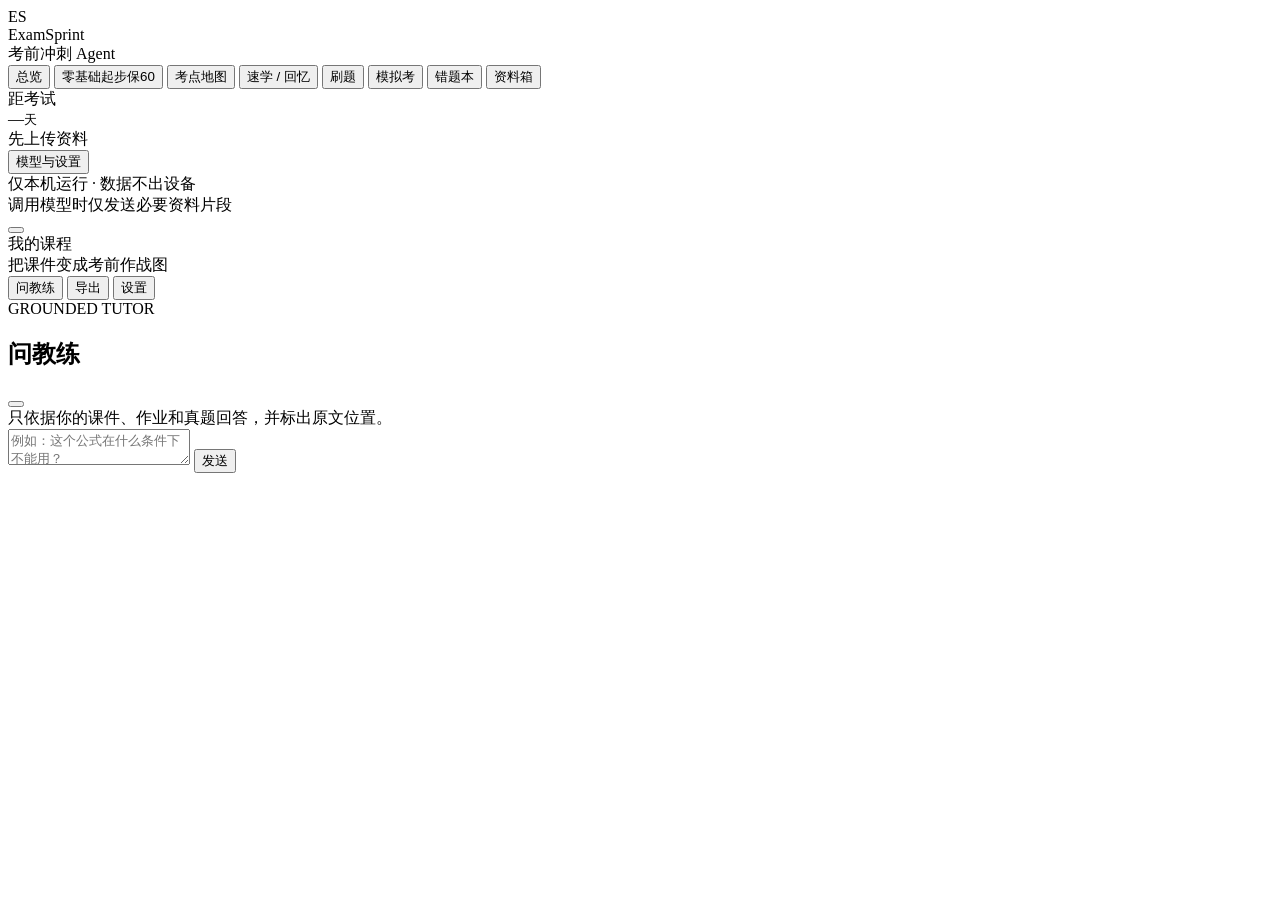
==== index.html @ 0d8a473c "Add index.html" ====
<!doctype html>
<html lang="zh-CN">
<head>
  <meta charset="utf-8">
  <meta name="viewport" content="width=device-width, initial-scale=1">
  <meta name="robots" content="noindex,nofollow">
  <meta name="color-scheme" content="light">
  <title>ExamSprint · 考前冲刺 Agent</title>
  <link rel="stylesheet" href="styles.css">
</head>
<body>
  <div class="app-shell" id="appShell">
    <aside class="sidebar">
      <div class="brand" data-nav="dashboard" role="button" tabindex="0">
        <div class="brand-mark">ES</div>
        <div>
          <div class="brand-name">ExamSprint</div>
          <div class="brand-sub">考前冲刺 Agent</div>
        </div>
      </div>

      <nav class="nav" id="mainNav">
        <button class="nav-item active" data-nav="dashboard">
          <span class="nav-icon" data-icon="home"></span><span>总览</span>
        </button>
        <button class="nav-item" data-nav="zero">
          <span class="nav-icon" data-icon="target"></span><span>零基础起步</span><span class="nav-badge">保60</span>
        </button>
        <button class="nav-item" data-nav="map">
          <span class="nav-icon" data-icon="map"></span><span>考点地图</span>
        </button>
        <button class="nav-item" data-nav="study">
          <span class="nav-icon" data-icon="book"></span><span>速学 / 回忆</span>
        </button>
        <button class="nav-item" data-nav="practice">
          <span class="nav-icon" data-icon="pencil"></span><span>刷题</span>
        </button>
        <button class="nav-item" data-nav="mock">
          <span class="nav-icon" data-icon="clock"></span><span>模拟考</span>
        </button>
        <button class="nav-item" data-nav="errors">
          <span class="nav-icon" data-icon="flag"></span><span>错题本</span>
        </button>
        <button class="nav-item" data-nav="docs">
          <span class="nav-icon" data-icon="folder"></span><span>资料箱</span>
        </button>
      </nav>

      <div class="sidebar-foot">
        <div class="countdown-card" id="countdownCard">
          <div class="countdown-label">距考试</div>
          <div class="countdown-value"><span id="countdownDays">—</span><small>天</small></div>
          <div class="countdown-note" id="countdownNote">先上传资料</div>
        </div>
        <button class="side-action" data-action="open-settings">
          <span data-icon="settings"></span><span>模型与设置</span>
        </button>
        <div class="privacy-note">仅本机运行 · 数据不出设备<br>调用模型时仅发送必要资料片段</div>
      </div>
    </aside>

    <main class="main">
      <header class="topbar">
        <div class="topbar-left">
          <button class="mobile-menu" data-action="toggle-nav" aria-label="菜单"><span data-icon="menu"></span></button>
          <div>
            <div class="course-line" id="courseLine">我的课程</div>
            <div class="topbar-sub" id="topbarSub">把课件变成考前作战图</div>
          </div>
        </div>
        <div class="topbar-actions">
          <button class="btn btn-ghost btn-sm" data-action="open-ask"><span data-icon="spark"></span><span class="hide-sm">问教练</span></button>
          <button class="btn btn-ghost btn-sm" data-action="open-export"><span data-icon="download"></span><span class="hide-sm">导出</span></button>
          <button class="btn btn-dark btn-sm" data-action="open-settings"><span data-icon="settings"></span><span class="hide-sm">设置</span></button>
        </div>
      </header>
      <div id="globalBanner"></div>
      <section id="viewRoot" class="view-root" aria-live="polite"></section>
    </main>
  </div>

  <div class="mobile-scrim" id="mobileScrim" data-action="close-nav"></div>
  <div class="modal-root" id="modalRoot"></div>
  <aside class="ask-drawer" id="askDrawer" aria-hidden="true">
    <div class="ask-head">
      <div>
        <div class="eyebrow">GROUNDED TUTOR</div>
        <h2>问教练</h2>
      </div>
      <button class="icon-btn" data-action="close-ask" aria-label="关闭"><span data-icon="x"></span></button>
    </div>
    <div class="ask-context">只依据你的课件、作业和真题回答，并标出原文位置。</div>
    <div class="ask-messages" id="askMessages"></div>
    <form class="ask-form" id="askForm">
      <textarea id="askInput" rows="2" placeholder="例如：这个公式在什么条件下不能用？"></textarea>
      <button class="btn btn-accent" type="submit" id="askSend">发送</button>
    </form>
  </aside>
  <div class="drawer-scrim" id="drawerScrim" data-action="close-ask"></div>
  <div class="toast-stack" id="toastStack"></div>
  <script src="data.js"></script>
  <script src="static_bridge.js"></script>
  <script src="app.js"></script>
</body>
</html>
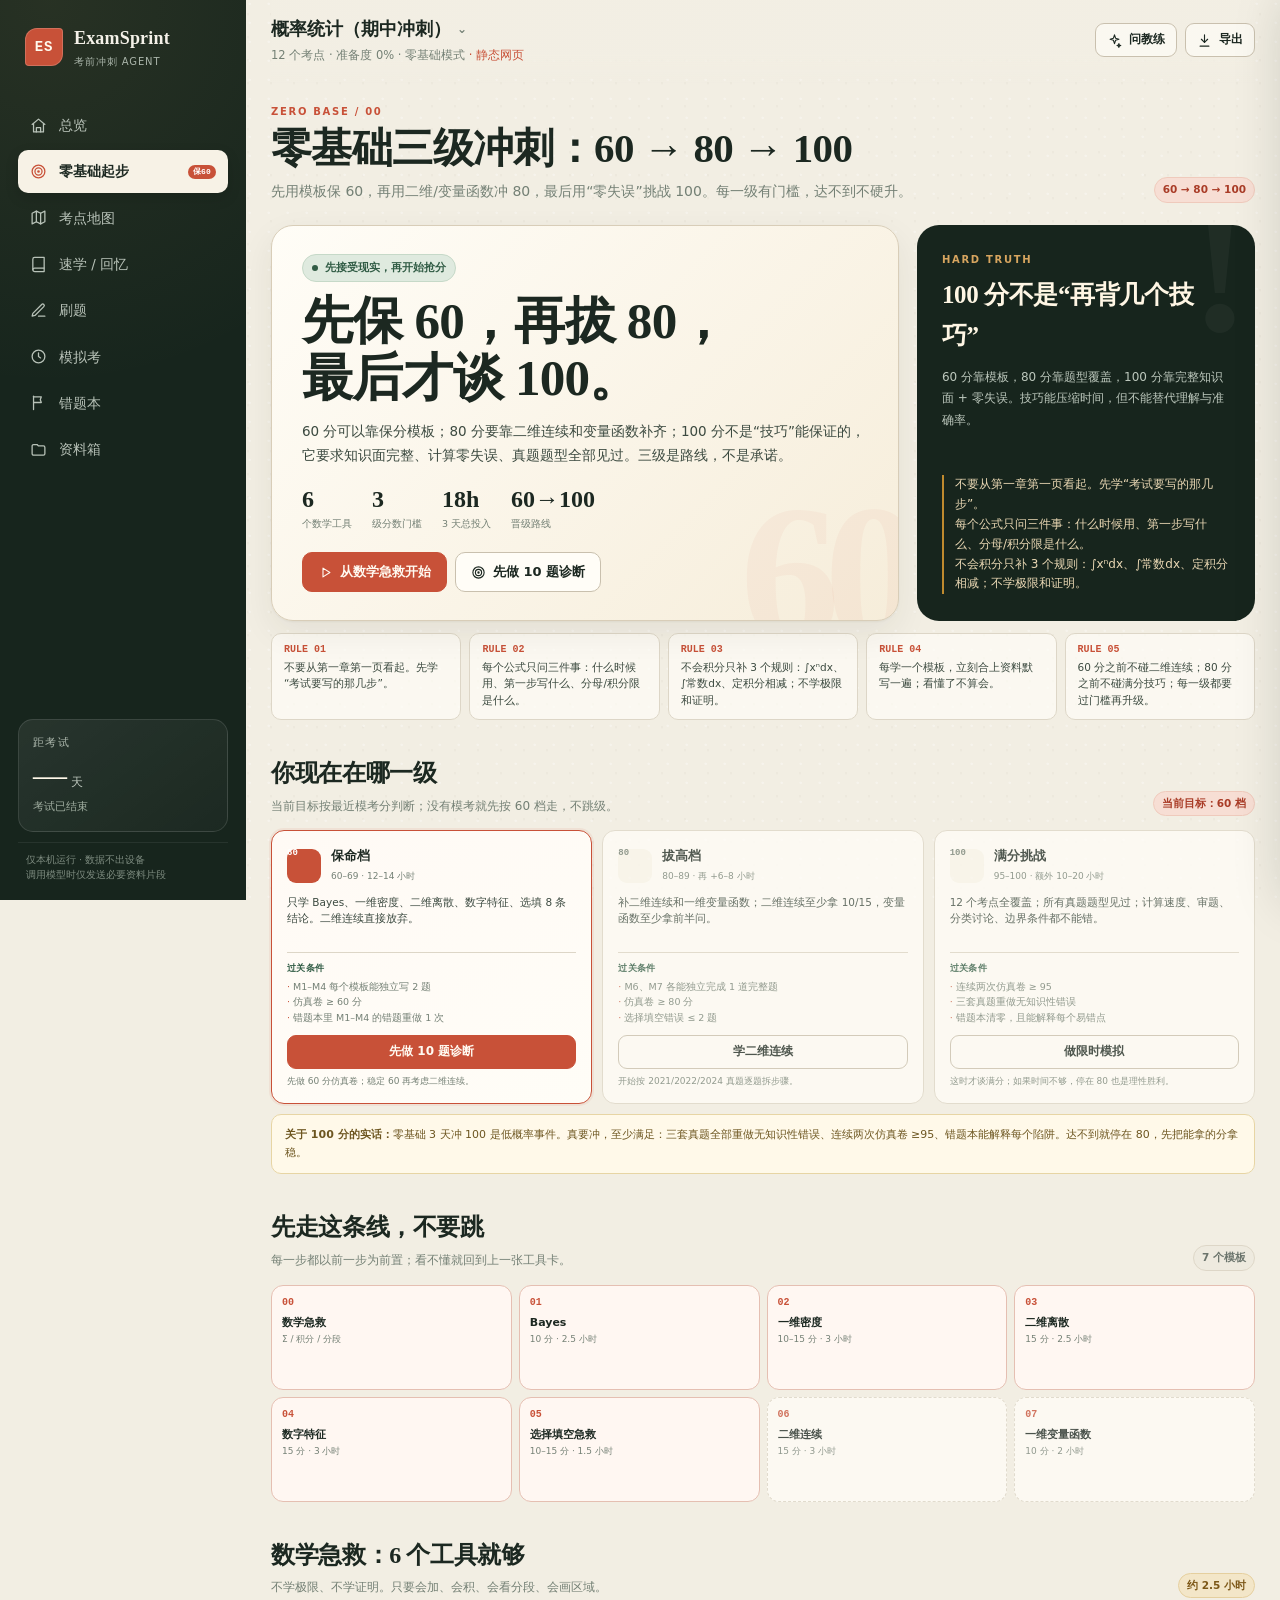
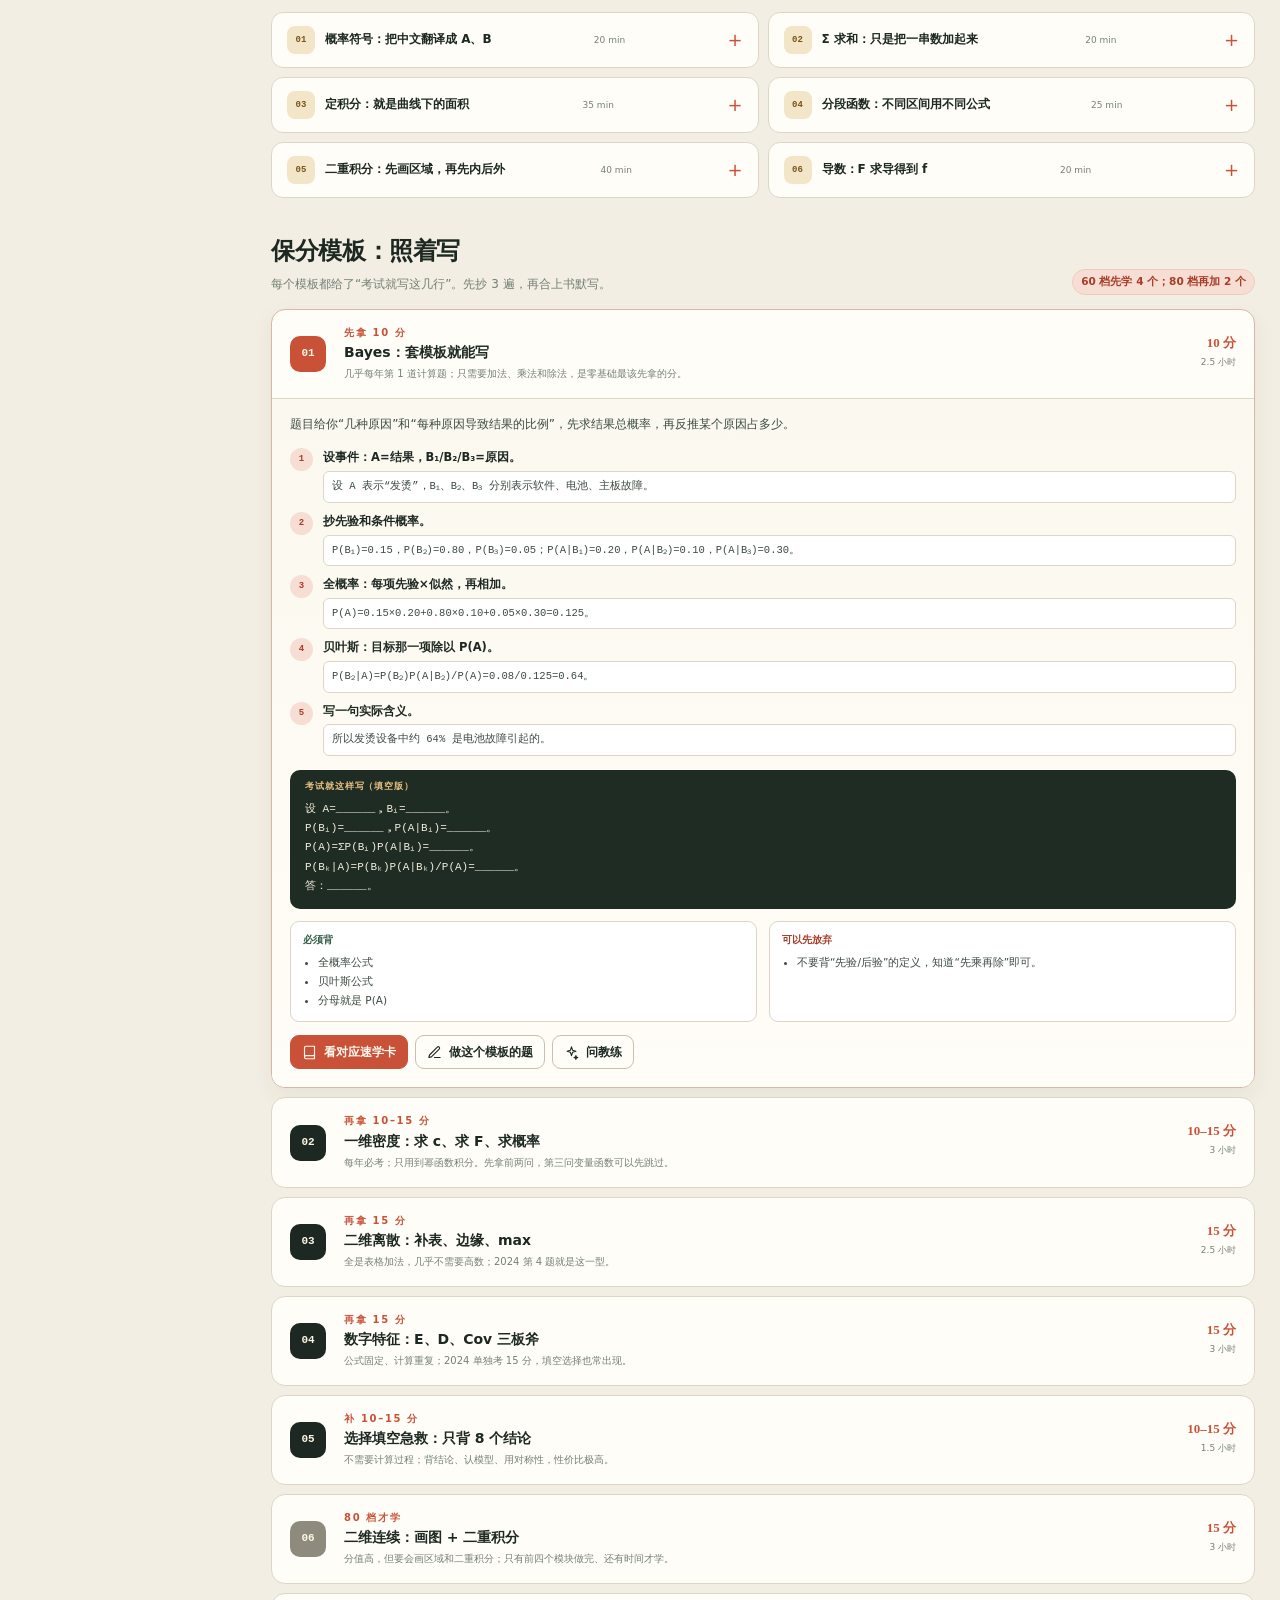
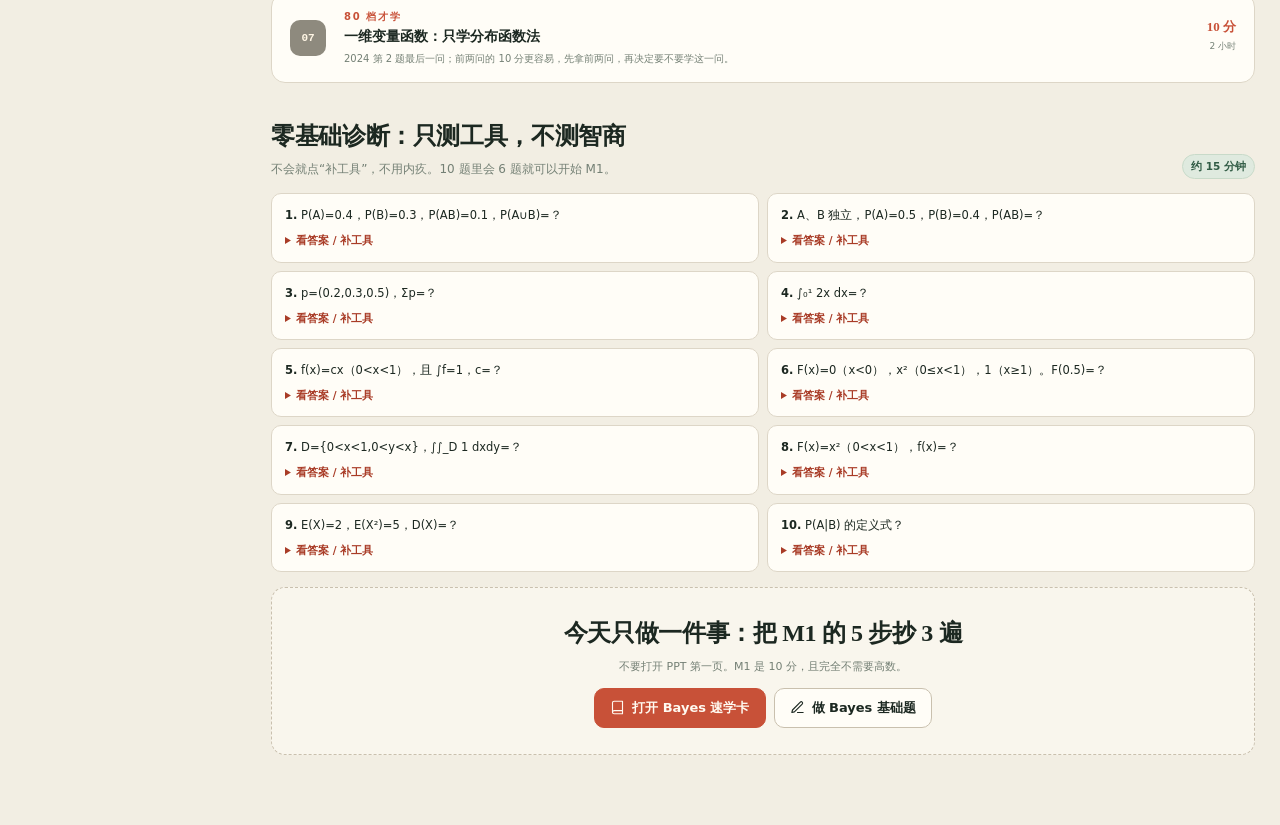
==== commit 7ab24d73: "Sync web: index.html" ====
--- a/index.html
+++ b/index.html
@@ -64,7 +64,7 @@
         <div class="topbar-left">
           <button class="mobile-menu" data-action="toggle-nav" aria-label="菜单"><span data-icon="menu"></span></button>
           <div>
-            <div class="course-line" id="courseLine">我的课程</div>
+            <div class="course-line" id="courseLine" data-action="open-courses" role="button" tabindex="0" title="切换或新建课程">我的课程</div>
             <div class="topbar-sub" id="topbarSub">把课件变成考前作战图</div>
           </div>
         </div>
--- a/styles.css
+++ b/styles.css
@@ -0,0 +1,768 @@
+:root {
+  --paper: #f2eee3;
+  --paper-2: #e9e3d5;
+  --card: #fffdf7;
+  --card-2: #faf6eb;
+  --ink: #1c2821;
+  --ink-2: #3c4a40;
+  --muted: #748075;
+  --line: #ddd6c7;
+  --line-strong: #c9c0ae;
+  --accent: #c85138;
+  --accent-dark: #a93c27;
+  --accent-soft: #f7ded4;
+  --green: #315c45;
+  --green-soft: #dfeadf;
+  --gold: #bf8a2e;
+  --gold-soft: #f3e6c8;
+  --blue: #315d78;
+  --blue-soft: #dbe8ef;
+  --danger: #a33a32;
+  --sidebar: #17251d;
+  --sidebar-2: #203128;
+  --shadow: 0 1px 2px rgba(37, 40, 27, .05), 0 12px 34px rgba(37, 40, 27, .07);
+  --shadow-strong: 0 18px 50px rgba(25, 31, 22, .16);
+  --radius: 18px;
+  --radius-sm: 11px;
+  --sans: "Microsoft YaHei UI", "Microsoft YaHei", "PingFang SC", "Noto Sans SC", system-ui, sans-serif;
+  --serif: "Songti SC", "STSong", "SimSun", Georgia, serif;
+  --mono: "Cascadia Code", "JetBrains Mono", Consolas, monospace;
+}
+
+* { box-sizing: border-box; }
+html { scroll-behavior: smooth; }
+body {
+  margin: 0;
+  color: var(--ink);
+  background: var(--paper);
+  font-family: var(--sans);
+  font-size: 14px;
+  line-height: 1.65;
+  -webkit-font-smoothing: antialiased;
+}
+body::before {
+  content: "";
+  position: fixed;
+  inset: 0;
+  pointer-events: none;
+  z-index: 0;
+  opacity: .35;
+  background-image:
+    radial-gradient(circle at 14% 20%, rgba(255,255,255,.9) 0 1px, transparent 1.5px),
+    radial-gradient(circle at 78% 62%, rgba(80,68,44,.08) 0 1px, transparent 1.5px);
+  background-size: 19px 19px, 23px 23px;
+}
+button, input, textarea, select { font: inherit; color: inherit; }
+button { cursor: pointer; }
+a { color: var(--accent-dark); text-decoration-thickness: 1px; text-underline-offset: 3px; }
+h1, h2, h3, h4, p { margin-top: 0; }
+h1, h2, h3 { font-family: var(--serif); font-weight: 700; letter-spacing: -.015em; }
+svg { display: block; width: 18px; height: 18px; fill: none; stroke: currentColor; stroke-width: 1.8; stroke-linecap: round; stroke-linejoin: round; }
+
+.app-shell { display: flex; min-height: 100vh; position: relative; z-index: 1; }
+.sidebar {
+  width: 246px;
+  flex: 0 0 246px;
+  min-height: 100vh;
+  position: sticky;
+  top: 0;
+  height: 100vh;
+  padding: 24px 18px 18px;
+  background:
+    radial-gradient(circle at 20% 0%, rgba(207, 174, 104, .09), transparent 42%),
+    var(--sidebar);
+  color: #f4f1e8;
+  display: flex;
+  flex-direction: column;
+  overflow-y: auto;
+}
+.brand { display: flex; align-items: center; gap: 11px; cursor: pointer; padding: 0 7px; }
+.brand-mark {
+  width: 38px; height: 38px; border-radius: 12px 4px 12px 4px;
+  background: var(--accent); color: #fff9ed; display: grid; place-items: center;
+  font: 700 14px/1 var(--mono); letter-spacing: .06em;
+  box-shadow: inset 0 0 0 1px rgba(255,255,255,.18);
+}
+.brand-name { font-family: var(--serif); font-weight: 700; font-size: 18px; letter-spacing: .01em; }
+.brand-sub { font-size: 10px; color: #aab5aa; letter-spacing: .09em; text-transform: uppercase; }
+.nav { display: flex; flex-direction: column; gap: 4px; margin-top: 34px; }
+.nav-item {
+  border: 0; background: transparent; color: #b8c2b8; width: 100%;
+  display: flex; align-items: center; gap: 12px; text-align: left;
+  padding: 10px 12px; border-radius: 10px; font-size: 13.5px;
+  transition: background .18s ease, color .18s ease, transform .18s ease;
+}
+.nav-item:hover { background: rgba(255,255,255,.06); color: #fff; transform: translateX(2px); }
+.nav-item.active { background: #f7f2e6; color: var(--ink); font-weight: 700; box-shadow: 0 5px 14px rgba(0,0,0,.14); }
+.nav-item.active .nav-icon { color: var(--accent); }
+.nav-icon svg { width: 17px; height: 17px; }
+.nav-badge { margin-left: auto; font: 700 8px/1 var(--mono); background: var(--gold); color: #fff; border-radius: 999px; padding: 3px 5px; letter-spacing: .03em; }
+.nav-item.active .nav-badge { background: var(--accent); }
+.sidebar-foot { margin-top: auto; padding-top: 22px; }
+.countdown-card {
+  border: 1px solid rgba(255,255,255,.12);
+  background: linear-gradient(145deg, rgba(255,255,255,.075), rgba(255,255,255,.025));
+  border-radius: 15px; padding: 14px;
+  margin-bottom: 10px;
+}
+.countdown-label { color: #aeb9ae; font-size: 11px; letter-spacing: .12em; }
+.countdown-value { font-family: var(--serif); font-size: 34px; line-height: 1.15; margin-top: 3px; color: #fff8e9; }
+.countdown-value small { font-family: var(--sans); font-size: 12px; margin-left: 4px; color: #bdc6bc; }
+.countdown-note { color: #9fac9f; font-size: 11px; margin-top: 4px; }
+.side-action {
+  width: 100%; border: 0; background: transparent; color: #bfc9bf;
+  display: flex; align-items: center; gap: 10px; padding: 9px 8px; border-radius: 9px; text-align: left; font-size: 12.5px;
+}
+.side-action:hover { color: #fff; background: rgba(255,255,255,.05); }
+.privacy-note { color: #7e8c80; font-size: 9.5px; line-height: 1.6; padding: 9px 8px 0; border-top: 1px solid rgba(255,255,255,.07); }
+
+.main { flex: 1; min-width: 0; padding: 0 34px 70px; max-width: 1420px; margin: 0 auto; }
+.topbar {
+  height: 84px; display: flex; align-items: center; justify-content: space-between;
+  gap: 20px; position: sticky; top: 0; z-index: 20;
+  background: linear-gradient(to bottom, rgba(242,238,227,.98) 65%, rgba(242,238,227,0));
+  padding: 12px 0 16px;
+}
+.topbar-left { display: flex; align-items: center; gap: 12px; min-width: 0; }
+.course-line { font-family: var(--serif); font-size: 18px; font-weight: 700; white-space: nowrap; overflow: hidden; text-overflow: ellipsis; max-width: 460px; cursor: pointer; display: flex; align-items: center; gap: 6px; }
+.course-line:hover { color: var(--accent); }
+.course-caret { font-family: var(--sans); font-size: 12px; color: var(--muted); }
+.topbar-sub { font-size: 11.5px; color: var(--muted); margin-top: 1px; }
+.topbar-actions { display: flex; align-items: center; gap: 8px; flex: 0 0 auto; }
+.mobile-menu { display: none; border: 1px solid var(--line); background: var(--card); border-radius: 10px; width: 38px; height: 38px; place-items: center; }
+.view-root { animation: viewIn .28s ease both; }
+@keyframes viewIn { from { opacity: 0; transform: translateY(7px); } to { opacity: 1; transform: none; } }
+
+.btn {
+  display: inline-flex; align-items: center; justify-content: center; gap: 7px;
+  border: 1px solid var(--line-strong); background: var(--card);
+  min-height: 40px; padding: 8px 15px; border-radius: 10px;
+  font-size: 13px; font-weight: 650; text-decoration: none; color: var(--ink);
+  transition: transform .15s ease, box-shadow .15s ease, background .15s ease;
+}
+.btn:hover { transform: translateY(-1px); box-shadow: 0 5px 14px rgba(37,40,27,.08); }
+.btn:disabled { opacity: .5; cursor: not-allowed; transform: none; box-shadow: none; }
+.btn svg { width: 15px; height: 15px; }
+.btn-sm { min-height: 34px; padding: 6px 11px; font-size: 12px; border-radius: 9px; }
+.btn-lg { min-height: 49px; padding: 12px 22px; font-size: 14px; border-radius: 12px; }
+.btn-accent { background: var(--accent); border-color: var(--accent); color: #fffaf1; }
+.btn-accent:hover { background: var(--accent-dark); }
+.btn-dark { background: var(--sidebar); border-color: var(--sidebar); color: #f8f4e8; }
+.btn-ghost { background: rgba(255,253,247,.65); }
+.btn-soft { background: var(--accent-soft); border-color: #efc5b7; color: var(--accent-dark); }
+.btn-green { background: var(--green); border-color: var(--green); color: white; }
+.btn-danger { background: #fff6f4; border-color: #e4b9b2; color: var(--danger); }
+.icon-btn { border: 1px solid var(--line); background: var(--card); width: 34px; height: 34px; border-radius: 9px; display: grid; place-items: center; }
+.icon-btn:hover { background: var(--card-2); }
+.text-btn { border: 0; background: none; color: var(--accent-dark); padding: 0; font-weight: 700; font-size: 12.5px; text-decoration: underline; text-underline-offset: 3px; }
+
+.eyebrow { font-size: 10px; font-weight: 800; letter-spacing: .17em; color: var(--accent); text-transform: uppercase; }
+.kicker { display: inline-flex; align-items: center; gap: 7px; font-size: 11px; color: var(--green); background: var(--green-soft); border: 1px solid #c6d9c8; padding: 4px 9px; border-radius: 999px; font-weight: 650; }
+.dot { width: 6px; height: 6px; border-radius: 50%; background: currentColor; }
+.muted { color: var(--muted); }
+.small { font-size: 12px; }
+.tiny { font-size: 10.5px; }
+.mono { font-family: var(--mono); }
+.hidden { display: none !important; }
+.spacer { flex: 1; }
+
+.card {
+  background: var(--card); border: 1px solid var(--line); border-radius: var(--radius);
+  box-shadow: var(--shadow);
+}
+.card-pad { padding: 22px; }
+.section-head { display: flex; align-items: flex-end; justify-content: space-between; gap: 16px; margin: 34px 0 14px; }
+.section-head h2 { margin: 0; font-size: 24px; }
+.section-head p { margin: 3px 0 0; color: var(--muted); font-size: 12px; }
+.page-head { margin: 20px 0 22px; display: flex; justify-content: space-between; gap: 20px; align-items: flex-end; }
+.page-head h1 { font-size: clamp(30px, 3.2vw, 46px); margin: 4px 0 8px; line-height: 1.15; }
+.page-head p { color: var(--muted); max-width: 700px; margin: 0; }
+.badge {
+  display: inline-flex; align-items: center; gap: 4px; border-radius: 999px;
+  font-size: 10.5px; font-weight: 750; padding: 3px 8px; border: 1px solid transparent; white-space: nowrap;
+}
+.badge-accent { background: var(--accent-soft); color: var(--accent-dark); border-color: #efcabc; }
+.badge-green { background: var(--green-soft); color: var(--green); border-color: #c8dac9; }
+.badge-gold { background: var(--gold-soft); color: #7d5818; border-color: #e5cf9e; }
+.badge-blue { background: var(--blue-soft); color: var(--blue); border-color: #c1d6e2; }
+.badge-muted { background: #eeeadf; color: #6b746c; border-color: #ddd6c7; }
+
+/* Onboarding */
+.onboard-hero { display: grid; grid-template-columns: minmax(0, 1.18fr) minmax(340px, .82fr); gap: 36px; align-items: start; margin-top: 30px; }
+.onboard-title { font-size: clamp(40px, 5.2vw, 72px); line-height: 1.06; margin: 17px 0 22px; letter-spacing: -.035em; }
+.onboard-title em { color: var(--accent); font-style: normal; position: relative; white-space: nowrap; }
+.onboard-lede { font-size: 16px; line-height: 1.8; color: var(--ink-2); max-width: 640px; }
+.onboard-points { display: grid; grid-template-columns: 1fr 1fr; gap: 10px; margin: 27px 0; max-width: 620px; }
+.onboard-point { display: flex; gap: 10px; padding: 12px 13px; border: 1px solid var(--line); background: rgba(255,253,247,.55); border-radius: 12px; }
+.onboard-point svg { color: var(--accent); flex: 0 0 auto; margin-top: 2px; }
+.onboard-point b { display: block; font-size: 12.5px; }
+.onboard-point span { display: block; color: var(--muted); font-size: 11px; line-height: 1.5; }
+.method-strip { display: flex; gap: 6px; align-items: center; flex-wrap: wrap; font-size: 10px; color: var(--muted); }
+.method-strip span { border: 1px solid var(--line); border-radius: 999px; padding: 3px 8px; background: rgba(255,255,255,.35); }
+.onboard-card { position: sticky; top: 100px; overflow: hidden; }
+.onboard-card-head { padding: 20px 22px 16px; border-bottom: 1px solid var(--line); background: linear-gradient(150deg, #fffdf7, #f7f1e3); }
+.onboard-card-head h2 { font-size: 25px; margin: 4px 0 2px; }
+.onboard-card-body { padding: 19px 22px 22px; }
+.form-grid { display: grid; grid-template-columns: 1fr 1fr; gap: 12px; }
+.field { display: flex; flex-direction: column; gap: 5px; }
+.field.full { grid-column: 1 / -1; }
+.field label { font-size: 10.5px; font-weight: 750; letter-spacing: .04em; color: var(--ink-2); }
+.field input, .field select, .field textarea {
+  border: 1px solid var(--line-strong); border-radius: 9px; background: #fffefb;
+  padding: 9px 11px; outline: none; min-height: 38px; font-size: 13px;
+}
+.field textarea { resize: vertical; min-height: 74px; }
+.field input:focus, .field textarea:focus, .field select:focus { border-color: var(--accent); box-shadow: 0 0 0 3px rgba(200,81,56,.1); }
+.input-hint { font-size: 10px; color: var(--muted); }
+.dropzone {
+  border: 1.5px dashed #bfb5a2; border-radius: 13px; background: rgba(247,242,230,.55);
+  padding: 20px 14px; text-align: center; transition: .18s ease; cursor: pointer;
+}
+.dropzone:hover, .dropzone.dragover { border-color: var(--accent); background: #fff8ef; }
+.dropzone-icon { width: 37px; height: 37px; display: grid; place-items: center; border-radius: 50%; background: var(--accent-soft); color: var(--accent); margin: 0 auto 8px; }
+.dropzone b { display: block; font-size: 12.5px; }
+.dropzone small { color: var(--muted); font-size: 10.5px; }
+.upload-list { margin-top: 10px; display: flex; flex-direction: column; gap: 6px; max-height: 160px; overflow-y: auto; }
+.upload-item { display: flex; align-items: center; gap: 8px; padding: 7px 9px; border: 1px solid var(--line); border-radius: 8px; background: #fff; font-size: 11px; }
+.upload-item .fname { flex: 1; white-space: nowrap; overflow: hidden; text-overflow: ellipsis; }
+.upload-item .meta { color: var(--muted); font-size: 9.5px; }
+.upload-item .rm { border: 0; background: transparent; color: var(--muted); width: 20px; height: 20px; }
+.ai-status { display: flex; align-items: center; gap: 8px; padding: 9px 10px; border: 1px solid var(--line); border-radius: 9px; font-size: 11px; background: var(--card-2); margin: 12px 0; }
+.ai-status .dot { background: #a3a99f; }
+.ai-status.ready .dot { background: #4d8b62; }
+.ai-status.ready { border-color: #cad9c8; background: #f0f6ed; }
+.onboard-foot { display: flex; flex-direction: column; gap: 8px; margin-top: 14px; }
+.onboard-foot .btn { width: 100%; }
+.mini-note { text-align: center; color: var(--muted); font-size: 9.5px; }
+
+/* Dashboard */
+.dash-hero {
+  position: relative; overflow: hidden; border-radius: 22px; border: 1px solid #d6cdbc;
+  background:
+    linear-gradient(105deg, rgba(255,253,246,.97) 0%, rgba(255,251,239,.9) 55%, rgba(239,226,200,.75) 100%);
+  padding: 26px 28px; display: grid; grid-template-columns: 1fr auto; gap: 20px; align-items: center;
+  box-shadow: var(--shadow);
+}
+.dash-hero::after {
+  content: ""; position: absolute; right: 140px; top: -110px; width: 310px; height: 310px; border-radius: 50%;
+  border: 1px solid rgba(191,138,46,.18); box-shadow: 0 0 0 35px rgba(191,138,46,.035), 0 0 0 70px rgba(191,138,46,.025);
+}
+.dash-hero h1 { font-size: clamp(28px, 3vw, 42px); margin: 6px 0 7px; line-height: 1.18; max-width: 700px; }
+.dash-hero p { max-width: 720px; margin: 0; color: var(--ink-2); font-size: 13px; }
+.hero-actions { display: flex; gap: 8px; margin-top: 15px; flex-wrap: wrap; }
+.hero-side { position: relative; z-index: 1; display: flex; align-items: center; gap: 18px; padding-right: 6px; }
+.ring { position: relative; width: 118px; height: 118px; flex: 0 0 auto; }
+.ring svg { width: 118px; height: 118px; transform: rotate(-90deg); }
+.ring .ring-bg { stroke: #e4dccb; }
+.ring .ring-fill { stroke: var(--accent); stroke-width: 8; stroke-linecap: round; transition: stroke-dashoffset .6s ease; }
+.ring-label { position: absolute; inset: 0; display: flex; flex-direction: column; justify-content: center; align-items: center; }
+.ring-label b { font-family: var(--serif); font-size: 31px; line-height: 1; }
+.ring-label span { font-size: 9.5px; color: var(--muted); margin-top: 3px; }
+.hero-mini-stats { display: flex; flex-direction: column; gap: 7px; min-width: 102px; }
+.hero-mini-stat { border-left: 2px solid var(--line-strong); padding-left: 9px; }
+.hero-mini-stat b { font-size: 18px; font-family: var(--serif); }
+.hero-mini-stat span { display: block; color: var(--muted); font-size: 9.5px; }
+
+.metric-grid { display: grid; grid-template-columns: repeat(4, 1fr); gap: 11px; margin-top: 13px; }
+.metric {
+  background: rgba(255,253,247,.72); border: 1px solid var(--line); border-radius: 13px; padding: 13px 15px;
+  display: flex; align-items: center; gap: 12px;
+}
+.metric-icon { width: 34px; height: 34px; border-radius: 9px; display: grid; place-items: center; flex: 0 0 auto; }
+.metric-icon.accent { background: var(--accent-soft); color: var(--accent); }
+.metric-icon.green { background: var(--green-soft); color: var(--green); }
+.metric-icon.gold { background: var(--gold-soft); color: var(--gold); }
+.metric-icon.blue { background: var(--blue-soft); color: var(--blue); }
+.metric b { font-size: 22px; font-family: var(--serif); line-height: 1; }
+.metric span { display: block; font-size: 10px; color: var(--muted); margin-top: 3px; }
+.tier-grid { display: grid; grid-template-columns: 1.18fr 1fr .82fr; gap: 10px; }
+.tier-card { background: var(--card); border: 1px solid var(--line); border-radius: 13px; padding: 15px 16px; position: relative; overflow: hidden; }
+.tier-card::before { content: ""; position: absolute; left: 0; top: 0; bottom: 0; width: 3px; background: var(--line-strong); }
+.tier-card.s::before { background: var(--accent); }
+.tier-card.a::before { background: var(--green); }
+.tier-card.b::before { background: #9b9484; }
+.tier-card.s { background: linear-gradient(135deg, #fffaf5, #fffdf7); }
+.tier-top { display: flex; align-items: center; gap: 8px; }
+.tier-label { font: 800 9px/1 var(--mono); letter-spacing: .07em; border-radius: 5px; padding: 4px 6px; background: #eee7d8; color: var(--ink-2); }
+.tier-card.s .tier-label { background: var(--accent); color: white; }
+.tier-card.a .tier-label { background: var(--green); color: white; }
+.tier-top b { font-size: 12.5px; }
+.tier-card p { margin: 6px 0 9px; color: var(--muted); font-size: 10px; line-height: 1.5; }
+.tier-chips { display: flex; gap: 4px; flex-wrap: wrap; }
+.tier-chip { border: 1px solid var(--line); background: rgba(255,255,255,.7); border-radius: 999px; padding: 3px 7px; font-size: 9px; color: var(--ink-2); }
+.tier-chip:hover { border-color: var(--accent); color: var(--accent-dark); }
+.dash-grid { display: grid; grid-template-columns: 1.12fr .88fr; gap: 16px; margin-top: 18px; align-items: start; }
+.plan-card { overflow: hidden; }
+.card-head { padding: 18px 21px 13px; display: flex; align-items: flex-start; justify-content: space-between; gap: 12px; border-bottom: 1px solid var(--line); }
+.card-head h3 { margin: 0; font-size: 19px; }
+.card-head p { margin: 3px 0 0; color: var(--muted); font-size: 10.5px; }
+.card-body { padding: 18px 21px; }
+.timeline { display: flex; flex-direction: column; }
+.tl-item { display: grid; grid-template-columns: 47px 22px 1fr; gap: 8px; min-height: 67px; }
+.tl-time { font: 600 10.5px/1.5 var(--mono); color: var(--muted); padding-top: 3px; text-align: right; }
+.tl-rail { position: relative; display: flex; justify-content: center; }
+.tl-rail::before { content: ""; position: absolute; top: 12px; bottom: -6px; width: 1px; background: var(--line); }
+.tl-item:last-child .tl-rail::before { display: none; }
+.tl-dot { width: 9px; height: 9px; border: 2px solid #b8ad99; background: var(--card); border-radius: 50%; margin-top: 5px; position: relative; z-index: 1; }
+.tl-item.done .tl-dot { border-color: var(--green); background: var(--green); }
+.tl-item.current .tl-dot { border-color: var(--accent); background: var(--accent); box-shadow: 0 0 0 4px var(--accent-soft); }
+.tl-body { padding-bottom: 16px; }
+.tl-title { display: flex; align-items: center; gap: 7px; font-size: 12.5px; font-weight: 650; line-height: 1.45; }
+.tl-title .mins { color: var(--muted); font-size: 9.5px; font-weight: 500; }
+.tl-meta { color: var(--muted); font-size: 10px; margin-top: 2px; }
+.tl-check { margin-left: auto; border: 0; background: none; color: var(--muted); padding: 2px; }
+.tl-check svg { width: 15px; height: 15px; }
+.tl-item.done .tl-title { color: var(--muted); text-decoration: line-through; text-decoration-thickness: 1px; }
+.next-card { background: var(--sidebar); color: #f5f0e4; border: 0; position: relative; overflow: hidden; }
+.next-card::after { content: ""; position: absolute; right: -30px; bottom: -65px; width: 180px; height: 180px; border-radius: 50%; border: 1px solid rgba(255,255,255,.1); box-shadow: 0 0 0 27px rgba(255,255,255,.025), 0 0 0 55px rgba(255,255,255,.018); }
+.next-card .card-body { position: relative; z-index: 1; }
+.next-card h3 { color: #f7f2e6; font-size: 23px; margin: 7px 0 8px; }
+.next-card p { color: #b8c3b8; font-size: 11.5px; }
+.next-action { background: rgba(255,255,255,.06); border: 1px solid rgba(255,255,255,.12); border-radius: 11px; padding: 12px; margin: 14px 0; font-size: 12px; }
+.next-action b { color: #f2c991; }
+.next-buttons { display: flex; gap: 8px; flex-wrap: wrap; }
+.next-buttons .btn { flex: 1; min-width: 100px; }
+.topic-mini-list { display: flex; flex-direction: column; gap: 0; }
+.topic-mini { display: flex; align-items: center; gap: 10px; padding: 11px 0; border-bottom: 1px solid var(--line); }
+.topic-mini:last-child { border-bottom: 0; }
+.topic-rank { font: 700 10px/1 var(--mono); color: var(--accent); background: var(--accent-soft); width: 25px; height: 25px; border-radius: 7px; display: grid; place-items: center; flex: 0 0 auto; }
+.topic-mini-main { flex: 1; min-width: 0; }
+.topic-mini-name { font-size: 12px; font-weight: 650; white-space: nowrap; overflow: hidden; text-overflow: ellipsis; }
+.bar { height: 4px; background: #e8e1d2; border-radius: 999px; margin-top: 6px; overflow: hidden; }
+.bar > span { display: block; height: 100%; border-radius: 999px; background: var(--green); transition: width .5s ease; }
+.topic-mini-mastery { font: 600 10px/1 var(--mono); color: var(--muted); }
+.empty-mini { padding: 20px 0; color: var(--muted); font-size: 12px; text-align: center; }
+
+/* Topic map */
+.map-toolbar { display: flex; gap: 7px; flex-wrap: wrap; align-items: center; margin-bottom: 14px; }
+.seg { display: inline-flex; border: 1px solid var(--line); background: var(--card); border-radius: 9px; padding: 2px; }
+.seg button { border: 0; background: transparent; padding: 6px 10px; border-radius: 7px; color: var(--muted); font-size: 11px; }
+.seg button.active { background: var(--ink); color: #fff; }
+.topic-list { display: flex; flex-direction: column; gap: 10px; }
+.topic-card { overflow: hidden; }
+.topic-summary { display: grid; grid-template-columns: 42px minmax(0, 1fr) 140px 26px; gap: 14px; align-items: center; padding: 17px 20px; cursor: pointer; }
+.topic-num { font: 700 13px/1 var(--mono); color: var(--accent); background: var(--accent-soft); border-radius: 9px; width: 36px; height: 36px; display: grid; place-items: center; }
+.topic-main h3 { font-family: var(--sans); font-size: 14.5px; margin: 0 0 2px; letter-spacing: 0; font-weight: 750; }
+.topic-main p { color: var(--muted); font-size: 10.5px; margin: 0; white-space: nowrap; overflow: hidden; text-overflow: ellipsis; }
+.topic-score { display: flex; align-items: center; gap: 8px; }
+.topic-score .bar { flex: 1; margin-top: 0; }
+.topic-score span { font: 600 10px/1 var(--mono); color: var(--muted); }
+.topic-chevron { color: var(--muted); transition: transform .2s ease; }
+.topic-card.open .topic-chevron { transform: rotate(180deg); }
+.topic-detail { border-top: 1px solid var(--line); padding: 21px 22px 23px; background: linear-gradient(180deg, #fbf8ef, #fffdf7); display: none; }
+.topic-card.open .topic-detail { display: block; }
+.guide-grid { display: grid; grid-template-columns: 1.1fr .9fr; gap: 18px; }
+.guide-block { margin-bottom: 17px; }
+.guide-block:last-child { margin-bottom: 0; }
+.guide-label { font-size: 9.5px; font-weight: 800; letter-spacing: .12em; color: var(--accent); text-transform: uppercase; margin-bottom: 5px; }
+.guide-text { font-size: 12.5px; color: var(--ink-2); }
+.guide-list { margin: 4px 0 0; padding-left: 17px; font-size: 12.5px; color: var(--ink-2); }
+.guide-list li { margin: 3px 0; }
+.formula-box { font-family: var(--mono); font-size: 12px; line-height: 1.7; background: var(--gold-soft); border-left: 3px solid var(--gold); padding: 9px 11px; border-radius: 0 8px 8px 0; white-space: pre-wrap; word-break: break-word; }
+.trap-box { background: #fff2ed; border: 1px solid #f0d3c9; border-radius: 10px; padding: 11px 12px; font-size: 11.5px; }
+.trap-box li { margin: 3px 0; }
+.source-list { display: flex; flex-direction: column; gap: 6px; margin-top: 12px; }
+.source-item { border: 1px solid var(--line); background: #fff; border-radius: 8px; padding: 7px 9px; font-size: 10px; }
+.source-item b { color: var(--ink-2); }
+.source-item p { color: var(--muted); margin: 2px 0 0; line-height: 1.55; }
+.topic-actions { display: flex; gap: 7px; flex-wrap: wrap; margin-top: 15px; }
+
+/* Study */
+.study-head { display: grid; grid-template-columns: 1fr auto; gap: 20px; align-items: end; margin: 20px 0 16px; }
+.study-head h1 { font-size: 36px; margin: 3px 0 4px; }
+.study-tabs { display: flex; gap: 7px; }
+.study-layout { display: grid; grid-template-columns: 235px minmax(0, 1fr); gap: 16px; align-items: start; }
+.study-side { padding: 8px; position: sticky; top: 98px; max-height: calc(100vh - 120px); overflow-y: auto; }
+.study-topic-btn { width: 100%; text-align: left; border: 0; background: transparent; display: flex; align-items: center; gap: 8px; padding: 8px 9px; border-radius: 8px; font-size: 11px; color: var(--ink-2); }
+.study-topic-btn:hover { background: var(--card-2); }
+.study-topic-btn.active { background: var(--ink); color: #fff; }
+.study-topic-btn .num { font: 600 9px/1 var(--mono); color: var(--muted); width: 18px; }
+.study-topic-btn.active .num { color: #d8ad76; }
+.study-topic-btn .st { margin-left: auto; font: 600 9px/1 var(--mono); color: var(--muted); }
+.study-topic-btn.active .st { color: #cfd8ce; }
+.guide-panel { padding: 26px 29px; min-height: 500px; }
+.guide-panel-head { display: flex; gap: 12px; align-items: flex-start; justify-content: space-between; border-bottom: 1px solid var(--line); padding-bottom: 17px; margin-bottom: 20px; }
+.guide-panel-head h2 { margin: 2px 0 3px; font-size: 29px; }
+.guide-panel-head p { color: var(--muted); margin: 0; font-size: 11px; }
+.guide-sections { display: grid; grid-template-columns: 1fr 1fr; gap: 20px 28px; }
+.guide-section { min-width: 0; }
+.guide-section.full { grid-column: 1 / -1; }
+.guide-section h4 { margin: 0 0 5px; font-size: 10px; letter-spacing: .12em; color: var(--accent); font-family: var(--sans); text-transform: uppercase; }
+.guide-section .big-text { font-size: 13px; color: var(--ink-2); }
+.study-actions { display: flex; gap: 8px; flex-wrap: wrap; border-top: 1px solid var(--line); margin-top: 22px; padding-top: 16px; }
+.card-study { max-width: 760px; margin: 0 auto; }
+.deck-bar { display: flex; align-items: center; gap: 10px; margin-bottom: 12px; color: var(--muted); font-size: 11px; }
+.deck-progress { flex: 1; height: 5px; border-radius: 999px; background: #e3dccb; overflow: hidden; }
+.deck-progress span { display: block; height: 100%; background: var(--green); }
+.flashcard {
+  min-height: 390px; display: flex; flex-direction: column; justify-content: center; align-items: center;
+  text-align: center; padding: 36px; position: relative; overflow: hidden;
+  background:
+    linear-gradient(145deg, rgba(255,253,247,.98), rgba(249,244,232,.95));
+}
+.flashcard::before { content: "RECALL"; position: absolute; top: 18px; left: 22px; font: 700 9px/1 var(--mono); letter-spacing: .2em; color: #bcb3a1; }
+.flashcard::after { content: ""; position: absolute; right: -50px; top: -50px; width: 160px; height: 160px; border: 1px solid #ede4d1; border-radius: 50%; box-shadow: 0 0 0 22px rgba(237,228,209,.35); }
+.fc-topic { font-size: 10.5px; color: var(--accent); font-weight: 750; margin-bottom: 17px; position: relative; z-index: 1; }
+.fc-front { font-family: var(--serif); font-size: clamp(22px, 3vw, 32px); line-height: 1.5; max-width: 640px; position: relative; z-index: 1; }
+.fc-answer { margin-top: 25px; padding-top: 22px; border-top: 1px solid var(--line); max-width: 650px; width: 100%; font-size: 14px; color: var(--ink-2); line-height: 1.85; position: relative; z-index: 1; animation: reveal .23s ease both; }
+@keyframes reveal { from { opacity: 0; transform: translateY(4px); } to { opacity: 1; transform: none; } }
+.reveal-btn { margin-top: 28px; }
+.rating-row { display: grid; grid-template-columns: repeat(4, 1fr); gap: 8px; margin-top: 12px; }
+.rating-btn { border: 1px solid var(--line); background: var(--card); border-radius: 10px; padding: 9px 8px; text-align: center; }
+.rating-btn b { display: block; font-size: 11.5px; }
+.rating-btn span { display: block; color: var(--muted); font-size: 9px; }
+.rating-btn.again:hover { border-color: #cf8b7e; background: #fff4ef; }
+.rating-btn.hard:hover { border-color: #d4b06d; background: #fff9ec; }
+.rating-btn.good:hover { border-color: #7da08a; background: #f2f8f2; }
+.rating-btn.easy:hover { border-color: #6c95ae; background: #f1f8fb; }
+.kbd-hint { text-align: center; color: var(--muted); font-size: 9.5px; margin-top: 10px; }
+kbd { font: 600 9px/1 var(--mono); background: #eee7d8; border: 1px solid #d8cfbc; border-bottom-width: 2px; border-radius: 4px; padding: 2px 4px; }
+
+/* Practice */
+.practice-shell { max-width: 880px; margin: 0 auto; }
+.qmeta { display: flex; align-items: center; gap: 7px; flex-wrap: wrap; margin-bottom: 12px; }
+.qstem { font-family: var(--serif); font-size: clamp(20px, 2.3vw, 27px); line-height: 1.6; margin: 16px 0 20px; }
+.options { display: flex; flex-direction: column; gap: 8px; }
+.option {
+  display: flex; gap: 11px; align-items: flex-start; border: 1px solid var(--line); background: #fffefb;
+  padding: 12px 14px; border-radius: 10px; text-align: left; font-size: 13px; line-height: 1.6;
+  transition: .15s ease;
+}
+.option:hover { border-color: #bdb3a0; background: #fffcf5; }
+.option.selected { border-color: var(--accent); background: #fff7f2; box-shadow: 0 0 0 2px rgba(200,81,56,.08); }
+.option.correct { border-color: #6e997b; background: #f2f8f1; }
+.option.wrong { border-color: #ca8578; background: #fff3ef; }
+.opt-letter { flex: 0 0 auto; width: 23px; height: 23px; border-radius: 6px; border: 1px solid var(--line-strong); display: grid; place-items: center; font: 700 10px/1 var(--mono); color: var(--muted); }
+.option.selected .opt-letter { background: var(--accent); border-color: var(--accent); color: #fff; }
+.option.correct .opt-letter { background: var(--green); border-color: var(--green); color: white; }
+.option.wrong .opt-letter { background: var(--danger); border-color: var(--danger); color: white; }
+.answer-area textarea { width: 100%; min-height: 150px; border: 1px solid var(--line-strong); border-radius: 10px; padding: 12px; resize: vertical; background: #fffefb; outline: none; }
+.answer-area textarea:focus { border-color: var(--accent); box-shadow: 0 0 0 3px rgba(200,81,56,.1); }
+.feedback { margin-top: 18px; border-radius: 12px; padding: 16px; border: 1px solid; }
+.feedback.correct { background: #f1f8f0; border-color: #bfd5c1; }
+.feedback.wrong { background: #fff5f1; border-color: #edc8bd; }
+.feedback h4 { margin: 0 0 6px; font-size: 13px; }
+.feedback p { margin: 5px 0; font-size: 12px; }
+.feedback .model-answer { background: rgba(255,255,255,.65); border-radius: 8px; padding: 10px; font-size: 12.5px; white-space: pre-wrap; margin-top: 8px; }
+.self-grade { display: flex; gap: 7px; align-items: center; margin-top: 10px; flex-wrap: wrap; }
+.qfooter { display: flex; align-items: center; justify-content: space-between; gap: 10px; margin-top: 18px; border-top: 1px solid var(--line); padding-top: 14px; }
+.practice-top { display: flex; align-items: center; justify-content: space-between; gap: 12px; margin-bottom: 11px; color: var(--muted); font-size: 11px; }
+.practice-top .bar { width: 160px; margin: 0; }
+.result-hero { text-align: center; padding: 42px 24px; }
+.result-hero .score { font-family: var(--serif); font-size: 78px; line-height: 1; color: var(--accent); }
+.result-hero .score small { font-size: 20px; color: var(--muted); }
+.result-stats { display: flex; justify-content: center; gap: 26px; margin: 25px 0; }
+.result-stat b { display: block; font: 700 24px/1 var(--serif); }
+.result-stat span { color: var(--muted); font-size: 10px; }
+.result-actions { display: flex; justify-content: center; gap: 8px; flex-wrap: wrap; }
+
+/* Mock */
+.mock-intro { display: grid; grid-template-columns: 1fr .8fr; gap: 18px; margin-top: 18px; }
+.mock-paper { padding: 28px; }
+.mock-cover { background: var(--sidebar); color: #f5f0e4; border: 0; }
+.mock-cover h2 { color: #fff8e8; font-size: 31px; margin: 8px 0 5px; }
+.mock-cover p { color: #b8c4b8; }
+.mock-cover .blueprint-list { margin: 20px 0; border-top: 1px solid rgba(255,255,255,.13); }
+.blueprint-row { display: flex; align-items: center; justify-content: space-between; gap: 10px; padding: 10px 0; border-bottom: 1px solid rgba(255,255,255,.09); font-size: 12px; }
+.blueprint-row span { color: #c3cdc3; }
+.mock-instructions { padding: 24px 26px; }
+.mock-instructions h3 { font-size: 22px; }
+.instruction-list { padding-left: 17px; font-size: 12px; color: var(--ink-2); }
+.mock-toolbar { display: flex; align-items: center; justify-content: space-between; gap: 12px; position: sticky; top: 84px; z-index: 15; padding: 10px 15px; margin-bottom: 12px; background: rgba(255,253,247,.96); backdrop-filter: blur(8px); }
+.timer { font: 700 21px/1 var(--mono); letter-spacing: .03em; }
+.timer.warn { color: var(--danger); animation: pulse 1.4s infinite; }
+@keyframes pulse { 50% { opacity: .55; } }
+.mock-section { margin: 24px 0 30px; }
+.mock-section-head { display: flex; align-items: baseline; justify-content: space-between; gap: 10px; border-bottom: 2px solid var(--ink); padding-bottom: 7px; margin-bottom: 15px; }
+.mock-section-head h3 { margin: 0; font-size: 20px; }
+.mock-section-head span { font-size: 10px; color: var(--muted); }
+.mock-q { margin-bottom: 25px; padding-bottom: 20px; border-bottom: 1px dashed var(--line); }
+.mock-q:last-child { border-bottom: 0; }
+.mock-q-head { display: flex; gap: 6px; flex-wrap: wrap; align-items: center; margin-bottom: 6px; }
+.mock-q .qstem { font-size: 18px; margin: 5px 0 12px; }
+.review-q { border-bottom: 1px solid var(--line); padding: 18px 0; }
+.review-q:last-child { border-bottom: 0; }
+.review-answer { background: #f7f2e6; border-left: 3px solid var(--gold); border-radius: 0 8px 8px 0; padding: 10px 12px; margin-top: 9px; font-size: 12px; white-space: pre-wrap; }
+.score-input { width: 80px; padding: 6px 8px; border: 1px solid var(--line-strong); border-radius: 7px; text-align: right; }
+.mock-result-head { display: flex; align-items: center; gap: 25px; padding: 26px; }
+.big-score { font-family: var(--serif); font-size: 68px; line-height: 1; color: var(--accent); }
+.mock-result-meta { display: flex; gap: 20px; flex-wrap: wrap; color: var(--muted); font-size: 11px; margin-top: 7px; }
+.review-list { padding: 0 26px 26px; }
+
+/* Errors, docs, generic */
+.two-col { display: grid; grid-template-columns: 1.15fr .85fr; gap: 16px; align-items: start; }
+.error-item { padding: 16px 0; border-bottom: 1px solid var(--line); }
+.error-item:last-child { border-bottom: 0; }
+.error-item .stem { font-size: 13px; margin: 6px 0 9px; }
+.error-compare { display: grid; grid-template-columns: 1fr 1fr; gap: 8px; font-size: 11px; }
+.error-compare > div { border-radius: 8px; padding: 8px 10px; background: #fff3ef; border: 1px solid #edd0c6; }
+.error-compare > div:last-child { background: #f1f8f1; border-color: #cddfc9; }
+.error-actions { display: flex; gap: 6px; margin-top: 9px; }
+.doc-row { display: grid; grid-template-columns: 34px minmax(0, 1fr) 110px 100px 70px 30px; align-items: center; gap: 10px; padding: 11px 0; border-bottom: 1px solid var(--line); }
+.doc-row:last-child { border-bottom: 0; }
+.doc-icon { width: 32px; height: 36px; border-radius: 6px; display: grid; place-items: center; font: 700 8px/1 var(--mono); background: var(--blue-soft); color: var(--blue); border: 1px solid #c6d8e2; }
+.doc-icon.exam { background: var(--accent-soft); color: var(--accent); border-color: #efc9bb; }
+.doc-icon.homework { background: var(--gold-soft); color: #7d5818; border-color: #e3ce9e; }
+.doc-name { font-size: 12px; font-weight: 650; white-space: nowrap; overflow: hidden; text-overflow: ellipsis; }
+.doc-sub { font-size: 9.5px; color: var(--muted); }
+.kind-select { border: 1px solid var(--line); background: #fff; border-radius: 7px; padding: 5px 6px; font-size: 10px; }
+.warn-box { background: #fff9e9; border: 1px solid #e7d5a4; border-radius: 10px; padding: 11px 13px; color: #6d5620; font-size: 11px; margin: 10px 0; }
+.warn-box ul { margin: 5px 0 0; padding-left: 17px; }
+.error-box { background: #fff2ee; border: 1px solid #e7bdb3; border-radius: 10px; padding: 11px 13px; color: #7a2f27; font-size: 11px; margin: 10px 0; }
+.info-box { background: #eef5f7; border: 1px solid #c8dce3; border-radius: 10px; padding: 11px 13px; color: #315b6d; font-size: 11px; margin: 10px 0; }
+.code { font-family: var(--mono); font-size: 10.5px; background: #eee8da; border-radius: 4px; padding: 1px 4px; }
+.empty-state { text-align: center; padding: 70px 20px; }
+.empty-icon { width: 58px; height: 58px; border-radius: 50%; display: grid; place-items: center; background: var(--card-2); border: 1px solid var(--line); color: var(--muted); margin: 0 auto 15px; }
+.empty-state h3 { font-size: 24px; margin-bottom: 6px; }
+.empty-state p { color: var(--muted); font-size: 12px; max-width: 480px; margin: 0 auto 16px; }
+.stat-strip { display: flex; gap: 20px; flex-wrap: wrap; padding: 14px 18px; border: 1px solid var(--line); background: rgba(255,253,247,.5); border-radius: 12px; margin-bottom: 16px; }
+.stat-strip > div b { display: block; font: 700 20px/1.2 var(--serif); }
+.stat-strip > div span { color: var(--muted); font-size: 9.5px; }
+
+/* Modal, drawer, toast */
+.modal-root:empty { display: none; }
+.modal-scrim { position: fixed; inset: 0; background: rgba(17,25,19,.45); backdrop-filter: blur(3px); z-index: 100; display: grid; place-items: center; padding: 20px; animation: fade .18s ease both; }
+@keyframes fade { from { opacity: 0; } }
+.modal {
+  width: min(600px, 100%); max-height: 90vh; overflow-y: auto; background: var(--paper);
+  border: 1px solid #d1c7b4; border-radius: 18px; box-shadow: var(--shadow-strong);
+  animation: modalIn .22s ease both;
+}
+.modal.wide { width: min(780px, 100%); }
+@keyframes modalIn { from { opacity: 0; transform: translateY(12px) scale(.99); } to { opacity: 1; transform: none; } }
+.modal-head { display: flex; align-items: flex-start; justify-content: space-between; gap: 14px; padding: 21px 23px 15px; border-bottom: 1px solid var(--line); }
+.modal-head h2 { margin: 0; font-size: 24px; }
+.modal-head p { margin: 3px 0 0; color: var(--muted); font-size: 11px; }
+.modal-body { padding: 20px 23px 23px; }
+.modal-body .field { margin-bottom: 12px; }
+.modal-foot { padding: 13px 23px; border-top: 1px solid var(--line); display: flex; justify-content: flex-end; gap: 7px; flex-wrap: wrap; }
+.modal-section { border-top: 1px solid var(--line); margin-top: 17px; padding-top: 15px; }
+.modal-section h3 { font-size: 14px; margin: 0 0 6px; font-family: var(--sans); }
+.setting-note { font-size: 10px; color: var(--muted); line-height: 1.6; }
+.key-row { display: flex; gap: 7px; align-items: center; }
+.key-row input { flex: 1; }
+.course-list { display: grid; gap: 8px; }
+.course-row { display: flex; align-items: center; gap: 10px; padding: 10px 11px; border: 1px solid var(--line); border-radius: var(--radius-sm); background: var(--paper); }
+.course-row.active { border-color: var(--accent); background: var(--accent-soft); }
+.course-dot { color: var(--accent); font-size: 12px; width: 12px; flex: none; }
+.course-row > div:nth-child(2) { min-width: 0; flex: 1; }
+.course-row b { display: block; font-size: 13px; font-weight: 650; white-space: nowrap; overflow: hidden; text-overflow: ellipsis; }
+.course-row span { display: block; margin-top: 2px; font-size: 10px; color: var(--muted); }
+.course-row .btn { flex: none; }
+.export-option { display: flex; align-items: center; gap: 12px; padding: 13px; border: 1px solid var(--line); border-radius: 10px; margin-bottom: 8px; background: var(--card); }
+.export-option .eicon { width: 36px; height: 36px; border-radius: 9px; display: grid; place-items: center; background: var(--green-soft); color: var(--green); }
+.export-option b { display: block; font-size: 12px; }
+.export-option span { display: block; color: var(--muted); font-size: 10px; }
+.export-option .btn { margin-left: auto; }
+.danger-row { display: flex; justify-content: space-between; align-items: center; gap: 10px; padding: 9px 0; font-size: 11px; }
+
+.ask-drawer {
+  position: fixed; top: 0; right: 0; height: 100vh; width: min(440px, 94vw); z-index: 130;
+  background: var(--paper); border-left: 1px solid #cfc5b2; box-shadow: -15px 0 50px rgba(17,25,19,.18);
+  transform: translateX(105%); transition: transform .28s cubic-bezier(.2,.8,.2,1);
+  display: flex; flex-direction: column;
+}
+.ask-drawer.open { transform: none; }
+.ask-head { padding: 21px 21px 13px; display: flex; justify-content: space-between; align-items: flex-start; border-bottom: 1px solid var(--line); }
+.ask-head h2 { font-size: 28px; margin: 2px 0 0; }
+.ask-context { padding: 9px 21px; font-size: 9.5px; color: var(--muted); background: var(--card-2); border-bottom: 1px solid var(--line); }
+.ask-messages { flex: 1; overflow-y: auto; padding: 18px; display: flex; flex-direction: column; gap: 12px; }
+.ask-msg { max-width: 91%; padding: 11px 13px; border-radius: 12px; font-size: 12px; line-height: 1.7; white-space: pre-wrap; word-break: break-word; }
+.ask-msg.user { align-self: flex-end; background: var(--ink); color: #fff9ec; border-bottom-right-radius: 4px; }
+.ask-msg.bot { align-self: flex-start; background: var(--card); border: 1px solid var(--line); border-bottom-left-radius: 4px; }
+.ask-msg .src-list { display: flex; flex-wrap: wrap; gap: 4px; margin-top: 8px; }
+.ask-msg .src { background: var(--card-2); border: 1px solid var(--line); color: var(--muted); padding: 2px 6px; border-radius: 999px; font-size: 8.5px; }
+.ask-empty { color: var(--muted); font-size: 11px; text-align: center; padding: 30px 10px; }
+.ask-form { border-top: 1px solid var(--line); padding: 12px; display: flex; gap: 7px; align-items: flex-end; background: var(--card); }
+.ask-form textarea { flex: 1; resize: none; border: 1px solid var(--line-strong); border-radius: 9px; padding: 8px 9px; outline: none; background: #fffefb; font-size: 12px; }
+.ask-form textarea:focus { border-color: var(--accent); }
+.drawer-scrim { position: fixed; inset: 0; background: rgba(17,25,19,.3); z-index: 120; opacity: 0; pointer-events: none; transition: opacity .25s; }
+.drawer-scrim.open { opacity: 1; pointer-events: auto; }
+.toast-stack { position: fixed; right: 20px; bottom: 20px; z-index: 200; display: flex; flex-direction: column; gap: 7px; align-items: flex-end; }
+.toast { background: var(--ink); color: #fff9ec; border-radius: 9px; padding: 9px 13px; font-size: 11px; box-shadow: var(--shadow-strong); animation: toastIn .22s ease both; max-width: 380px; }
+.toast.error { background: var(--danger); }
+.toast.success { background: var(--green); }
+@keyframes toastIn { from { opacity: 0; transform: translateY(6px); } }
+
+.gen-progress { margin: 12px 0; padding: 12px; border: 1px solid #d9c9a6; background: #fff8e9; border-radius: 10px; }
+.gen-progress-head { display: flex; justify-content: space-between; gap: 10px; font-size: 10.5px; margin-bottom: 6px; }
+.gen-progress .bar { height: 6px; margin-top: 0; }
+.gen-progress .bar > span { background: var(--accent); transition: width .4s ease; }
+.spinner { width: 16px; height: 16px; border: 2px solid rgba(200,81,56,.25); border-top-color: var(--accent); border-radius: 50%; animation: spin .8s linear infinite; display: inline-block; vertical-align: -3px; }
+@keyframes spin { to { transform: rotate(360deg); } }
+
+/* Zero-foundation rescue route */
+.zero-hero { display: grid; grid-template-columns: minmax(0,1.3fr) minmax(280px,.7fr); gap: 18px; margin-top: 18px; align-items: stretch; }
+.zero-main { border-radius: 22px; padding: 28px 30px; background: linear-gradient(135deg, #fffdf7, #f6edda); border: 1px solid #d8cdb8; box-shadow: var(--shadow); position: relative; overflow: hidden; }
+.zero-main::after { content: "60"; position: absolute; right: -10px; bottom: -55px; font: 700 200px/1 var(--serif); color: rgba(200,81,56,.045); letter-spacing: -.08em; }
+.zero-main h1 { font-size: clamp(34px,4vw,56px); line-height: 1.12; margin: 10px 0 12px; max-width: 720px; position: relative; z-index: 1; }
+.zero-main > p { max-width: 700px; color: var(--ink-2); font-size: 13.5px; line-height: 1.8; position: relative; z-index: 1; }
+.zero-main .hero-actions { position: relative; z-index: 1; }
+.zero-kpis { display: flex; gap: 20px; flex-wrap: wrap; margin: 20px 0 18px; }
+.zero-kpi b { display: block; font: 700 24px/1 var(--serif); }
+.zero-kpi span { color: var(--muted); font-size: 9.5px; }
+.truth-card { background: var(--sidebar); color: #f5f0e2; border-radius: 22px; padding: 27px 25px; display: flex; flex-direction: column; justify-content: space-between; position: relative; overflow: hidden; }
+.truth-card::after { content: "!"; position: absolute; right: 5px; top: -45px; font: 700 180px/1 var(--serif); color: rgba(255,255,255,.04); }
+.truth-card h2 { color: #fff6e4; font-size: 25px; margin: 6px 0 10px; }
+.truth-card p { color: #bdc8bd; font-size: 12px; line-height: 1.8; }
+.truth-card .truth-quote { border-left: 2px solid var(--gold); padding-left: 11px; color: #ead8b4; font-size: 12px; margin-top: 16px; }
+.zero-rules { display: grid; grid-template-columns: repeat(5,1fr); gap: 8px; margin-top: 12px; }
+.ladder-grid { display: grid; grid-template-columns: repeat(3,1fr); gap: 10px; }
+.ladder-card { background: var(--card); border: 1px solid var(--line); border-radius: 13px; padding: 15px; position: relative; }
+.ladder-card.current { border-color: var(--accent); box-shadow: 0 0 0 2px rgba(200,81,56,.08); background: linear-gradient(150deg, #fffaf5, #fffdf7); }
+.ladder-card.passed { border-color: #c8dac9; background: #fbfdf8; }
+.ladder-card.future { opacity: .76; }
+.ladder-top { display: flex; align-items: center; gap: 10px; }
+.ladder-level { width: 34px; height: 34px; border-radius: 9px; display: grid; place-items: center; font: 700 12px/1 var(--mono); background: var(--card-2); color: var(--muted); }
+.ladder-card.current .ladder-level { background: var(--accent); color: #fff; }
+.ladder-card.passed .ladder-level { background: var(--green); color: #fff; }
+.ladder-top b { display: block; font-size: 12.5px; }
+.ladder-top span { display: block; color: var(--muted); font-size: 9px; margin-top: 2px; }
+.ladder-card > p { font-size: 10.5px; color: var(--ink-2); min-height: 48px; margin: 10px 0; line-height: 1.55; }
+.ladder-gate { border-top: 1px solid var(--line); padding-top: 8px; }
+.ladder-gate b { display: block; color: var(--green); font-size: 9px; letter-spacing: .04em; margin-bottom: 4px; }
+.ladder-gate span { display: block; color: var(--muted); font-size: 9.5px; line-height: 1.45; margin: 2px 0; }
+.ladder-gate span::before { content: "· "; color: var(--accent); }
+.ladder-foot { display: flex; flex-direction: column; gap: 6px; margin-top: 10px; }
+.ladder-foot em { color: var(--muted); font-size: 9px; font-style: normal; line-height: 1.45; }
+.zero-rule { border: 1px solid var(--line); background: rgba(255,253,247,.66); border-radius: 10px; padding: 11px 12px; font-size: 10.5px; color: var(--ink-2); line-height: 1.55; }
+.zero-rule b { display: block; color: var(--accent); font: 700 10px/1 var(--mono); margin-bottom: 4px; }
+.zero-route { display: grid; grid-template-columns: repeat(4,1fr); gap: 7px; }
+.route-step { background: var(--card); border: 1px solid var(--line); border-radius: 12px; padding: 12px 10px; position: relative; min-height: 105px; }
+.route-step::after { display: none; }
+.route-step .rn { font: 700 10px/1 var(--mono); color: var(--accent); }
+.route-step b { display: block; font-size: 11px; margin: 7px 0 3px; line-height: 1.4; }
+.route-step span { color: var(--muted); font-size: 9px; line-height: 1.4; display: block; }
+.route-step.core { background: #fff7f2; border-color: #e5bfb2; }
+.route-step.optional { opacity: .78; border-style: dashed; }
+.zero-tools { display: grid; grid-template-columns: 1fr 1fr; gap: 9px; }
+.tool-card { background: var(--card); border: 1px solid var(--line); border-radius: 12px; padding: 0; overflow: hidden; }
+.tool-card summary { list-style: none; cursor: pointer; display: flex; align-items: center; gap: 10px; padding: 13px 15px; }
+.tool-card summary::-webkit-details-marker { display: none; }
+.tool-card summary::after { content: "+"; margin-left: auto; color: var(--accent); font: 500 18px/1 var(--sans); }
+.tool-card[open] summary::after { content: "−"; }
+.tool-num { width: 28px; height: 28px; border-radius: 8px; background: var(--gold-soft); color: #76551a; display: grid; place-items: center; font: 700 9px/1 var(--mono); flex: 0 0 auto; }
+.tool-card summary b { font-size: 12px; }
+.tool-card summary span.min { margin-left: auto; color: var(--muted); font-size: 9px; }
+.tool-body { border-top: 1px solid var(--line); padding: 13px 15px 15px; background: #fffcf4; }
+.tool-body p { font-size: 11.5px; color: var(--ink-2); margin: 0 0 7px; }
+.tool-body .tool-example { background: var(--card-2); border-left: 3px solid var(--gold); padding: 8px 10px; border-radius: 0 7px 7px 0; font-size: 11px; margin: 8px 0; }
+.tool-body .tool-wrong { color: #8a3d30; font-size: 10.5px; margin-top: 7px; }
+.zero-modules { display: flex; flex-direction: column; gap: 9px; }
+.zero-module { background: var(--card); border: 1px solid var(--line); border-radius: 14px; overflow: hidden; }
+.zero-module > summary { list-style: none; cursor: pointer; }
+.zero-module > summary::-webkit-details-marker { display: none; }
+.zero-module[open] { border-color: #d8b6a8; box-shadow: 0 8px 22px rgba(80,55,36,.06); }
+.zero-module[open] .zm-order { background: var(--accent); }
+.zm-head { display: grid; grid-template-columns: 42px minmax(0,1fr) auto; gap: 12px; align-items: center; padding: 15px 18px; }
+.zm-order { width: 36px; height: 36px; border-radius: 10px; background: var(--ink); color: #fff6e5; display: grid; place-items: center; font: 700 11px/1 var(--mono); }
+.zero-module.optional .zm-order { background: #8e8a7e; }
+.zm-head h3 { font-family: var(--sans); font-size: 14px; margin: 0 0 2px; font-weight: 750; letter-spacing: 0; }
+.zm-head p { margin: 0; color: var(--muted); font-size: 10px; }
+.zm-meta { text-align: right; }
+.zm-meta b { display: block; color: var(--accent); font: 700 13px/1 var(--serif); }
+.zm-meta span { color: var(--muted); font-size: 9px; }
+.zm-body { border-top: 1px solid var(--line); padding: 16px 18px 18px; background: linear-gradient(180deg, #fbf8ef, #fffdf7); }
+.zm-body > p { color: var(--ink-2); font-size: 12px; }
+.zm-steps { list-style: none; padding: 0; margin: 14px 0; display: flex; flex-direction: column; gap: 9px; }
+.zm-steps li { display: grid; grid-template-columns: 25px 1fr; gap: 8px; align-items: start; }
+.zm-steps .sn { width: 23px; height: 23px; border-radius: 50%; background: var(--accent-soft); color: var(--accent-dark); font: 700 9px/23px var(--mono); text-align: center; }
+.zm-steps b { font-size: 11.5px; display: block; }
+.zm-steps .write { font-family: var(--mono); font-size: 10.5px; color: var(--ink-2); background: #fff; border: 1px solid var(--line); border-radius: 6px; padding: 6px 8px; margin-top: 4px; white-space: pre-wrap; }
+.copybox { background: #1e2c23; color: #f4eedf; border-radius: 10px; padding: 13px 15px; margin: 12px 0; overflow-x: auto; }
+.copybox h4 { color: #e8bf83; font: 700 9px/1 var(--mono); letter-spacing: .1em; margin: 0 0 8px; }
+.copybox pre { margin: 0; white-space: pre-wrap; font: 11px/1.75 var(--mono); }
+.zm-columns { display: grid; grid-template-columns: 1fr 1fr; gap: 12px; margin-top: 11px; }
+.zm-box { border: 1px solid var(--line); border-radius: 9px; padding: 10px 12px; background: #fff; }
+.zm-box h5 { margin: 0 0 5px; font-size: 10px; color: var(--green); }
+.zm-box.skip h5 { color: var(--accent-dark); }
+.zm-box ul { margin: 0; padding-left: 15px; font-size: 10.5px; color: var(--ink-2); }
+.zm-box li { margin: 2px 0; }
+.zm-actions { display: flex; gap: 7px; flex-wrap: wrap; margin-top: 13px; }
+.diag-grid { display: grid; grid-template-columns: 1fr 1fr; gap: 8px; }
+.diag-card { border: 1px solid var(--line); border-radius: 10px; background: var(--card); padding: 12px 13px; }
+.diag-card .dq { font-size: 11.5px; margin-bottom: 7px; }
+.diag-card details { font-size: 10.5px; color: var(--muted); }
+.diag-card summary { cursor: pointer; color: var(--accent-dark); font-weight: 650; }
+.diag-card .da { margin-top: 6px; background: var(--green-soft); border-radius: 7px; padding: 7px 9px; color: var(--ink-2); }
+.zero-footer-cta { text-align: center; padding: 26px; border: 1px dashed var(--line-strong); border-radius: 14px; background: rgba(255,253,247,.5); margin-top: 15px; }
+.zero-footer-cta h3 { font-size: 24px; margin-bottom: 5px; }
+.zero-footer-cta p { color: var(--muted); font-size: 11px; }
+
+@media (max-width: 1120px) {
+  .zero-hero { grid-template-columns: 1fr; }
+  .zero-rules { grid-template-columns: repeat(2,1fr); }
+  .ladder-grid { grid-template-columns: 1fr; }
+  .zero-route { grid-template-columns: repeat(2,1fr); }
+  .zero-tools { grid-template-columns: 1fr; }
+  .diag-grid { grid-template-columns: 1fr; }
+}
+  .main { padding-left: 25px; padding-right: 25px; }
+  .metric-grid { grid-template-columns: repeat(2, 1fr); }
+  .tier-grid { grid-template-columns: 1fr; }
+  .dash-grid { grid-template-columns: 1fr; }
+  .onboard-hero { grid-template-columns: 1fr; gap: 20px; }
+  .onboard-card { position: static; }
+  .guide-grid { grid-template-columns: 1fr; }
+  .mock-intro { grid-template-columns: 1fr; }
+  .two-col { grid-template-columns: 1fr; }
+}
+@media (max-width: 840px) {
+  .sidebar { position: fixed; left: 0; top: 0; z-index: 80; transform: translateX(-102%); transition: transform .26s ease; box-shadow: 20px 0 50px rgba(17,25,19,.2); }
+  body.nav-open .sidebar { transform: none; }
+  .mobile-scrim { display: none; position: fixed; inset: 0; background: rgba(17,25,19,.35); z-index: 70; }
+  body.nav-open .mobile-scrim { display: block; }
+  .mobile-menu { display: grid; }
+  .main { padding: 0 17px 60px; }
+  .topbar { height: 72px; }
+  .course-line { max-width: 210px; }
+  .topbar-sub { display: none; }
+  .hide-sm { display: none; }
+  .onboard-title { font-size: 41px; }
+  .onboard-points { grid-template-columns: 1fr; }
+  .dash-hero { grid-template-columns: 1fr; padding: 21px; }
+  .hero-side { justify-content: flex-start; }
+  .study-layout { grid-template-columns: 1fr; }
+  .study-side { position: static; max-height: none; display: flex; gap: 5px; overflow-x: auto; }
+  .study-topic-btn { min-width: 160px; }
+  .guide-panel { padding: 20px; }
+  .guide-sections { grid-template-columns: 1fr; }
+  .blueprint-grid { grid-template-columns: 1fr !important; }
+  .topic-summary { grid-template-columns: 38px minmax(0, 1fr) 26px; }
+  .topic-score { display: none; }
+  .doc-row { grid-template-columns: 32px minmax(0, 1fr) 94px 28px; }
+  .doc-row .doc-pages, .doc-row .doc-chars { display: none; }
+  .flashcard { min-height: 330px; padding: 26px 20px; }
+  .rating-row { grid-template-columns: repeat(2, 1fr); }
+  .zero-main { padding: 21px 20px; }
+  .zero-main h1 { font-size: 34px; }
+  .zero-rules { grid-template-columns: 1fr; }
+  .zm-head { grid-template-columns: 36px minmax(0, 1fr); padding: 13px 15px; }
+  .zm-meta { grid-column: 1 / -1; text-align: left; display: flex; gap: 8px; align-items: baseline; }
+  .zm-columns { grid-template-columns: 1fr; }
+  .modal-body { padding: 17px; }
+  .modal-head { padding: 17px; }
+  .mock-toolbar { top: 72px; }
+  .result-stats { gap: 15px; }
+}
+@media (max-width: 520px) {
+  .topbar-actions .btn { padding: 6px 8px; }
+  .onboard-title { font-size: 35px; }
+  .form-grid { grid-template-columns: 1fr; }
+  .metric-grid { grid-template-columns: 1fr 1fr; gap: 8px; }
+  .metric { padding: 10px; gap: 8px; }
+  .metric b { font-size: 18px; }
+  .hero-side { flex-direction: column; align-items: flex-start; }
+  .hero-mini-stats { flex-direction: row; }
+  .topic-detail { padding: 16px; }
+  .mock-paper { padding: 19px; }
+  .page-head h1 { font-size: 31px; }
+  .dash-hero h1 { font-size: 27px; }
+}
+@media print {
+  .sidebar, .topbar, .no-print, .toast-stack, .ask-drawer, .drawer-scrim { display: none !important; }
+  .main { padding: 0; max-width: none; }
+  body, .card { background: white; }
+  .card { box-shadow: none; border-color: #bbb; }
+  .view-root { animation: none; }
+}
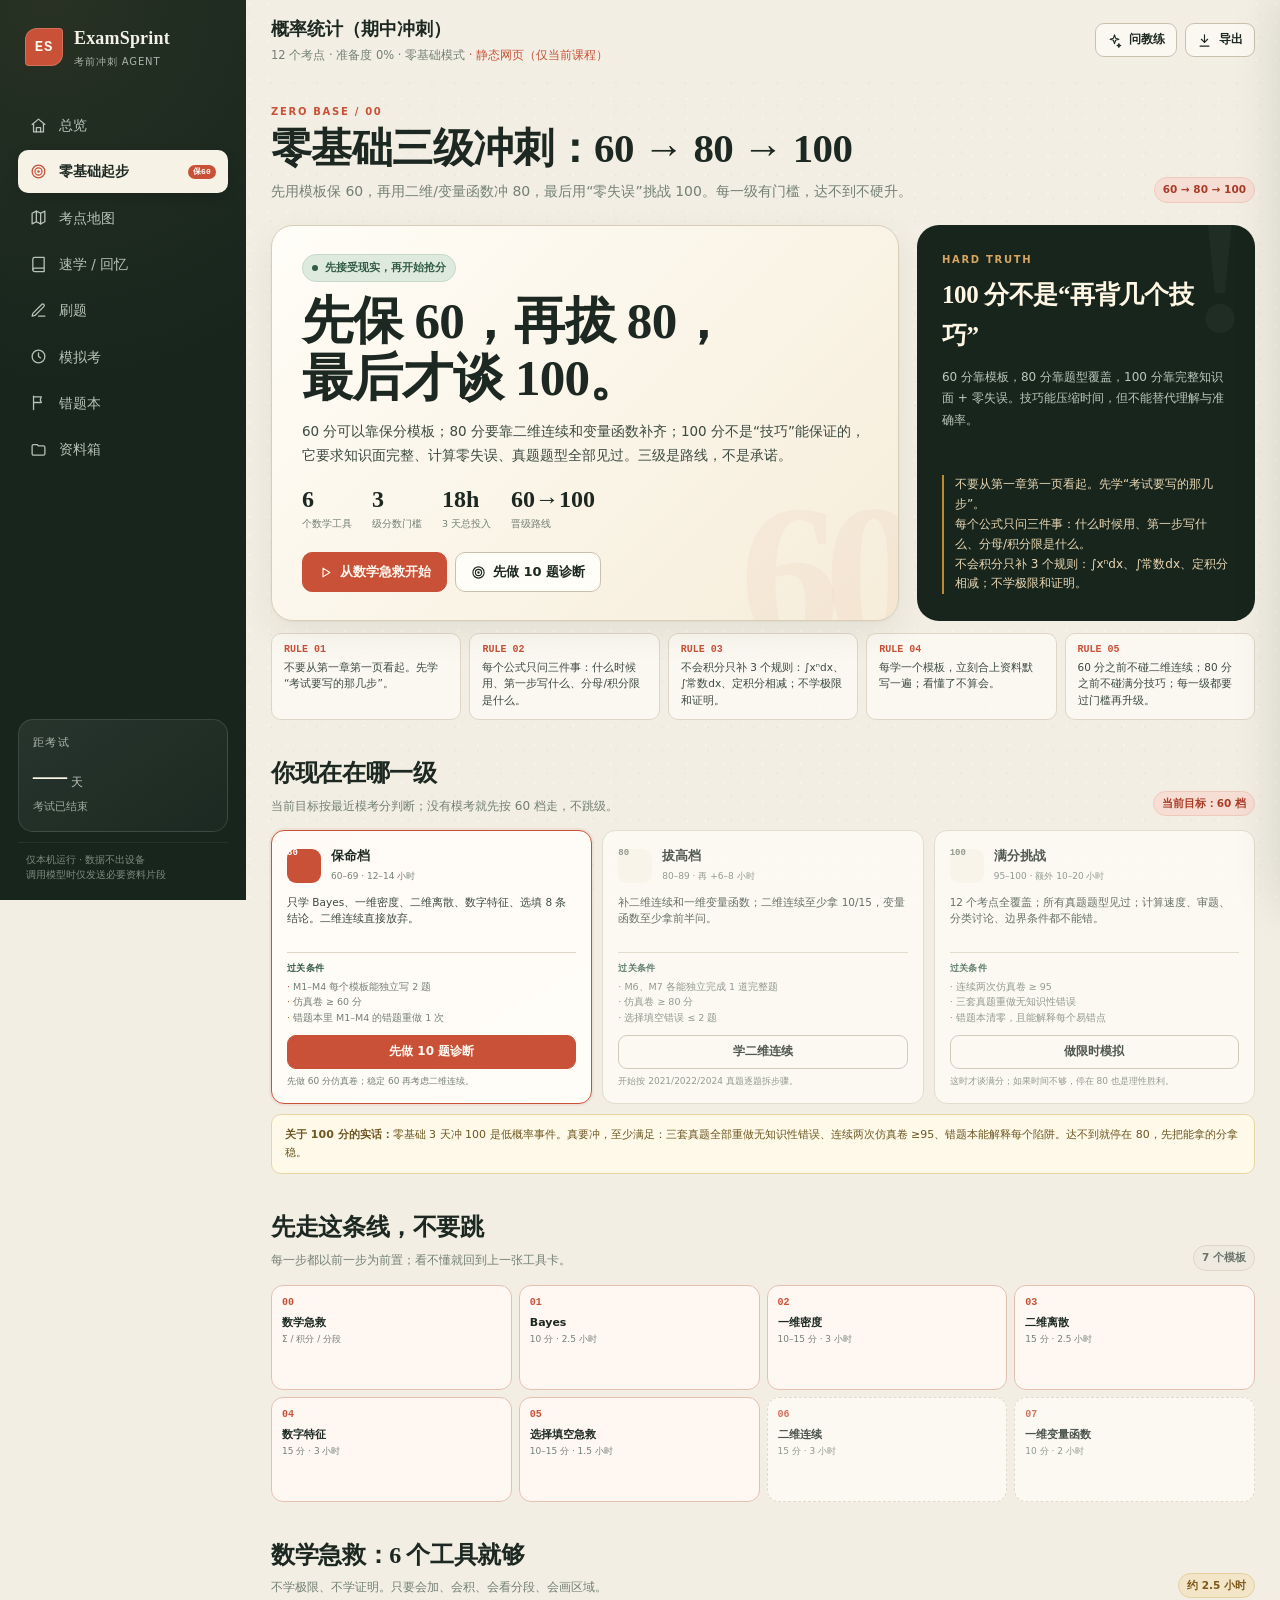
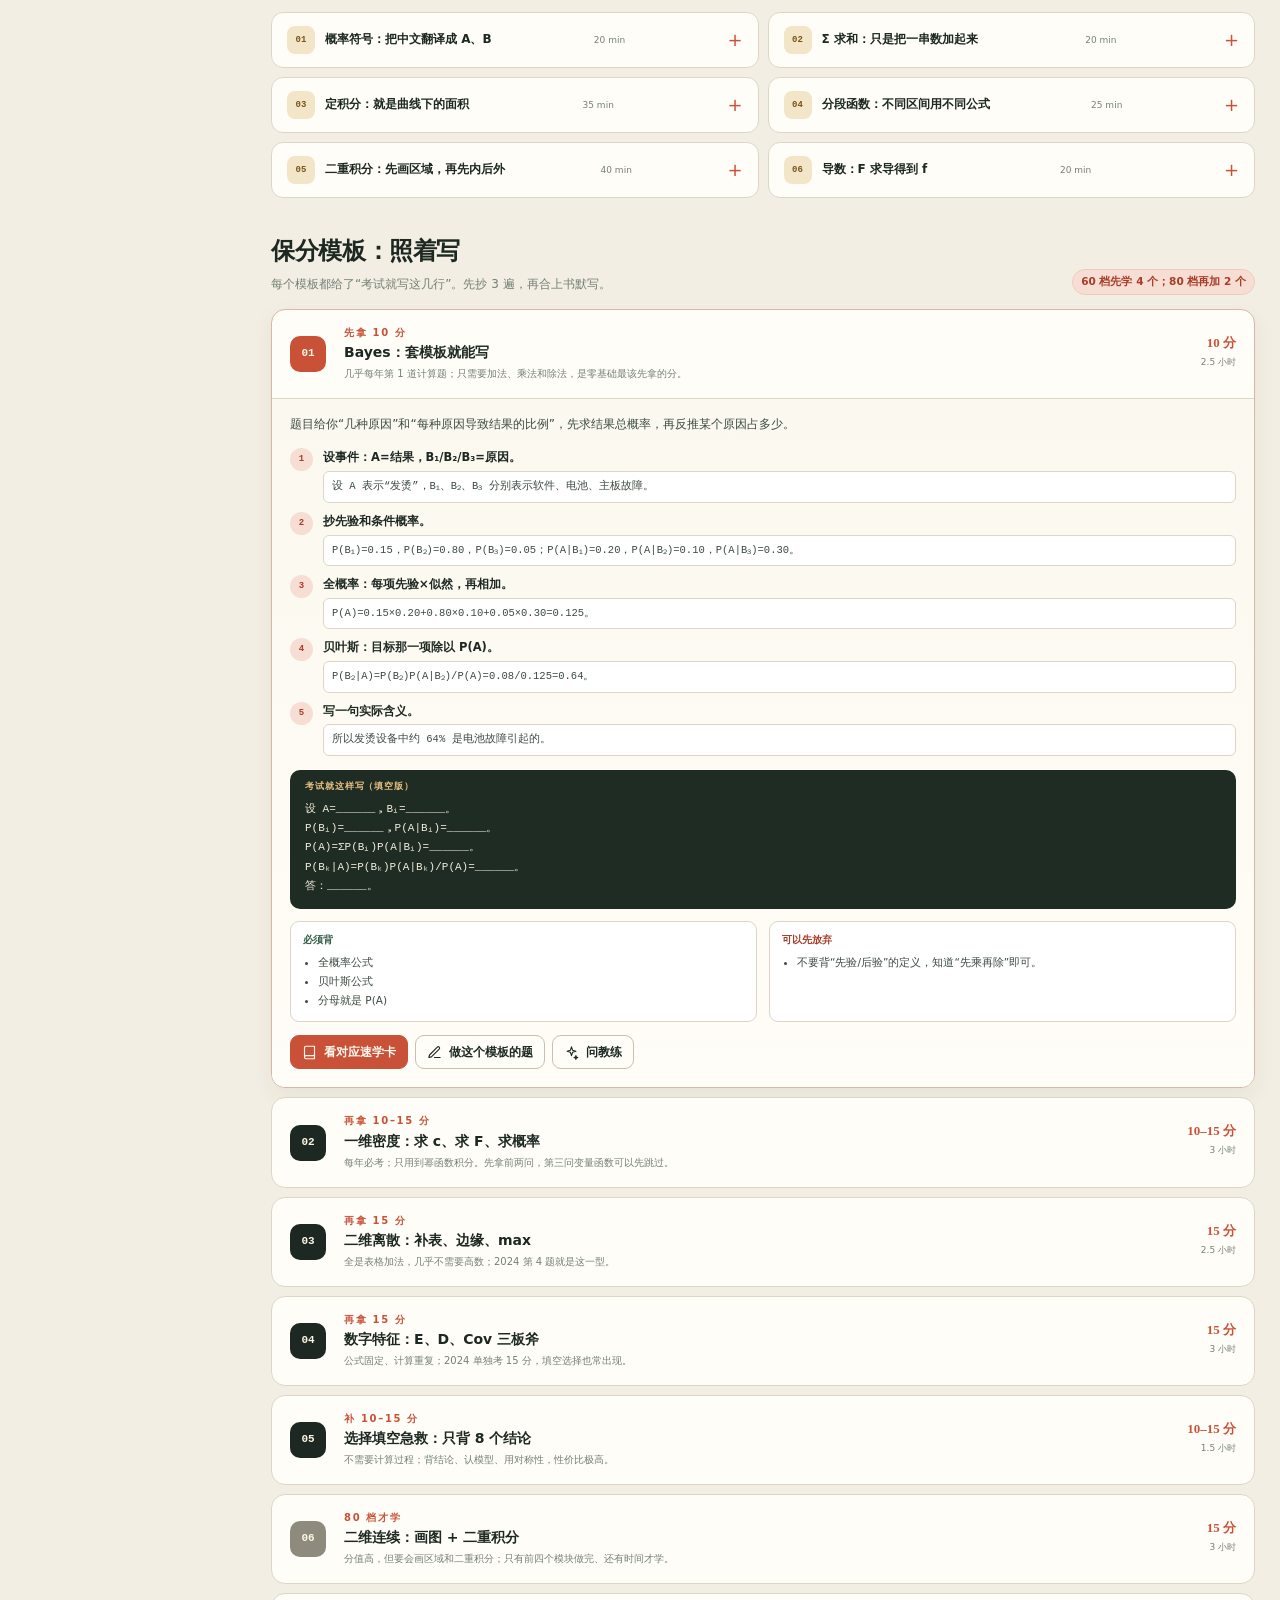
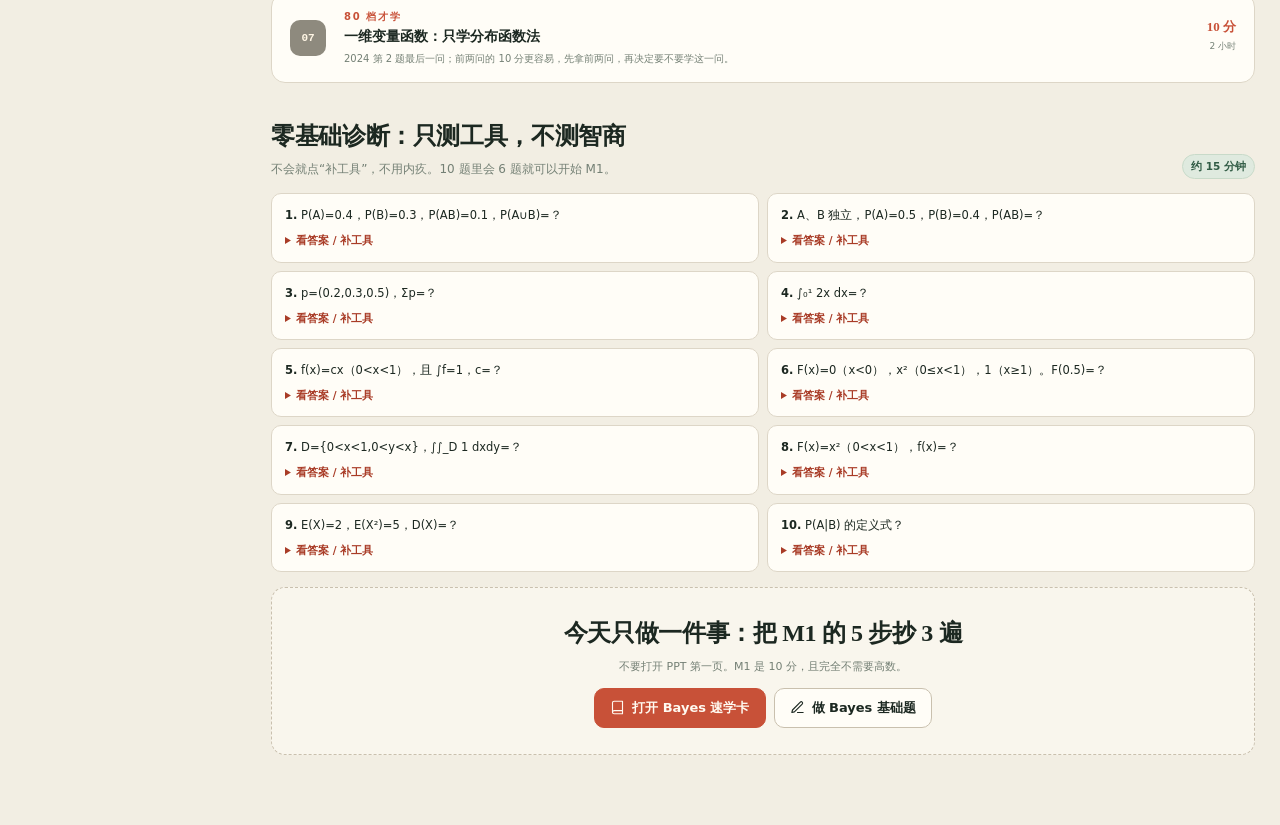
==== commit 553a7b89: "Add PWA: index.html" ====
--- a/index.html
+++ b/index.html
@@ -2,11 +2,17 @@
 <html lang="zh-CN">
 <head>
   <meta charset="utf-8">
-  <meta name="viewport" content="width=device-width, initial-scale=1">
+  <meta name="viewport" content="width=device-width, initial-scale=1, viewport-fit=cover">
   <meta name="robots" content="noindex,nofollow">
   <meta name="color-scheme" content="light">
   <title>ExamSprint · 考前冲刺 Agent</title>
   <link rel="stylesheet" href="styles.css">
+  <meta name="theme-color" content="#1f2a24">
+  <meta name="apple-mobile-web-app-capable" content="yes">
+  <meta name="apple-mobile-web-app-status-bar-style" content="default">
+  <meta name="apple-mobile-web-app-title" content="ExamSprint">
+  <link rel="manifest" href="manifest.webmanifest">
+  <link rel="apple-touch-icon" href="icon-180.png">
 </head>
 <body>
   <div class="app-shell" id="appShell">
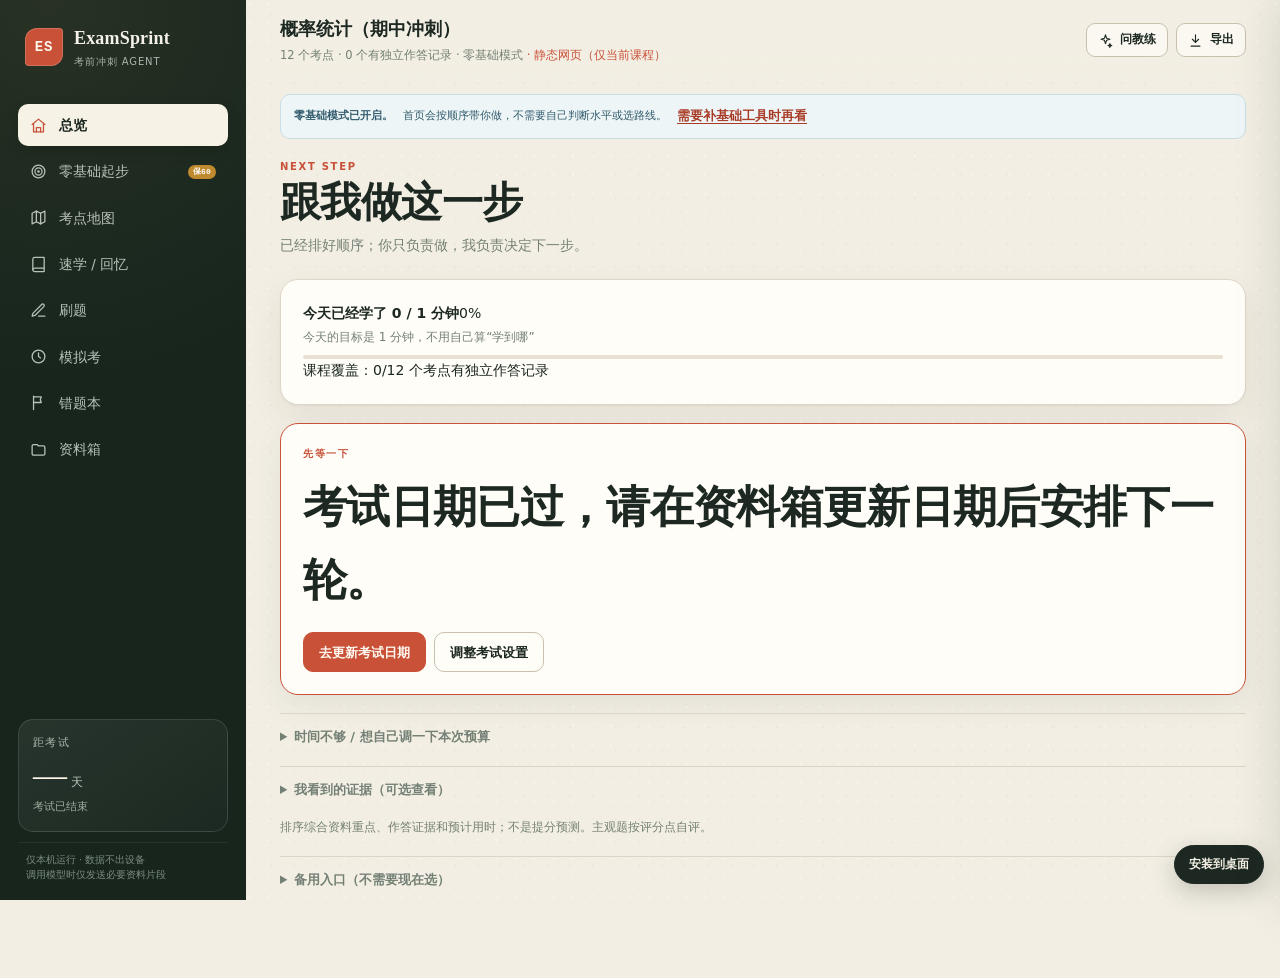
==== commit 4be1b273: "UX root file: index.html" ====
--- a/index.html
+++ b/index.html
@@ -26,28 +26,28 @@
       </div>
 
       <nav class="nav" id="mainNav">
-        <button class="nav-item active" data-nav="dashboard">
+        <button type="button" class="nav-item active" data-nav="dashboard">
           <span class="nav-icon" data-icon="home"></span><span>总览</span>
         </button>
-        <button class="nav-item" data-nav="zero">
+        <button type="button" class="nav-item" data-nav="zero">
           <span class="nav-icon" data-icon="target"></span><span>零基础起步</span><span class="nav-badge">保60</span>
         </button>
-        <button class="nav-item" data-nav="map">
+        <button type="button" class="nav-item" data-nav="map">
           <span class="nav-icon" data-icon="map"></span><span>考点地图</span>
         </button>
-        <button class="nav-item" data-nav="study">
+        <button type="button" class="nav-item" data-nav="study">
           <span class="nav-icon" data-icon="book"></span><span>速学 / 回忆</span>
         </button>
-        <button class="nav-item" data-nav="practice">
+        <button type="button" class="nav-item" data-nav="practice">
           <span class="nav-icon" data-icon="pencil"></span><span>刷题</span>
         </button>
-        <button class="nav-item" data-nav="mock">
+        <button type="button" class="nav-item" data-nav="mock">
           <span class="nav-icon" data-icon="clock"></span><span>模拟考</span>
         </button>
-        <button class="nav-item" data-nav="errors">
+        <button type="button" class="nav-item" data-nav="errors">
           <span class="nav-icon" data-icon="flag"></span><span>错题本</span>
         </button>
-        <button class="nav-item" data-nav="docs">
+        <button type="button" class="nav-item" data-nav="docs">
           <span class="nav-icon" data-icon="folder"></span><span>资料箱</span>
         </button>
       </nav>
@@ -58,7 +58,7 @@
           <div class="countdown-value"><span id="countdownDays">—</span><small>天</small></div>
           <div class="countdown-note" id="countdownNote">先上传资料</div>
         </div>
-        <button class="side-action" data-action="open-settings">
+        <button type="button" class="side-action" data-action="open-settings">
           <span data-icon="settings"></span><span>模型与设置</span>
         </button>
         <div class="privacy-note">仅本机运行 · 数据不出设备<br>调用模型时仅发送必要资料片段</div>
@@ -68,16 +68,16 @@
     <main class="main">
       <header class="topbar">
         <div class="topbar-left">
-          <button class="mobile-menu" data-action="toggle-nav" aria-label="菜单"><span data-icon="menu"></span></button>
+          <button type="button" class="mobile-menu" data-action="toggle-nav" aria-label="菜单"><span data-icon="menu"></span></button>
           <div>
             <div class="course-line" id="courseLine" data-action="open-courses" role="button" tabindex="0" title="切换或新建课程">我的课程</div>
             <div class="topbar-sub" id="topbarSub">把课件变成考前作战图</div>
           </div>
         </div>
         <div class="topbar-actions">
-          <button class="btn btn-ghost btn-sm" data-action="open-ask"><span data-icon="spark"></span><span class="hide-sm">问教练</span></button>
-          <button class="btn btn-ghost btn-sm" data-action="open-export"><span data-icon="download"></span><span class="hide-sm">导出</span></button>
-          <button class="btn btn-dark btn-sm" data-action="open-settings"><span data-icon="settings"></span><span class="hide-sm">设置</span></button>
+          <button type="button" class="btn btn-ghost btn-sm" data-action="open-ask"><span data-icon="spark"></span><span class="hide-sm">问教练</span></button>
+          <button type="button" class="btn btn-ghost btn-sm" data-action="open-export"><span data-icon="download"></span><span class="hide-sm">导出</span></button>
+          <button type="button" class="btn btn-dark btn-sm" data-action="open-settings"><span data-icon="settings"></span><span class="hide-sm">设置</span></button>
         </div>
       </header>
       <div id="globalBanner"></div>
--- a/styles.css
+++ b/styles.css
@@ -1,768 +1,803 @@
-:root {
-  --paper: #f2eee3;
-  --paper-2: #e9e3d5;
-  --card: #fffdf7;
-  --card-2: #faf6eb;
-  --ink: #1c2821;
-  --ink-2: #3c4a40;
-  --muted: #748075;
-  --line: #ddd6c7;
-  --line-strong: #c9c0ae;
-  --accent: #c85138;
-  --accent-dark: #a93c27;
-  --accent-soft: #f7ded4;
-  --green: #315c45;
-  --green-soft: #dfeadf;
-  --gold: #bf8a2e;
-  --gold-soft: #f3e6c8;
-  --blue: #315d78;
-  --blue-soft: #dbe8ef;
-  --danger: #a33a32;
-  --sidebar: #17251d;
-  --sidebar-2: #203128;
-  --shadow: 0 1px 2px rgba(37, 40, 27, .05), 0 12px 34px rgba(37, 40, 27, .07);
-  --shadow-strong: 0 18px 50px rgba(25, 31, 22, .16);
-  --radius: 18px;
-  --radius-sm: 11px;
-  --sans: "Microsoft YaHei UI", "Microsoft YaHei", "PingFang SC", "Noto Sans SC", system-ui, sans-serif;
-  --serif: "Songti SC", "STSong", "SimSun", Georgia, serif;
-  --mono: "Cascadia Code", "JetBrains Mono", Consolas, monospace;
-}
-
-* { box-sizing: border-box; }
-html { scroll-behavior: smooth; }
-body {
-  margin: 0;
-  color: var(--ink);
-  background: var(--paper);
-  font-family: var(--sans);
-  font-size: 14px;
-  line-height: 1.65;
-  -webkit-font-smoothing: antialiased;
-}
-body::before {
-  content: "";
-  position: fixed;
-  inset: 0;
-  pointer-events: none;
-  z-index: 0;
-  opacity: .35;
-  background-image:
-    radial-gradient(circle at 14% 20%, rgba(255,255,255,.9) 0 1px, transparent 1.5px),
-    radial-gradient(circle at 78% 62%, rgba(80,68,44,.08) 0 1px, transparent 1.5px);
-  background-size: 19px 19px, 23px 23px;
-}
-button, input, textarea, select { font: inherit; color: inherit; }
-button { cursor: pointer; }
-a { color: var(--accent-dark); text-decoration-thickness: 1px; text-underline-offset: 3px; }
-h1, h2, h3, h4, p { margin-top: 0; }
-h1, h2, h3 { font-family: var(--serif); font-weight: 700; letter-spacing: -.015em; }
-svg { display: block; width: 18px; height: 18px; fill: none; stroke: currentColor; stroke-width: 1.8; stroke-linecap: round; stroke-linejoin: round; }
-
-.app-shell { display: flex; min-height: 100vh; position: relative; z-index: 1; }
-.sidebar {
-  width: 246px;
-  flex: 0 0 246px;
-  min-height: 100vh;
-  position: sticky;
-  top: 0;
-  height: 100vh;
-  padding: 24px 18px 18px;
-  background:
-    radial-gradient(circle at 20% 0%, rgba(207, 174, 104, .09), transparent 42%),
-    var(--sidebar);
-  color: #f4f1e8;
-  display: flex;
-  flex-direction: column;
-  overflow-y: auto;
-}
-.brand { display: flex; align-items: center; gap: 11px; cursor: pointer; padding: 0 7px; }
-.brand-mark {
-  width: 38px; height: 38px; border-radius: 12px 4px 12px 4px;
-  background: var(--accent); color: #fff9ed; display: grid; place-items: center;
-  font: 700 14px/1 var(--mono); letter-spacing: .06em;
-  box-shadow: inset 0 0 0 1px rgba(255,255,255,.18);
-}
-.brand-name { font-family: var(--serif); font-weight: 700; font-size: 18px; letter-spacing: .01em; }
-.brand-sub { font-size: 10px; color: #aab5aa; letter-spacing: .09em; text-transform: uppercase; }
-.nav { display: flex; flex-direction: column; gap: 4px; margin-top: 34px; }
-.nav-item {
-  border: 0; background: transparent; color: #b8c2b8; width: 100%;
-  display: flex; align-items: center; gap: 12px; text-align: left;
-  padding: 10px 12px; border-radius: 10px; font-size: 13.5px;
-  transition: background .18s ease, color .18s ease, transform .18s ease;
-}
-.nav-item:hover { background: rgba(255,255,255,.06); color: #fff; transform: translateX(2px); }
-.nav-item.active { background: #f7f2e6; color: var(--ink); font-weight: 700; box-shadow: 0 5px 14px rgba(0,0,0,.14); }
-.nav-item.active .nav-icon { color: var(--accent); }
-.nav-icon svg { width: 17px; height: 17px; }
-.nav-badge { margin-left: auto; font: 700 8px/1 var(--mono); background: var(--gold); color: #fff; border-radius: 999px; padding: 3px 5px; letter-spacing: .03em; }
-.nav-item.active .nav-badge { background: var(--accent); }
-.sidebar-foot { margin-top: auto; padding-top: 22px; }
-.countdown-card {
-  border: 1px solid rgba(255,255,255,.12);
-  background: linear-gradient(145deg, rgba(255,255,255,.075), rgba(255,255,255,.025));
-  border-radius: 15px; padding: 14px;
-  margin-bottom: 10px;
-}
-.countdown-label { color: #aeb9ae; font-size: 11px; letter-spacing: .12em; }
-.countdown-value { font-family: var(--serif); font-size: 34px; line-height: 1.15; margin-top: 3px; color: #fff8e9; }
-.countdown-value small { font-family: var(--sans); font-size: 12px; margin-left: 4px; color: #bdc6bc; }
-.countdown-note { color: #9fac9f; font-size: 11px; margin-top: 4px; }
-.side-action {
-  width: 100%; border: 0; background: transparent; color: #bfc9bf;
-  display: flex; align-items: center; gap: 10px; padding: 9px 8px; border-radius: 9px; text-align: left; font-size: 12.5px;
-}
-.side-action:hover { color: #fff; background: rgba(255,255,255,.05); }
-.privacy-note { color: #7e8c80; font-size: 9.5px; line-height: 1.6; padding: 9px 8px 0; border-top: 1px solid rgba(255,255,255,.07); }
-
-.main { flex: 1; min-width: 0; padding: 0 34px 70px; max-width: 1420px; margin: 0 auto; }
-.topbar {
-  height: 84px; display: flex; align-items: center; justify-content: space-between;
-  gap: 20px; position: sticky; top: 0; z-index: 20;
-  background: linear-gradient(to bottom, rgba(242,238,227,.98) 65%, rgba(242,238,227,0));
-  padding: 12px 0 16px;
-}
-.topbar-left { display: flex; align-items: center; gap: 12px; min-width: 0; }
-.course-line { font-family: var(--serif); font-size: 18px; font-weight: 700; white-space: nowrap; overflow: hidden; text-overflow: ellipsis; max-width: 460px; cursor: pointer; display: flex; align-items: center; gap: 6px; }
-.course-line:hover { color: var(--accent); }
-.course-caret { font-family: var(--sans); font-size: 12px; color: var(--muted); }
-.topbar-sub { font-size: 11.5px; color: var(--muted); margin-top: 1px; }
-.topbar-actions { display: flex; align-items: center; gap: 8px; flex: 0 0 auto; }
-.mobile-menu { display: none; border: 1px solid var(--line); background: var(--card); border-radius: 10px; width: 38px; height: 38px; place-items: center; }
-.view-root { animation: viewIn .28s ease both; }
-@keyframes viewIn { from { opacity: 0; transform: translateY(7px); } to { opacity: 1; transform: none; } }
-
-.btn {
-  display: inline-flex; align-items: center; justify-content: center; gap: 7px;
-  border: 1px solid var(--line-strong); background: var(--card);
-  min-height: 40px; padding: 8px 15px; border-radius: 10px;
-  font-size: 13px; font-weight: 650; text-decoration: none; color: var(--ink);
-  transition: transform .15s ease, box-shadow .15s ease, background .15s ease;
-}
-.btn:hover { transform: translateY(-1px); box-shadow: 0 5px 14px rgba(37,40,27,.08); }
-.btn:disabled { opacity: .5; cursor: not-allowed; transform: none; box-shadow: none; }
-.btn svg { width: 15px; height: 15px; }
-.btn-sm { min-height: 34px; padding: 6px 11px; font-size: 12px; border-radius: 9px; }
-.btn-lg { min-height: 49px; padding: 12px 22px; font-size: 14px; border-radius: 12px; }
-.btn-accent { background: var(--accent); border-color: var(--accent); color: #fffaf1; }
-.btn-accent:hover { background: var(--accent-dark); }
-.btn-dark { background: var(--sidebar); border-color: var(--sidebar); color: #f8f4e8; }
-.btn-ghost { background: rgba(255,253,247,.65); }
-.btn-soft { background: var(--accent-soft); border-color: #efc5b7; color: var(--accent-dark); }
-.btn-green { background: var(--green); border-color: var(--green); color: white; }
-.btn-danger { background: #fff6f4; border-color: #e4b9b2; color: var(--danger); }
-.icon-btn { border: 1px solid var(--line); background: var(--card); width: 34px; height: 34px; border-radius: 9px; display: grid; place-items: center; }
-.icon-btn:hover { background: var(--card-2); }
-.text-btn { border: 0; background: none; color: var(--accent-dark); padding: 0; font-weight: 700; font-size: 12.5px; text-decoration: underline; text-underline-offset: 3px; }
-
-.eyebrow { font-size: 10px; font-weight: 800; letter-spacing: .17em; color: var(--accent); text-transform: uppercase; }
-.kicker { display: inline-flex; align-items: center; gap: 7px; font-size: 11px; color: var(--green); background: var(--green-soft); border: 1px solid #c6d9c8; padding: 4px 9px; border-radius: 999px; font-weight: 650; }
-.dot { width: 6px; height: 6px; border-radius: 50%; background: currentColor; }
-.muted { color: var(--muted); }
-.small { font-size: 12px; }
-.tiny { font-size: 10.5px; }
-.mono { font-family: var(--mono); }
-.hidden { display: none !important; }
-.spacer { flex: 1; }
-
-.card {
-  background: var(--card); border: 1px solid var(--line); border-radius: var(--radius);
-  box-shadow: var(--shadow);
-}
-.card-pad { padding: 22px; }
-.section-head { display: flex; align-items: flex-end; justify-content: space-between; gap: 16px; margin: 34px 0 14px; }
-.section-head h2 { margin: 0; font-size: 24px; }
-.section-head p { margin: 3px 0 0; color: var(--muted); font-size: 12px; }
-.page-head { margin: 20px 0 22px; display: flex; justify-content: space-between; gap: 20px; align-items: flex-end; }
-.page-head h1 { font-size: clamp(30px, 3.2vw, 46px); margin: 4px 0 8px; line-height: 1.15; }
-.page-head p { color: var(--muted); max-width: 700px; margin: 0; }
-.badge {
-  display: inline-flex; align-items: center; gap: 4px; border-radius: 999px;
-  font-size: 10.5px; font-weight: 750; padding: 3px 8px; border: 1px solid transparent; white-space: nowrap;
-}
-.badge-accent { background: var(--accent-soft); color: var(--accent-dark); border-color: #efcabc; }
-.badge-green { background: var(--green-soft); color: var(--green); border-color: #c8dac9; }
-.badge-gold { background: var(--gold-soft); color: #7d5818; border-color: #e5cf9e; }
-.badge-blue { background: var(--blue-soft); color: var(--blue); border-color: #c1d6e2; }
-.badge-muted { background: #eeeadf; color: #6b746c; border-color: #ddd6c7; }
-
-/* Onboarding */
-.onboard-hero { display: grid; grid-template-columns: minmax(0, 1.18fr) minmax(340px, .82fr); gap: 36px; align-items: start; margin-top: 30px; }
-.onboard-title { font-size: clamp(40px, 5.2vw, 72px); line-height: 1.06; margin: 17px 0 22px; letter-spacing: -.035em; }
-.onboard-title em { color: var(--accent); font-style: normal; position: relative; white-space: nowrap; }
-.onboard-lede { font-size: 16px; line-height: 1.8; color: var(--ink-2); max-width: 640px; }
-.onboard-points { display: grid; grid-template-columns: 1fr 1fr; gap: 10px; margin: 27px 0; max-width: 620px; }
-.onboard-point { display: flex; gap: 10px; padding: 12px 13px; border: 1px solid var(--line); background: rgba(255,253,247,.55); border-radius: 12px; }
-.onboard-point svg { color: var(--accent); flex: 0 0 auto; margin-top: 2px; }
-.onboard-point b { display: block; font-size: 12.5px; }
-.onboard-point span { display: block; color: var(--muted); font-size: 11px; line-height: 1.5; }
-.method-strip { display: flex; gap: 6px; align-items: center; flex-wrap: wrap; font-size: 10px; color: var(--muted); }
-.method-strip span { border: 1px solid var(--line); border-radius: 999px; padding: 3px 8px; background: rgba(255,255,255,.35); }
-.onboard-card { position: sticky; top: 100px; overflow: hidden; }
-.onboard-card-head { padding: 20px 22px 16px; border-bottom: 1px solid var(--line); background: linear-gradient(150deg, #fffdf7, #f7f1e3); }
-.onboard-card-head h2 { font-size: 25px; margin: 4px 0 2px; }
-.onboard-card-body { padding: 19px 22px 22px; }
-.form-grid { display: grid; grid-template-columns: 1fr 1fr; gap: 12px; }
-.field { display: flex; flex-direction: column; gap: 5px; }
-.field.full { grid-column: 1 / -1; }
-.field label { font-size: 10.5px; font-weight: 750; letter-spacing: .04em; color: var(--ink-2); }
-.field input, .field select, .field textarea {
-  border: 1px solid var(--line-strong); border-radius: 9px; background: #fffefb;
-  padding: 9px 11px; outline: none; min-height: 38px; font-size: 13px;
-}
-.field textarea { resize: vertical; min-height: 74px; }
-.field input:focus, .field textarea:focus, .field select:focus { border-color: var(--accent); box-shadow: 0 0 0 3px rgba(200,81,56,.1); }
-.input-hint { font-size: 10px; color: var(--muted); }
-.dropzone {
-  border: 1.5px dashed #bfb5a2; border-radius: 13px; background: rgba(247,242,230,.55);
-  padding: 20px 14px; text-align: center; transition: .18s ease; cursor: pointer;
-}
-.dropzone:hover, .dropzone.dragover { border-color: var(--accent); background: #fff8ef; }
-.dropzone-icon { width: 37px; height: 37px; display: grid; place-items: center; border-radius: 50%; background: var(--accent-soft); color: var(--accent); margin: 0 auto 8px; }
-.dropzone b { display: block; font-size: 12.5px; }
-.dropzone small { color: var(--muted); font-size: 10.5px; }
-.upload-list { margin-top: 10px; display: flex; flex-direction: column; gap: 6px; max-height: 160px; overflow-y: auto; }
-.upload-item { display: flex; align-items: center; gap: 8px; padding: 7px 9px; border: 1px solid var(--line); border-radius: 8px; background: #fff; font-size: 11px; }
-.upload-item .fname { flex: 1; white-space: nowrap; overflow: hidden; text-overflow: ellipsis; }
-.upload-item .meta { color: var(--muted); font-size: 9.5px; }
-.upload-item .rm { border: 0; background: transparent; color: var(--muted); width: 20px; height: 20px; }
-.ai-status { display: flex; align-items: center; gap: 8px; padding: 9px 10px; border: 1px solid var(--line); border-radius: 9px; font-size: 11px; background: var(--card-2); margin: 12px 0; }
-.ai-status .dot { background: #a3a99f; }
-.ai-status.ready .dot { background: #4d8b62; }
-.ai-status.ready { border-color: #cad9c8; background: #f0f6ed; }
-.onboard-foot { display: flex; flex-direction: column; gap: 8px; margin-top: 14px; }
-.onboard-foot .btn { width: 100%; }
-.mini-note { text-align: center; color: var(--muted); font-size: 9.5px; }
-
-/* Dashboard */
-.dash-hero {
-  position: relative; overflow: hidden; border-radius: 22px; border: 1px solid #d6cdbc;
-  background:
-    linear-gradient(105deg, rgba(255,253,246,.97) 0%, rgba(255,251,239,.9) 55%, rgba(239,226,200,.75) 100%);
-  padding: 26px 28px; display: grid; grid-template-columns: 1fr auto; gap: 20px; align-items: center;
-  box-shadow: var(--shadow);
-}
-.dash-hero::after {
-  content: ""; position: absolute; right: 140px; top: -110px; width: 310px; height: 310px; border-radius: 50%;
-  border: 1px solid rgba(191,138,46,.18); box-shadow: 0 0 0 35px rgba(191,138,46,.035), 0 0 0 70px rgba(191,138,46,.025);
-}
-.dash-hero h1 { font-size: clamp(28px, 3vw, 42px); margin: 6px 0 7px; line-height: 1.18; max-width: 700px; }
-.dash-hero p { max-width: 720px; margin: 0; color: var(--ink-2); font-size: 13px; }
-.hero-actions { display: flex; gap: 8px; margin-top: 15px; flex-wrap: wrap; }
-.hero-side { position: relative; z-index: 1; display: flex; align-items: center; gap: 18px; padding-right: 6px; }
-.ring { position: relative; width: 118px; height: 118px; flex: 0 0 auto; }
-.ring svg { width: 118px; height: 118px; transform: rotate(-90deg); }
-.ring .ring-bg { stroke: #e4dccb; }
-.ring .ring-fill { stroke: var(--accent); stroke-width: 8; stroke-linecap: round; transition: stroke-dashoffset .6s ease; }
-.ring-label { position: absolute; inset: 0; display: flex; flex-direction: column; justify-content: center; align-items: center; }
-.ring-label b { font-family: var(--serif); font-size: 31px; line-height: 1; }
-.ring-label span { font-size: 9.5px; color: var(--muted); margin-top: 3px; }
-.hero-mini-stats { display: flex; flex-direction: column; gap: 7px; min-width: 102px; }
-.hero-mini-stat { border-left: 2px solid var(--line-strong); padding-left: 9px; }
-.hero-mini-stat b { font-size: 18px; font-family: var(--serif); }
-.hero-mini-stat span { display: block; color: var(--muted); font-size: 9.5px; }
-
-.metric-grid { display: grid; grid-template-columns: repeat(4, 1fr); gap: 11px; margin-top: 13px; }
-.metric {
-  background: rgba(255,253,247,.72); border: 1px solid var(--line); border-radius: 13px; padding: 13px 15px;
-  display: flex; align-items: center; gap: 12px;
-}
-.metric-icon { width: 34px; height: 34px; border-radius: 9px; display: grid; place-items: center; flex: 0 0 auto; }
-.metric-icon.accent { background: var(--accent-soft); color: var(--accent); }
-.metric-icon.green { background: var(--green-soft); color: var(--green); }
-.metric-icon.gold { background: var(--gold-soft); color: var(--gold); }
-.metric-icon.blue { background: var(--blue-soft); color: var(--blue); }
-.metric b { font-size: 22px; font-family: var(--serif); line-height: 1; }
-.metric span { display: block; font-size: 10px; color: var(--muted); margin-top: 3px; }
-.tier-grid { display: grid; grid-template-columns: 1.18fr 1fr .82fr; gap: 10px; }
-.tier-card { background: var(--card); border: 1px solid var(--line); border-radius: 13px; padding: 15px 16px; position: relative; overflow: hidden; }
-.tier-card::before { content: ""; position: absolute; left: 0; top: 0; bottom: 0; width: 3px; background: var(--line-strong); }
-.tier-card.s::before { background: var(--accent); }
-.tier-card.a::before { background: var(--green); }
-.tier-card.b::before { background: #9b9484; }
-.tier-card.s { background: linear-gradient(135deg, #fffaf5, #fffdf7); }
-.tier-top { display: flex; align-items: center; gap: 8px; }
-.tier-label { font: 800 9px/1 var(--mono); letter-spacing: .07em; border-radius: 5px; padding: 4px 6px; background: #eee7d8; color: var(--ink-2); }
-.tier-card.s .tier-label { background: var(--accent); color: white; }
-.tier-card.a .tier-label { background: var(--green); color: white; }
-.tier-top b { font-size: 12.5px; }
-.tier-card p { margin: 6px 0 9px; color: var(--muted); font-size: 10px; line-height: 1.5; }
-.tier-chips { display: flex; gap: 4px; flex-wrap: wrap; }
-.tier-chip { border: 1px solid var(--line); background: rgba(255,255,255,.7); border-radius: 999px; padding: 3px 7px; font-size: 9px; color: var(--ink-2); }
-.tier-chip:hover { border-color: var(--accent); color: var(--accent-dark); }
-.dash-grid { display: grid; grid-template-columns: 1.12fr .88fr; gap: 16px; margin-top: 18px; align-items: start; }
-.plan-card { overflow: hidden; }
-.card-head { padding: 18px 21px 13px; display: flex; align-items: flex-start; justify-content: space-between; gap: 12px; border-bottom: 1px solid var(--line); }
-.card-head h3 { margin: 0; font-size: 19px; }
-.card-head p { margin: 3px 0 0; color: var(--muted); font-size: 10.5px; }
-.card-body { padding: 18px 21px; }
-.timeline { display: flex; flex-direction: column; }
-.tl-item { display: grid; grid-template-columns: 47px 22px 1fr; gap: 8px; min-height: 67px; }
-.tl-time { font: 600 10.5px/1.5 var(--mono); color: var(--muted); padding-top: 3px; text-align: right; }
-.tl-rail { position: relative; display: flex; justify-content: center; }
-.tl-rail::before { content: ""; position: absolute; top: 12px; bottom: -6px; width: 1px; background: var(--line); }
-.tl-item:last-child .tl-rail::before { display: none; }
-.tl-dot { width: 9px; height: 9px; border: 2px solid #b8ad99; background: var(--card); border-radius: 50%; margin-top: 5px; position: relative; z-index: 1; }
-.tl-item.done .tl-dot { border-color: var(--green); background: var(--green); }
-.tl-item.current .tl-dot { border-color: var(--accent); background: var(--accent); box-shadow: 0 0 0 4px var(--accent-soft); }
-.tl-body { padding-bottom: 16px; }
-.tl-title { display: flex; align-items: center; gap: 7px; font-size: 12.5px; font-weight: 650; line-height: 1.45; }
-.tl-title .mins { color: var(--muted); font-size: 9.5px; font-weight: 500; }
-.tl-meta { color: var(--muted); font-size: 10px; margin-top: 2px; }
-.tl-check { margin-left: auto; border: 0; background: none; color: var(--muted); padding: 2px; }
-.tl-check svg { width: 15px; height: 15px; }
-.tl-item.done .tl-title { color: var(--muted); text-decoration: line-through; text-decoration-thickness: 1px; }
-.next-card { background: var(--sidebar); color: #f5f0e4; border: 0; position: relative; overflow: hidden; }
-.next-card::after { content: ""; position: absolute; right: -30px; bottom: -65px; width: 180px; height: 180px; border-radius: 50%; border: 1px solid rgba(255,255,255,.1); box-shadow: 0 0 0 27px rgba(255,255,255,.025), 0 0 0 55px rgba(255,255,255,.018); }
-.next-card .card-body { position: relative; z-index: 1; }
-.next-card h3 { color: #f7f2e6; font-size: 23px; margin: 7px 0 8px; }
-.next-card p { color: #b8c3b8; font-size: 11.5px; }
-.next-action { background: rgba(255,255,255,.06); border: 1px solid rgba(255,255,255,.12); border-radius: 11px; padding: 12px; margin: 14px 0; font-size: 12px; }
-.next-action b { color: #f2c991; }
-.next-buttons { display: flex; gap: 8px; flex-wrap: wrap; }
-.next-buttons .btn { flex: 1; min-width: 100px; }
-.topic-mini-list { display: flex; flex-direction: column; gap: 0; }
-.topic-mini { display: flex; align-items: center; gap: 10px; padding: 11px 0; border-bottom: 1px solid var(--line); }
-.topic-mini:last-child { border-bottom: 0; }
-.topic-rank { font: 700 10px/1 var(--mono); color: var(--accent); background: var(--accent-soft); width: 25px; height: 25px; border-radius: 7px; display: grid; place-items: center; flex: 0 0 auto; }
-.topic-mini-main { flex: 1; min-width: 0; }
-.topic-mini-name { font-size: 12px; font-weight: 650; white-space: nowrap; overflow: hidden; text-overflow: ellipsis; }
-.bar { height: 4px; background: #e8e1d2; border-radius: 999px; margin-top: 6px; overflow: hidden; }
-.bar > span { display: block; height: 100%; border-radius: 999px; background: var(--green); transition: width .5s ease; }
-.topic-mini-mastery { font: 600 10px/1 var(--mono); color: var(--muted); }
-.empty-mini { padding: 20px 0; color: var(--muted); font-size: 12px; text-align: center; }
-
-/* Topic map */
-.map-toolbar { display: flex; gap: 7px; flex-wrap: wrap; align-items: center; margin-bottom: 14px; }
-.seg { display: inline-flex; border: 1px solid var(--line); background: var(--card); border-radius: 9px; padding: 2px; }
-.seg button { border: 0; background: transparent; padding: 6px 10px; border-radius: 7px; color: var(--muted); font-size: 11px; }
-.seg button.active { background: var(--ink); color: #fff; }
-.topic-list { display: flex; flex-direction: column; gap: 10px; }
-.topic-card { overflow: hidden; }
-.topic-summary { display: grid; grid-template-columns: 42px minmax(0, 1fr) 140px 26px; gap: 14px; align-items: center; padding: 17px 20px; cursor: pointer; }
-.topic-num { font: 700 13px/1 var(--mono); color: var(--accent); background: var(--accent-soft); border-radius: 9px; width: 36px; height: 36px; display: grid; place-items: center; }
-.topic-main h3 { font-family: var(--sans); font-size: 14.5px; margin: 0 0 2px; letter-spacing: 0; font-weight: 750; }
-.topic-main p { color: var(--muted); font-size: 10.5px; margin: 0; white-space: nowrap; overflow: hidden; text-overflow: ellipsis; }
-.topic-score { display: flex; align-items: center; gap: 8px; }
-.topic-score .bar { flex: 1; margin-top: 0; }
-.topic-score span { font: 600 10px/1 var(--mono); color: var(--muted); }
-.topic-chevron { color: var(--muted); transition: transform .2s ease; }
-.topic-card.open .topic-chevron { transform: rotate(180deg); }
-.topic-detail { border-top: 1px solid var(--line); padding: 21px 22px 23px; background: linear-gradient(180deg, #fbf8ef, #fffdf7); display: none; }
-.topic-card.open .topic-detail { display: block; }
-.guide-grid { display: grid; grid-template-columns: 1.1fr .9fr; gap: 18px; }
-.guide-block { margin-bottom: 17px; }
-.guide-block:last-child { margin-bottom: 0; }
-.guide-label { font-size: 9.5px; font-weight: 800; letter-spacing: .12em; color: var(--accent); text-transform: uppercase; margin-bottom: 5px; }
-.guide-text { font-size: 12.5px; color: var(--ink-2); }
-.guide-list { margin: 4px 0 0; padding-left: 17px; font-size: 12.5px; color: var(--ink-2); }
-.guide-list li { margin: 3px 0; }
-.formula-box { font-family: var(--mono); font-size: 12px; line-height: 1.7; background: var(--gold-soft); border-left: 3px solid var(--gold); padding: 9px 11px; border-radius: 0 8px 8px 0; white-space: pre-wrap; word-break: break-word; }
-.trap-box { background: #fff2ed; border: 1px solid #f0d3c9; border-radius: 10px; padding: 11px 12px; font-size: 11.5px; }
-.trap-box li { margin: 3px 0; }
-.source-list { display: flex; flex-direction: column; gap: 6px; margin-top: 12px; }
-.source-item { border: 1px solid var(--line); background: #fff; border-radius: 8px; padding: 7px 9px; font-size: 10px; }
-.source-item b { color: var(--ink-2); }
-.source-item p { color: var(--muted); margin: 2px 0 0; line-height: 1.55; }
-.topic-actions { display: flex; gap: 7px; flex-wrap: wrap; margin-top: 15px; }
-
-/* Study */
-.study-head { display: grid; grid-template-columns: 1fr auto; gap: 20px; align-items: end; margin: 20px 0 16px; }
-.study-head h1 { font-size: 36px; margin: 3px 0 4px; }
-.study-tabs { display: flex; gap: 7px; }
-.study-layout { display: grid; grid-template-columns: 235px minmax(0, 1fr); gap: 16px; align-items: start; }
-.study-side { padding: 8px; position: sticky; top: 98px; max-height: calc(100vh - 120px); overflow-y: auto; }
-.study-topic-btn { width: 100%; text-align: left; border: 0; background: transparent; display: flex; align-items: center; gap: 8px; padding: 8px 9px; border-radius: 8px; font-size: 11px; color: var(--ink-2); }
-.study-topic-btn:hover { background: var(--card-2); }
-.study-topic-btn.active { background: var(--ink); color: #fff; }
-.study-topic-btn .num { font: 600 9px/1 var(--mono); color: var(--muted); width: 18px; }
-.study-topic-btn.active .num { color: #d8ad76; }
-.study-topic-btn .st { margin-left: auto; font: 600 9px/1 var(--mono); color: var(--muted); }
-.study-topic-btn.active .st { color: #cfd8ce; }
-.guide-panel { padding: 26px 29px; min-height: 500px; }
-.guide-panel-head { display: flex; gap: 12px; align-items: flex-start; justify-content: space-between; border-bottom: 1px solid var(--line); padding-bottom: 17px; margin-bottom: 20px; }
-.guide-panel-head h2 { margin: 2px 0 3px; font-size: 29px; }
-.guide-panel-head p { color: var(--muted); margin: 0; font-size: 11px; }
-.guide-sections { display: grid; grid-template-columns: 1fr 1fr; gap: 20px 28px; }
-.guide-section { min-width: 0; }
-.guide-section.full { grid-column: 1 / -1; }
-.guide-section h4 { margin: 0 0 5px; font-size: 10px; letter-spacing: .12em; color: var(--accent); font-family: var(--sans); text-transform: uppercase; }
-.guide-section .big-text { font-size: 13px; color: var(--ink-2); }
-.study-actions { display: flex; gap: 8px; flex-wrap: wrap; border-top: 1px solid var(--line); margin-top: 22px; padding-top: 16px; }
-.card-study { max-width: 760px; margin: 0 auto; }
-.deck-bar { display: flex; align-items: center; gap: 10px; margin-bottom: 12px; color: var(--muted); font-size: 11px; }
-.deck-progress { flex: 1; height: 5px; border-radius: 999px; background: #e3dccb; overflow: hidden; }
-.deck-progress span { display: block; height: 100%; background: var(--green); }
-.flashcard {
-  min-height: 390px; display: flex; flex-direction: column; justify-content: center; align-items: center;
-  text-align: center; padding: 36px; position: relative; overflow: hidden;
-  background:
-    linear-gradient(145deg, rgba(255,253,247,.98), rgba(249,244,232,.95));
-}
-.flashcard::before { content: "RECALL"; position: absolute; top: 18px; left: 22px; font: 700 9px/1 var(--mono); letter-spacing: .2em; color: #bcb3a1; }
-.flashcard::after { content: ""; position: absolute; right: -50px; top: -50px; width: 160px; height: 160px; border: 1px solid #ede4d1; border-radius: 50%; box-shadow: 0 0 0 22px rgba(237,228,209,.35); }
-.fc-topic { font-size: 10.5px; color: var(--accent); font-weight: 750; margin-bottom: 17px; position: relative; z-index: 1; }
-.fc-front { font-family: var(--serif); font-size: clamp(22px, 3vw, 32px); line-height: 1.5; max-width: 640px; position: relative; z-index: 1; }
-.fc-answer { margin-top: 25px; padding-top: 22px; border-top: 1px solid var(--line); max-width: 650px; width: 100%; font-size: 14px; color: var(--ink-2); line-height: 1.85; position: relative; z-index: 1; animation: reveal .23s ease both; }
-@keyframes reveal { from { opacity: 0; transform: translateY(4px); } to { opacity: 1; transform: none; } }
-.reveal-btn { margin-top: 28px; }
-.rating-row { display: grid; grid-template-columns: repeat(4, 1fr); gap: 8px; margin-top: 12px; }
-.rating-btn { border: 1px solid var(--line); background: var(--card); border-radius: 10px; padding: 9px 8px; text-align: center; }
-.rating-btn b { display: block; font-size: 11.5px; }
-.rating-btn span { display: block; color: var(--muted); font-size: 9px; }
-.rating-btn.again:hover { border-color: #cf8b7e; background: #fff4ef; }
-.rating-btn.hard:hover { border-color: #d4b06d; background: #fff9ec; }
-.rating-btn.good:hover { border-color: #7da08a; background: #f2f8f2; }
-.rating-btn.easy:hover { border-color: #6c95ae; background: #f1f8fb; }
-.kbd-hint { text-align: center; color: var(--muted); font-size: 9.5px; margin-top: 10px; }
-kbd { font: 600 9px/1 var(--mono); background: #eee7d8; border: 1px solid #d8cfbc; border-bottom-width: 2px; border-radius: 4px; padding: 2px 4px; }
-
-/* Practice */
-.practice-shell { max-width: 880px; margin: 0 auto; }
-.qmeta { display: flex; align-items: center; gap: 7px; flex-wrap: wrap; margin-bottom: 12px; }
-.qstem { font-family: var(--serif); font-size: clamp(20px, 2.3vw, 27px); line-height: 1.6; margin: 16px 0 20px; }
-.options { display: flex; flex-direction: column; gap: 8px; }
-.option {
-  display: flex; gap: 11px; align-items: flex-start; border: 1px solid var(--line); background: #fffefb;
-  padding: 12px 14px; border-radius: 10px; text-align: left; font-size: 13px; line-height: 1.6;
-  transition: .15s ease;
-}
-.option:hover { border-color: #bdb3a0; background: #fffcf5; }
-.option.selected { border-color: var(--accent); background: #fff7f2; box-shadow: 0 0 0 2px rgba(200,81,56,.08); }
-.option.correct { border-color: #6e997b; background: #f2f8f1; }
-.option.wrong { border-color: #ca8578; background: #fff3ef; }
-.opt-letter { flex: 0 0 auto; width: 23px; height: 23px; border-radius: 6px; border: 1px solid var(--line-strong); display: grid; place-items: center; font: 700 10px/1 var(--mono); color: var(--muted); }
-.option.selected .opt-letter { background: var(--accent); border-color: var(--accent); color: #fff; }
-.option.correct .opt-letter { background: var(--green); border-color: var(--green); color: white; }
-.option.wrong .opt-letter { background: var(--danger); border-color: var(--danger); color: white; }
-.answer-area textarea { width: 100%; min-height: 150px; border: 1px solid var(--line-strong); border-radius: 10px; padding: 12px; resize: vertical; background: #fffefb; outline: none; }
-.answer-area textarea:focus { border-color: var(--accent); box-shadow: 0 0 0 3px rgba(200,81,56,.1); }
-.feedback { margin-top: 18px; border-radius: 12px; padding: 16px; border: 1px solid; }
-.feedback.correct { background: #f1f8f0; border-color: #bfd5c1; }
-.feedback.wrong { background: #fff5f1; border-color: #edc8bd; }
-.feedback h4 { margin: 0 0 6px; font-size: 13px; }
-.feedback p { margin: 5px 0; font-size: 12px; }
-.feedback .model-answer { background: rgba(255,255,255,.65); border-radius: 8px; padding: 10px; font-size: 12.5px; white-space: pre-wrap; margin-top: 8px; }
-.self-grade { display: flex; gap: 7px; align-items: center; margin-top: 10px; flex-wrap: wrap; }
-.qfooter { display: flex; align-items: center; justify-content: space-between; gap: 10px; margin-top: 18px; border-top: 1px solid var(--line); padding-top: 14px; }
-.practice-top { display: flex; align-items: center; justify-content: space-between; gap: 12px; margin-bottom: 11px; color: var(--muted); font-size: 11px; }
-.practice-top .bar { width: 160px; margin: 0; }
-.result-hero { text-align: center; padding: 42px 24px; }
-.result-hero .score { font-family: var(--serif); font-size: 78px; line-height: 1; color: var(--accent); }
-.result-hero .score small { font-size: 20px; color: var(--muted); }
-.result-stats { display: flex; justify-content: center; gap: 26px; margin: 25px 0; }
-.result-stat b { display: block; font: 700 24px/1 var(--serif); }
-.result-stat span { color: var(--muted); font-size: 10px; }
-.result-actions { display: flex; justify-content: center; gap: 8px; flex-wrap: wrap; }
-
-/* Mock */
-.mock-intro { display: grid; grid-template-columns: 1fr .8fr; gap: 18px; margin-top: 18px; }
-.mock-paper { padding: 28px; }
-.mock-cover { background: var(--sidebar); color: #f5f0e4; border: 0; }
-.mock-cover h2 { color: #fff8e8; font-size: 31px; margin: 8px 0 5px; }
-.mock-cover p { color: #b8c4b8; }
-.mock-cover .blueprint-list { margin: 20px 0; border-top: 1px solid rgba(255,255,255,.13); }
-.blueprint-row { display: flex; align-items: center; justify-content: space-between; gap: 10px; padding: 10px 0; border-bottom: 1px solid rgba(255,255,255,.09); font-size: 12px; }
-.blueprint-row span { color: #c3cdc3; }
-.mock-instructions { padding: 24px 26px; }
-.mock-instructions h3 { font-size: 22px; }
-.instruction-list { padding-left: 17px; font-size: 12px; color: var(--ink-2); }
-.mock-toolbar { display: flex; align-items: center; justify-content: space-between; gap: 12px; position: sticky; top: 84px; z-index: 15; padding: 10px 15px; margin-bottom: 12px; background: rgba(255,253,247,.96); backdrop-filter: blur(8px); }
-.timer { font: 700 21px/1 var(--mono); letter-spacing: .03em; }
-.timer.warn { color: var(--danger); animation: pulse 1.4s infinite; }
-@keyframes pulse { 50% { opacity: .55; } }
-.mock-section { margin: 24px 0 30px; }
-.mock-section-head { display: flex; align-items: baseline; justify-content: space-between; gap: 10px; border-bottom: 2px solid var(--ink); padding-bottom: 7px; margin-bottom: 15px; }
-.mock-section-head h3 { margin: 0; font-size: 20px; }
-.mock-section-head span { font-size: 10px; color: var(--muted); }
-.mock-q { margin-bottom: 25px; padding-bottom: 20px; border-bottom: 1px dashed var(--line); }
-.mock-q:last-child { border-bottom: 0; }
-.mock-q-head { display: flex; gap: 6px; flex-wrap: wrap; align-items: center; margin-bottom: 6px; }
-.mock-q .qstem { font-size: 18px; margin: 5px 0 12px; }
-.review-q { border-bottom: 1px solid var(--line); padding: 18px 0; }
-.review-q:last-child { border-bottom: 0; }
-.review-answer { background: #f7f2e6; border-left: 3px solid var(--gold); border-radius: 0 8px 8px 0; padding: 10px 12px; margin-top: 9px; font-size: 12px; white-space: pre-wrap; }
-.score-input { width: 80px; padding: 6px 8px; border: 1px solid var(--line-strong); border-radius: 7px; text-align: right; }
-.mock-result-head { display: flex; align-items: center; gap: 25px; padding: 26px; }
-.big-score { font-family: var(--serif); font-size: 68px; line-height: 1; color: var(--accent); }
-.mock-result-meta { display: flex; gap: 20px; flex-wrap: wrap; color: var(--muted); font-size: 11px; margin-top: 7px; }
-.review-list { padding: 0 26px 26px; }
-
-/* Errors, docs, generic */
-.two-col { display: grid; grid-template-columns: 1.15fr .85fr; gap: 16px; align-items: start; }
-.error-item { padding: 16px 0; border-bottom: 1px solid var(--line); }
-.error-item:last-child { border-bottom: 0; }
-.error-item .stem { font-size: 13px; margin: 6px 0 9px; }
-.error-compare { display: grid; grid-template-columns: 1fr 1fr; gap: 8px; font-size: 11px; }
-.error-compare > div { border-radius: 8px; padding: 8px 10px; background: #fff3ef; border: 1px solid #edd0c6; }
-.error-compare > div:last-child { background: #f1f8f1; border-color: #cddfc9; }
-.error-actions { display: flex; gap: 6px; margin-top: 9px; }
-.doc-row { display: grid; grid-template-columns: 34px minmax(0, 1fr) 110px 100px 70px 30px; align-items: center; gap: 10px; padding: 11px 0; border-bottom: 1px solid var(--line); }
-.doc-row:last-child { border-bottom: 0; }
-.doc-icon { width: 32px; height: 36px; border-radius: 6px; display: grid; place-items: center; font: 700 8px/1 var(--mono); background: var(--blue-soft); color: var(--blue); border: 1px solid #c6d8e2; }
-.doc-icon.exam { background: var(--accent-soft); color: var(--accent); border-color: #efc9bb; }
-.doc-icon.homework { background: var(--gold-soft); color: #7d5818; border-color: #e3ce9e; }
-.doc-name { font-size: 12px; font-weight: 650; white-space: nowrap; overflow: hidden; text-overflow: ellipsis; }
-.doc-sub { font-size: 9.5px; color: var(--muted); }
-.kind-select { border: 1px solid var(--line); background: #fff; border-radius: 7px; padding: 5px 6px; font-size: 10px; }
-.warn-box { background: #fff9e9; border: 1px solid #e7d5a4; border-radius: 10px; padding: 11px 13px; color: #6d5620; font-size: 11px; margin: 10px 0; }
-.warn-box ul { margin: 5px 0 0; padding-left: 17px; }
-.error-box { background: #fff2ee; border: 1px solid #e7bdb3; border-radius: 10px; padding: 11px 13px; color: #7a2f27; font-size: 11px; margin: 10px 0; }
-.info-box { background: #eef5f7; border: 1px solid #c8dce3; border-radius: 10px; padding: 11px 13px; color: #315b6d; font-size: 11px; margin: 10px 0; }
-.code { font-family: var(--mono); font-size: 10.5px; background: #eee8da; border-radius: 4px; padding: 1px 4px; }
-.empty-state { text-align: center; padding: 70px 20px; }
-.empty-icon { width: 58px; height: 58px; border-radius: 50%; display: grid; place-items: center; background: var(--card-2); border: 1px solid var(--line); color: var(--muted); margin: 0 auto 15px; }
-.empty-state h3 { font-size: 24px; margin-bottom: 6px; }
-.empty-state p { color: var(--muted); font-size: 12px; max-width: 480px; margin: 0 auto 16px; }
-.stat-strip { display: flex; gap: 20px; flex-wrap: wrap; padding: 14px 18px; border: 1px solid var(--line); background: rgba(255,253,247,.5); border-radius: 12px; margin-bottom: 16px; }
-.stat-strip > div b { display: block; font: 700 20px/1.2 var(--serif); }
-.stat-strip > div span { color: var(--muted); font-size: 9.5px; }
-
-/* Modal, drawer, toast */
-.modal-root:empty { display: none; }
-.modal-scrim { position: fixed; inset: 0; background: rgba(17,25,19,.45); backdrop-filter: blur(3px); z-index: 100; display: grid; place-items: center; padding: 20px; animation: fade .18s ease both; }
-@keyframes fade { from { opacity: 0; } }
-.modal {
-  width: min(600px, 100%); max-height: 90vh; overflow-y: auto; background: var(--paper);
-  border: 1px solid #d1c7b4; border-radius: 18px; box-shadow: var(--shadow-strong);
-  animation: modalIn .22s ease both;
-}
-.modal.wide { width: min(780px, 100%); }
-@keyframes modalIn { from { opacity: 0; transform: translateY(12px) scale(.99); } to { opacity: 1; transform: none; } }
-.modal-head { display: flex; align-items: flex-start; justify-content: space-between; gap: 14px; padding: 21px 23px 15px; border-bottom: 1px solid var(--line); }
-.modal-head h2 { margin: 0; font-size: 24px; }
-.modal-head p { margin: 3px 0 0; color: var(--muted); font-size: 11px; }
-.modal-body { padding: 20px 23px 23px; }
-.modal-body .field { margin-bottom: 12px; }
-.modal-foot { padding: 13px 23px; border-top: 1px solid var(--line); display: flex; justify-content: flex-end; gap: 7px; flex-wrap: wrap; }
-.modal-section { border-top: 1px solid var(--line); margin-top: 17px; padding-top: 15px; }
-.modal-section h3 { font-size: 14px; margin: 0 0 6px; font-family: var(--sans); }
-.setting-note { font-size: 10px; color: var(--muted); line-height: 1.6; }
-.key-row { display: flex; gap: 7px; align-items: center; }
-.key-row input { flex: 1; }
-.course-list { display: grid; gap: 8px; }
-.course-row { display: flex; align-items: center; gap: 10px; padding: 10px 11px; border: 1px solid var(--line); border-radius: var(--radius-sm); background: var(--paper); }
-.course-row.active { border-color: var(--accent); background: var(--accent-soft); }
-.course-dot { color: var(--accent); font-size: 12px; width: 12px; flex: none; }
-.course-row > div:nth-child(2) { min-width: 0; flex: 1; }
-.course-row b { display: block; font-size: 13px; font-weight: 650; white-space: nowrap; overflow: hidden; text-overflow: ellipsis; }
-.course-row span { display: block; margin-top: 2px; font-size: 10px; color: var(--muted); }
-.course-row .btn { flex: none; }
-.export-option { display: flex; align-items: center; gap: 12px; padding: 13px; border: 1px solid var(--line); border-radius: 10px; margin-bottom: 8px; background: var(--card); }
-.export-option .eicon { width: 36px; height: 36px; border-radius: 9px; display: grid; place-items: center; background: var(--green-soft); color: var(--green); }
-.export-option b { display: block; font-size: 12px; }
-.export-option span { display: block; color: var(--muted); font-size: 10px; }
-.export-option .btn { margin-left: auto; }
-.danger-row { display: flex; justify-content: space-between; align-items: center; gap: 10px; padding: 9px 0; font-size: 11px; }
-
-.ask-drawer {
-  position: fixed; top: 0; right: 0; height: 100vh; width: min(440px, 94vw); z-index: 130;
-  background: var(--paper); border-left: 1px solid #cfc5b2; box-shadow: -15px 0 50px rgba(17,25,19,.18);
-  transform: translateX(105%); transition: transform .28s cubic-bezier(.2,.8,.2,1);
-  display: flex; flex-direction: column;
-}
-.ask-drawer.open { transform: none; }
-.ask-head { padding: 21px 21px 13px; display: flex; justify-content: space-between; align-items: flex-start; border-bottom: 1px solid var(--line); }
-.ask-head h2 { font-size: 28px; margin: 2px 0 0; }
-.ask-context { padding: 9px 21px; font-size: 9.5px; color: var(--muted); background: var(--card-2); border-bottom: 1px solid var(--line); }
-.ask-messages { flex: 1; overflow-y: auto; padding: 18px; display: flex; flex-direction: column; gap: 12px; }
-.ask-msg { max-width: 91%; padding: 11px 13px; border-radius: 12px; font-size: 12px; line-height: 1.7; white-space: pre-wrap; word-break: break-word; }
-.ask-msg.user { align-self: flex-end; background: var(--ink); color: #fff9ec; border-bottom-right-radius: 4px; }
-.ask-msg.bot { align-self: flex-start; background: var(--card); border: 1px solid var(--line); border-bottom-left-radius: 4px; }
-.ask-msg .src-list { display: flex; flex-wrap: wrap; gap: 4px; margin-top: 8px; }
-.ask-msg .src { background: var(--card-2); border: 1px solid var(--line); color: var(--muted); padding: 2px 6px; border-radius: 999px; font-size: 8.5px; }
-.ask-empty { color: var(--muted); font-size: 11px; text-align: center; padding: 30px 10px; }
-.ask-form { border-top: 1px solid var(--line); padding: 12px; display: flex; gap: 7px; align-items: flex-end; background: var(--card); }
-.ask-form textarea { flex: 1; resize: none; border: 1px solid var(--line-strong); border-radius: 9px; padding: 8px 9px; outline: none; background: #fffefb; font-size: 12px; }
-.ask-form textarea:focus { border-color: var(--accent); }
-.drawer-scrim { position: fixed; inset: 0; background: rgba(17,25,19,.3); z-index: 120; opacity: 0; pointer-events: none; transition: opacity .25s; }
-.drawer-scrim.open { opacity: 1; pointer-events: auto; }
-.toast-stack { position: fixed; right: 20px; bottom: 20px; z-index: 200; display: flex; flex-direction: column; gap: 7px; align-items: flex-end; }
-.toast { background: var(--ink); color: #fff9ec; border-radius: 9px; padding: 9px 13px; font-size: 11px; box-shadow: var(--shadow-strong); animation: toastIn .22s ease both; max-width: 380px; }
-.toast.error { background: var(--danger); }
-.toast.success { background: var(--green); }
-@keyframes toastIn { from { opacity: 0; transform: translateY(6px); } }
-
-.gen-progress { margin: 12px 0; padding: 12px; border: 1px solid #d9c9a6; background: #fff8e9; border-radius: 10px; }
-.gen-progress-head { display: flex; justify-content: space-between; gap: 10px; font-size: 10.5px; margin-bottom: 6px; }
-.gen-progress .bar { height: 6px; margin-top: 0; }
-.gen-progress .bar > span { background: var(--accent); transition: width .4s ease; }
-.spinner { width: 16px; height: 16px; border: 2px solid rgba(200,81,56,.25); border-top-color: var(--accent); border-radius: 50%; animation: spin .8s linear infinite; display: inline-block; vertical-align: -3px; }
-@keyframes spin { to { transform: rotate(360deg); } }
-
-/* Zero-foundation rescue route */
-.zero-hero { display: grid; grid-template-columns: minmax(0,1.3fr) minmax(280px,.7fr); gap: 18px; margin-top: 18px; align-items: stretch; }
-.zero-main { border-radius: 22px; padding: 28px 30px; background: linear-gradient(135deg, #fffdf7, #f6edda); border: 1px solid #d8cdb8; box-shadow: var(--shadow); position: relative; overflow: hidden; }
-.zero-main::after { content: "60"; position: absolute; right: -10px; bottom: -55px; font: 700 200px/1 var(--serif); color: rgba(200,81,56,.045); letter-spacing: -.08em; }
-.zero-main h1 { font-size: clamp(34px,4vw,56px); line-height: 1.12; margin: 10px 0 12px; max-width: 720px; position: relative; z-index: 1; }
-.zero-main > p { max-width: 700px; color: var(--ink-2); font-size: 13.5px; line-height: 1.8; position: relative; z-index: 1; }
-.zero-main .hero-actions { position: relative; z-index: 1; }
-.zero-kpis { display: flex; gap: 20px; flex-wrap: wrap; margin: 20px 0 18px; }
-.zero-kpi b { display: block; font: 700 24px/1 var(--serif); }
-.zero-kpi span { color: var(--muted); font-size: 9.5px; }
-.truth-card { background: var(--sidebar); color: #f5f0e2; border-radius: 22px; padding: 27px 25px; display: flex; flex-direction: column; justify-content: space-between; position: relative; overflow: hidden; }
-.truth-card::after { content: "!"; position: absolute; right: 5px; top: -45px; font: 700 180px/1 var(--serif); color: rgba(255,255,255,.04); }
-.truth-card h2 { color: #fff6e4; font-size: 25px; margin: 6px 0 10px; }
-.truth-card p { color: #bdc8bd; font-size: 12px; line-height: 1.8; }
-.truth-card .truth-quote { border-left: 2px solid var(--gold); padding-left: 11px; color: #ead8b4; font-size: 12px; margin-top: 16px; }
-.zero-rules { display: grid; grid-template-columns: repeat(5,1fr); gap: 8px; margin-top: 12px; }
-.ladder-grid { display: grid; grid-template-columns: repeat(3,1fr); gap: 10px; }
-.ladder-card { background: var(--card); border: 1px solid var(--line); border-radius: 13px; padding: 15px; position: relative; }
-.ladder-card.current { border-color: var(--accent); box-shadow: 0 0 0 2px rgba(200,81,56,.08); background: linear-gradient(150deg, #fffaf5, #fffdf7); }
-.ladder-card.passed { border-color: #c8dac9; background: #fbfdf8; }
-.ladder-card.future { opacity: .76; }
-.ladder-top { display: flex; align-items: center; gap: 10px; }
-.ladder-level { width: 34px; height: 34px; border-radius: 9px; display: grid; place-items: center; font: 700 12px/1 var(--mono); background: var(--card-2); color: var(--muted); }
-.ladder-card.current .ladder-level { background: var(--accent); color: #fff; }
-.ladder-card.passed .ladder-level { background: var(--green); color: #fff; }
-.ladder-top b { display: block; font-size: 12.5px; }
-.ladder-top span { display: block; color: var(--muted); font-size: 9px; margin-top: 2px; }
-.ladder-card > p { font-size: 10.5px; color: var(--ink-2); min-height: 48px; margin: 10px 0; line-height: 1.55; }
-.ladder-gate { border-top: 1px solid var(--line); padding-top: 8px; }
-.ladder-gate b { display: block; color: var(--green); font-size: 9px; letter-spacing: .04em; margin-bottom: 4px; }
-.ladder-gate span { display: block; color: var(--muted); font-size: 9.5px; line-height: 1.45; margin: 2px 0; }
-.ladder-gate span::before { content: "· "; color: var(--accent); }
-.ladder-foot { display: flex; flex-direction: column; gap: 6px; margin-top: 10px; }
-.ladder-foot em { color: var(--muted); font-size: 9px; font-style: normal; line-height: 1.45; }
-.zero-rule { border: 1px solid var(--line); background: rgba(255,253,247,.66); border-radius: 10px; padding: 11px 12px; font-size: 10.5px; color: var(--ink-2); line-height: 1.55; }
-.zero-rule b { display: block; color: var(--accent); font: 700 10px/1 var(--mono); margin-bottom: 4px; }
-.zero-route { display: grid; grid-template-columns: repeat(4,1fr); gap: 7px; }
-.route-step { background: var(--card); border: 1px solid var(--line); border-radius: 12px; padding: 12px 10px; position: relative; min-height: 105px; }
-.route-step::after { display: none; }
-.route-step .rn { font: 700 10px/1 var(--mono); color: var(--accent); }
-.route-step b { display: block; font-size: 11px; margin: 7px 0 3px; line-height: 1.4; }
-.route-step span { color: var(--muted); font-size: 9px; line-height: 1.4; display: block; }
-.route-step.core { background: #fff7f2; border-color: #e5bfb2; }
-.route-step.optional { opacity: .78; border-style: dashed; }
-.zero-tools { display: grid; grid-template-columns: 1fr 1fr; gap: 9px; }
-.tool-card { background: var(--card); border: 1px solid var(--line); border-radius: 12px; padding: 0; overflow: hidden; }
-.tool-card summary { list-style: none; cursor: pointer; display: flex; align-items: center; gap: 10px; padding: 13px 15px; }
-.tool-card summary::-webkit-details-marker { display: none; }
-.tool-card summary::after { content: "+"; margin-left: auto; color: var(--accent); font: 500 18px/1 var(--sans); }
-.tool-card[open] summary::after { content: "−"; }
-.tool-num { width: 28px; height: 28px; border-radius: 8px; background: var(--gold-soft); color: #76551a; display: grid; place-items: center; font: 700 9px/1 var(--mono); flex: 0 0 auto; }
-.tool-card summary b { font-size: 12px; }
-.tool-card summary span.min { margin-left: auto; color: var(--muted); font-size: 9px; }
-.tool-body { border-top: 1px solid var(--line); padding: 13px 15px 15px; background: #fffcf4; }
-.tool-body p { font-size: 11.5px; color: var(--ink-2); margin: 0 0 7px; }
-.tool-body .tool-example { background: var(--card-2); border-left: 3px solid var(--gold); padding: 8px 10px; border-radius: 0 7px 7px 0; font-size: 11px; margin: 8px 0; }
-.tool-body .tool-wrong { color: #8a3d30; font-size: 10.5px; margin-top: 7px; }
-.zero-modules { display: flex; flex-direction: column; gap: 9px; }
-.zero-module { background: var(--card); border: 1px solid var(--line); border-radius: 14px; overflow: hidden; }
-.zero-module > summary { list-style: none; cursor: pointer; }
-.zero-module > summary::-webkit-details-marker { display: none; }
-.zero-module[open] { border-color: #d8b6a8; box-shadow: 0 8px 22px rgba(80,55,36,.06); }
-.zero-module[open] .zm-order { background: var(--accent); }
-.zm-head { display: grid; grid-template-columns: 42px minmax(0,1fr) auto; gap: 12px; align-items: center; padding: 15px 18px; }
-.zm-order { width: 36px; height: 36px; border-radius: 10px; background: var(--ink); color: #fff6e5; display: grid; place-items: center; font: 700 11px/1 var(--mono); }
-.zero-module.optional .zm-order { background: #8e8a7e; }
-.zm-head h3 { font-family: var(--sans); font-size: 14px; margin: 0 0 2px; font-weight: 750; letter-spacing: 0; }
-.zm-head p { margin: 0; color: var(--muted); font-size: 10px; }
-.zm-meta { text-align: right; }
-.zm-meta b { display: block; color: var(--accent); font: 700 13px/1 var(--serif); }
-.zm-meta span { color: var(--muted); font-size: 9px; }
-.zm-body { border-top: 1px solid var(--line); padding: 16px 18px 18px; background: linear-gradient(180deg, #fbf8ef, #fffdf7); }
-.zm-body > p { color: var(--ink-2); font-size: 12px; }
-.zm-steps { list-style: none; padding: 0; margin: 14px 0; display: flex; flex-direction: column; gap: 9px; }
-.zm-steps li { display: grid; grid-template-columns: 25px 1fr; gap: 8px; align-items: start; }
-.zm-steps .sn { width: 23px; height: 23px; border-radius: 50%; background: var(--accent-soft); color: var(--accent-dark); font: 700 9px/23px var(--mono); text-align: center; }
-.zm-steps b { font-size: 11.5px; display: block; }
-.zm-steps .write { font-family: var(--mono); font-size: 10.5px; color: var(--ink-2); background: #fff; border: 1px solid var(--line); border-radius: 6px; padding: 6px 8px; margin-top: 4px; white-space: pre-wrap; }
-.copybox { background: #1e2c23; color: #f4eedf; border-radius: 10px; padding: 13px 15px; margin: 12px 0; overflow-x: auto; }
-.copybox h4 { color: #e8bf83; font: 700 9px/1 var(--mono); letter-spacing: .1em; margin: 0 0 8px; }
-.copybox pre { margin: 0; white-space: pre-wrap; font: 11px/1.75 var(--mono); }
-.zm-columns { display: grid; grid-template-columns: 1fr 1fr; gap: 12px; margin-top: 11px; }
-.zm-box { border: 1px solid var(--line); border-radius: 9px; padding: 10px 12px; background: #fff; }
-.zm-box h5 { margin: 0 0 5px; font-size: 10px; color: var(--green); }
-.zm-box.skip h5 { color: var(--accent-dark); }
-.zm-box ul { margin: 0; padding-left: 15px; font-size: 10.5px; color: var(--ink-2); }
-.zm-box li { margin: 2px 0; }
-.zm-actions { display: flex; gap: 7px; flex-wrap: wrap; margin-top: 13px; }
-.diag-grid { display: grid; grid-template-columns: 1fr 1fr; gap: 8px; }
-.diag-card { border: 1px solid var(--line); border-radius: 10px; background: var(--card); padding: 12px 13px; }
-.diag-card .dq { font-size: 11.5px; margin-bottom: 7px; }
-.diag-card details { font-size: 10.5px; color: var(--muted); }
-.diag-card summary { cursor: pointer; color: var(--accent-dark); font-weight: 650; }
-.diag-card .da { margin-top: 6px; background: var(--green-soft); border-radius: 7px; padding: 7px 9px; color: var(--ink-2); }
-.zero-footer-cta { text-align: center; padding: 26px; border: 1px dashed var(--line-strong); border-radius: 14px; background: rgba(255,253,247,.5); margin-top: 15px; }
-.zero-footer-cta h3 { font-size: 24px; margin-bottom: 5px; }
-.zero-footer-cta p { color: var(--muted); font-size: 11px; }
-
-@media (max-width: 1120px) {
-  .zero-hero { grid-template-columns: 1fr; }
-  .zero-rules { grid-template-columns: repeat(2,1fr); }
-  .ladder-grid { grid-template-columns: 1fr; }
-  .zero-route { grid-template-columns: repeat(2,1fr); }
-  .zero-tools { grid-template-columns: 1fr; }
-  .diag-grid { grid-template-columns: 1fr; }
-}
-  .main { padding-left: 25px; padding-right: 25px; }
-  .metric-grid { grid-template-columns: repeat(2, 1fr); }
-  .tier-grid { grid-template-columns: 1fr; }
-  .dash-grid { grid-template-columns: 1fr; }
-  .onboard-hero { grid-template-columns: 1fr; gap: 20px; }
-  .onboard-card { position: static; }
-  .guide-grid { grid-template-columns: 1fr; }
-  .mock-intro { grid-template-columns: 1fr; }
-  .two-col { grid-template-columns: 1fr; }
-}
-@media (max-width: 840px) {
-  .sidebar { position: fixed; left: 0; top: 0; z-index: 80; transform: translateX(-102%); transition: transform .26s ease; box-shadow: 20px 0 50px rgba(17,25,19,.2); }
-  body.nav-open .sidebar { transform: none; }
-  .mobile-scrim { display: none; position: fixed; inset: 0; background: rgba(17,25,19,.35); z-index: 70; }
-  body.nav-open .mobile-scrim { display: block; }
-  .mobile-menu { display: grid; }
-  .main { padding: 0 17px 60px; }
-  .topbar { height: 72px; }
-  .course-line { max-width: 210px; }
-  .topbar-sub { display: none; }
-  .hide-sm { display: none; }
-  .onboard-title { font-size: 41px; }
-  .onboard-points { grid-template-columns: 1fr; }
-  .dash-hero { grid-template-columns: 1fr; padding: 21px; }
-  .hero-side { justify-content: flex-start; }
-  .study-layout { grid-template-columns: 1fr; }
-  .study-side { position: static; max-height: none; display: flex; gap: 5px; overflow-x: auto; }
-  .study-topic-btn { min-width: 160px; }
-  .guide-panel { padding: 20px; }
-  .guide-sections { grid-template-columns: 1fr; }
-  .blueprint-grid { grid-template-columns: 1fr !important; }
-  .topic-summary { grid-template-columns: 38px minmax(0, 1fr) 26px; }
-  .topic-score { display: none; }
-  .doc-row { grid-template-columns: 32px minmax(0, 1fr) 94px 28px; }
-  .doc-row .doc-pages, .doc-row .doc-chars { display: none; }
-  .flashcard { min-height: 330px; padding: 26px 20px; }
-  .rating-row { grid-template-columns: repeat(2, 1fr); }
-  .zero-main { padding: 21px 20px; }
-  .zero-main h1 { font-size: 34px; }
-  .zero-rules { grid-template-columns: 1fr; }
-  .zm-head { grid-template-columns: 36px minmax(0, 1fr); padding: 13px 15px; }
-  .zm-meta { grid-column: 1 / -1; text-align: left; display: flex; gap: 8px; align-items: baseline; }
-  .zm-columns { grid-template-columns: 1fr; }
-  .modal-body { padding: 17px; }
-  .modal-head { padding: 17px; }
-  .mock-toolbar { top: 72px; }
-  .result-stats { gap: 15px; }
-}
-@media (max-width: 520px) {
-  .topbar-actions .btn { padding: 6px 8px; }
-  .onboard-title { font-size: 35px; }
-  .form-grid { grid-template-columns: 1fr; }
-  .metric-grid { grid-template-columns: 1fr 1fr; gap: 8px; }
-  .metric { padding: 10px; gap: 8px; }
-  .metric b { font-size: 18px; }
-  .hero-side { flex-direction: column; align-items: flex-start; }
-  .hero-mini-stats { flex-direction: row; }
-  .topic-detail { padding: 16px; }
-  .mock-paper { padding: 19px; }
-  .page-head h1 { font-size: 31px; }
-  .dash-hero h1 { font-size: 27px; }
-}
-@media print {
-  .sidebar, .topbar, .no-print, .toast-stack, .ask-drawer, .drawer-scrim { display: none !important; }
-  .main { padding: 0; max-width: none; }
-  body, .card { background: white; }
-  .card { box-shadow: none; border-color: #bbb; }
-  .view-root { animation: none; }
-}
+:root {
+  --paper: #f2eee3;
+  --paper-2: #e9e3d5;
+  --card: #fffdf7;
+  --card-2: #faf6eb;
+  --ink: #1c2821;
+  --ink-2: #3c4a40;
+  --muted: #748075;
+  --line: #ddd6c7;
+  --line-strong: #c9c0ae;
+  --accent: #c85138;
+  --accent-dark: #a93c27;
+  --accent-soft: #f7ded4;
+  --green: #315c45;
+  --green-soft: #dfeadf;
+  --gold: #bf8a2e;
+  --gold-soft: #f3e6c8;
+  --blue: #315d78;
+  --blue-soft: #dbe8ef;
+  --danger: #a33a32;
+  --sidebar: #17251d;
+  --sidebar-2: #203128;
+  --shadow: 0 1px 2px rgba(37, 40, 27, .05), 0 12px 34px rgba(37, 40, 27, .07);
+  --shadow-strong: 0 18px 50px rgba(25, 31, 22, .16);
+  --radius: 18px;
+  --radius-sm: 11px;
+  --sans: "Microsoft YaHei UI", "Microsoft YaHei", "PingFang SC", "Noto Sans SC", system-ui, sans-serif;
+  --serif: "Songti SC", "STSong", "SimSun", Georgia, serif;
+  --mono: "Cascadia Code", "JetBrains Mono", Consolas, monospace;
+}
+
+* { box-sizing: border-box; }
+html { scroll-behavior: smooth; }
+body {
+  margin: 0;
+  color: var(--ink);
+  background: var(--paper);
+  font-family: var(--sans);
+  font-size: 14px;
+  line-height: 1.65;
+  -webkit-font-smoothing: antialiased;
+}
+body::before {
+  content: "";
+  position: fixed;
+  inset: 0;
+  pointer-events: none;
+  z-index: 0;
+  opacity: .35;
+  background-image:
+    radial-gradient(circle at 14% 20%, rgba(255,255,255,.9) 0 1px, transparent 1.5px),
+    radial-gradient(circle at 78% 62%, rgba(80,68,44,.08) 0 1px, transparent 1.5px);
+  background-size: 19px 19px, 23px 23px;
+}
+button, input, textarea, select { font: inherit; color: inherit; }
+button { cursor: pointer; }
+a { color: var(--accent-dark); text-decoration-thickness: 1px; text-underline-offset: 3px; }
+h1, h2, h3, h4, p { margin-top: 0; }
+h1, h2, h3 { font-family: var(--serif); font-weight: 700; letter-spacing: -.015em; }
+svg { display: block; width: 18px; height: 18px; fill: none; stroke: currentColor; stroke-width: 1.8; stroke-linecap: round; stroke-linejoin: round; }
+
+.app-shell { display: flex; min-height: 100vh; position: relative; z-index: 1; }
+.sidebar {
+  width: 246px;
+  flex: 0 0 246px;
+  min-height: 100vh;
+  position: sticky;
+  top: 0;
+  height: 100vh;
+  padding: 24px 18px 18px;
+  background:
+    radial-gradient(circle at 20% 0%, rgba(207, 174, 104, .09), transparent 42%),
+    var(--sidebar);
+  color: #f4f1e8;
+  display: flex;
+  flex-direction: column;
+  overflow-y: auto;
+}
+.brand { display: flex; align-items: center; gap: 11px; cursor: pointer; padding: 0 7px; }
+.brand-mark {
+  width: 38px; height: 38px; border-radius: 12px 4px 12px 4px;
+  background: var(--accent); color: #fff9ed; display: grid; place-items: center;
+  font: 700 14px/1 var(--mono); letter-spacing: .06em;
+  box-shadow: inset 0 0 0 1px rgba(255,255,255,.18);
+}
+.brand-name { font-family: var(--serif); font-weight: 700; font-size: 18px; letter-spacing: .01em; }
+.brand-sub { font-size: 10px; color: #aab5aa; letter-spacing: .09em; text-transform: uppercase; }
+.nav { display: flex; flex-direction: column; gap: 4px; margin-top: 34px; }
+.nav-item {
+  border: 0; background: transparent; color: #b8c2b8; width: 100%;
+  display: flex; align-items: center; gap: 12px; text-align: left;
+  padding: 10px 12px; border-radius: 10px; font-size: 13.5px;
+  transition: background .18s ease, color .18s ease, transform .18s ease;
+}
+.nav-item:hover { background: rgba(255,255,255,.06); color: #fff; transform: translateX(2px); }
+.nav-item.active { background: #f7f2e6; color: var(--ink); font-weight: 700; box-shadow: 0 5px 14px rgba(0,0,0,.14); }
+.nav-item.active .nav-icon { color: var(--accent); }
+.nav-icon svg { width: 17px; height: 17px; }
+.nav-badge { margin-left: auto; font: 700 8px/1 var(--mono); background: var(--gold); color: #fff; border-radius: 999px; padding: 3px 5px; letter-spacing: .03em; }
+.nav-item.active .nav-badge { background: var(--accent); }
+.sidebar-foot { margin-top: auto; padding-top: 22px; }
+.countdown-card {
+  border: 1px solid rgba(255,255,255,.12);
+  background: linear-gradient(145deg, rgba(255,255,255,.075), rgba(255,255,255,.025));
+  border-radius: 15px; padding: 14px;
+  margin-bottom: 10px;
+}
+.countdown-label { color: #aeb9ae; font-size: 11px; letter-spacing: .12em; }
+.countdown-value { font-family: var(--serif); font-size: 34px; line-height: 1.15; margin-top: 3px; color: #fff8e9; }
+.countdown-value small { font-family: var(--sans); font-size: 12px; margin-left: 4px; color: #bdc6bc; }
+.countdown-note { color: #9fac9f; font-size: 11px; margin-top: 4px; }
+.side-action {
+  width: 100%; border: 0; background: transparent; color: #bfc9bf;
+  display: flex; align-items: center; gap: 10px; padding: 9px 8px; border-radius: 9px; text-align: left; font-size: 12.5px;
+}
+.side-action:hover { color: #fff; background: rgba(255,255,255,.05); }
+.privacy-note { color: #7e8c80; font-size: 9.5px; line-height: 1.6; padding: 9px 8px 0; border-top: 1px solid rgba(255,255,255,.07); }
+
+.main { flex: 1; min-width: 0; padding: 0 34px 70px; max-width: 1420px; margin: 0 auto; }
+.topbar {
+  height: 84px; display: flex; align-items: center; justify-content: space-between;
+  gap: 20px; position: sticky; top: 0; z-index: 20;
+  background: linear-gradient(to bottom, rgba(242,238,227,.98) 65%, rgba(242,238,227,0));
+  padding: 12px 0 16px;
+}
+.topbar-left { display: flex; align-items: center; gap: 12px; min-width: 0; }
+.course-line { font-family: var(--serif); font-size: 18px; font-weight: 700; white-space: nowrap; overflow: hidden; text-overflow: ellipsis; max-width: 460px; cursor: pointer; display: flex; align-items: center; gap: 6px; }
+.course-line:hover { color: var(--accent); }
+.course-caret { font-family: var(--sans); font-size: 12px; color: var(--muted); }
+.topbar-sub { font-size: 11.5px; color: var(--muted); margin-top: 1px; }
+.topbar-actions { display: flex; align-items: center; gap: 8px; flex: 0 0 auto; }
+.mobile-menu { display: none; border: 1px solid var(--line); background: var(--card); border-radius: 10px; width: 38px; height: 38px; place-items: center; }
+.view-root { animation: viewIn .28s ease both; }
+@keyframes viewIn { from { opacity: 0; transform: translateY(7px); } to { opacity: 1; transform: none; } }
+
+.btn {
+  display: inline-flex; align-items: center; justify-content: center; gap: 7px;
+  border: 1px solid var(--line-strong); background: var(--card);
+  min-height: 40px; padding: 8px 15px; border-radius: 10px;
+  font-size: 13px; font-weight: 650; text-decoration: none; color: var(--ink);
+  transition: transform .15s ease, box-shadow .15s ease, background .15s ease;
+}
+.btn:hover { transform: translateY(-1px); box-shadow: 0 5px 14px rgba(37,40,27,.08); }
+.btn:disabled { opacity: .5; cursor: not-allowed; transform: none; box-shadow: none; }
+.btn svg { width: 15px; height: 15px; }
+.btn-sm { min-height: 34px; padding: 6px 11px; font-size: 12px; border-radius: 9px; }
+.btn-lg { min-height: 49px; padding: 12px 22px; font-size: 14px; border-radius: 12px; }
+.btn-accent { background: var(--accent); border-color: var(--accent); color: #fffaf1; }
+.btn-accent:hover { background: var(--accent-dark); }
+.btn-dark { background: var(--sidebar); border-color: var(--sidebar); color: #f8f4e8; }
+.btn-ghost { background: rgba(255,253,247,.65); }
+.btn-soft { background: var(--accent-soft); border-color: #efc5b7; color: var(--accent-dark); }
+.btn-green { background: var(--green); border-color: var(--green); color: white; }
+.btn-danger { background: #fff6f4; border-color: #e4b9b2; color: var(--danger); }
+.icon-btn { border: 1px solid var(--line); background: var(--card); width: 34px; height: 34px; border-radius: 9px; display: grid; place-items: center; }
+.icon-btn:hover { background: var(--card-2); }
+.text-btn { border: 0; background: none; color: var(--accent-dark); padding: 0; font-weight: 700; font-size: 12.5px; text-decoration: underline; text-underline-offset: 3px; }
+
+.eyebrow { font-size: 10px; font-weight: 800; letter-spacing: .17em; color: var(--accent); text-transform: uppercase; }
+.kicker { display: inline-flex; align-items: center; gap: 7px; font-size: 11px; color: var(--green); background: var(--green-soft); border: 1px solid #c6d9c8; padding: 4px 9px; border-radius: 999px; font-weight: 650; }
+.dot { width: 6px; height: 6px; border-radius: 50%; background: currentColor; }
+.muted { color: var(--muted); }
+.small { font-size: 12px; }
+.tiny { font-size: 10.5px; }
+.mono { font-family: var(--mono); }
+.hidden { display: none !important; }
+.spacer { flex: 1; }
+
+.card {
+  background: var(--card); border: 1px solid var(--line); border-radius: var(--radius);
+  box-shadow: var(--shadow);
+}
+.card-pad { padding: 22px; }
+.section-head { display: flex; align-items: flex-end; justify-content: space-between; gap: 16px; margin: 34px 0 14px; }
+.section-head h2 { margin: 0; font-size: 24px; }
+.section-head p { margin: 3px 0 0; color: var(--muted); font-size: 12px; }
+.page-head { margin: 20px 0 22px; display: flex; justify-content: space-between; gap: 20px; align-items: flex-end; }
+.page-head h1 { font-size: clamp(30px, 3.2vw, 46px); margin: 4px 0 8px; line-height: 1.15; }
+.page-head p { color: var(--muted); max-width: 700px; margin: 0; }
+.badge {
+  display: inline-flex; align-items: center; gap: 4px; border-radius: 999px;
+  font-size: 10.5px; font-weight: 750; padding: 3px 8px; border: 1px solid transparent; white-space: nowrap;
+}
+.badge-accent { background: var(--accent-soft); color: var(--accent-dark); border-color: #efcabc; }
+.badge-green { background: var(--green-soft); color: var(--green); border-color: #c8dac9; }
+.badge-gold { background: var(--gold-soft); color: #7d5818; border-color: #e5cf9e; }
+.badge-blue { background: var(--blue-soft); color: var(--blue); border-color: #c1d6e2; }
+.badge-muted { background: #eeeadf; color: #6b746c; border-color: #ddd6c7; }
+
+/* Onboarding */
+.onboard-hero { display: grid; grid-template-columns: minmax(0, 1.18fr) minmax(340px, .82fr); gap: 36px; align-items: start; margin-top: 30px; }
+.onboard-title { font-size: clamp(40px, 5.2vw, 72px); line-height: 1.06; margin: 17px 0 22px; letter-spacing: -.035em; }
+.onboard-title em { color: var(--accent); font-style: normal; position: relative; white-space: nowrap; }
+.onboard-lede { font-size: 16px; line-height: 1.8; color: var(--ink-2); max-width: 640px; }
+.onboard-points { display: grid; grid-template-columns: 1fr 1fr; gap: 10px; margin: 27px 0; max-width: 620px; }
+.onboard-point { display: flex; gap: 10px; padding: 12px 13px; border: 1px solid var(--line); background: rgba(255,253,247,.55); border-radius: 12px; }
+.onboard-point svg { color: var(--accent); flex: 0 0 auto; margin-top: 2px; }
+.onboard-point b { display: block; font-size: 12.5px; }
+.onboard-point span { display: block; color: var(--muted); font-size: 11px; line-height: 1.5; }
+.method-strip { display: flex; gap: 6px; align-items: center; flex-wrap: wrap; font-size: 10px; color: var(--muted); }
+.method-strip span { border: 1px solid var(--line); border-radius: 999px; padding: 3px 8px; background: rgba(255,255,255,.35); }
+.onboard-card { position: sticky; top: 100px; overflow: hidden; }
+.onboard-card-head { padding: 20px 22px 16px; border-bottom: 1px solid var(--line); background: linear-gradient(150deg, #fffdf7, #f7f1e3); }
+.onboard-card-head h2 { font-size: 25px; margin: 4px 0 2px; }
+.onboard-card-body { padding: 19px 22px 22px; }
+.form-grid { display: grid; grid-template-columns: 1fr 1fr; gap: 12px; }
+.field { display: flex; flex-direction: column; gap: 5px; }
+.field.full { grid-column: 1 / -1; }
+.field label { font-size: 10.5px; font-weight: 750; letter-spacing: .04em; color: var(--ink-2); }
+.field input, .field select, .field textarea {
+  border: 1px solid var(--line-strong); border-radius: 9px; background: #fffefb;
+  padding: 9px 11px; outline: none; min-height: 38px; font-size: 13px;
+}
+.field textarea { resize: vertical; min-height: 74px; }
+.field input:focus, .field textarea:focus, .field select:focus { border-color: var(--accent); box-shadow: 0 0 0 3px rgba(200,81,56,.1); }
+.input-hint { font-size: 10px; color: var(--muted); }
+.dropzone {
+  border: 1.5px dashed #bfb5a2; border-radius: 13px; background: rgba(247,242,230,.55);
+  padding: 20px 14px; text-align: center; transition: .18s ease; cursor: pointer;
+}
+.dropzone:hover, .dropzone.dragover { border-color: var(--accent); background: #fff8ef; }
+.dropzone-icon { width: 37px; height: 37px; display: grid; place-items: center; border-radius: 50%; background: var(--accent-soft); color: var(--accent); margin: 0 auto 8px; }
+.dropzone b { display: block; font-size: 12.5px; }
+.dropzone small { color: var(--muted); font-size: 10.5px; }
+.upload-list { margin-top: 10px; display: flex; flex-direction: column; gap: 6px; max-height: 160px; overflow-y: auto; }
+.upload-item { display: flex; align-items: center; gap: 8px; padding: 7px 9px; border: 1px solid var(--line); border-radius: 8px; background: #fff; font-size: 11px; }
+.upload-item .fname { flex: 1; white-space: nowrap; overflow: hidden; text-overflow: ellipsis; }
+.upload-item .meta { color: var(--muted); font-size: 9.5px; }
+.upload-item .rm { border: 0; background: transparent; color: var(--muted); width: 20px; height: 20px; }
+.ai-status { display: flex; align-items: center; gap: 8px; padding: 9px 10px; border: 1px solid var(--line); border-radius: 9px; font-size: 11px; background: var(--card-2); margin: 12px 0; }
+.ai-status .dot { background: #a3a99f; }
+.ai-status.ready .dot { background: #4d8b62; }
+.ai-status.ready { border-color: #cad9c8; background: #f0f6ed; }
+.onboard-foot { display: flex; flex-direction: column; gap: 8px; margin-top: 14px; }
+.onboard-foot .btn { width: 100%; }
+.mini-note { text-align: center; color: var(--muted); font-size: 9.5px; }
+
+/* Dashboard */
+.dash-hero {
+  position: relative; overflow: hidden; border-radius: 22px; border: 1px solid #d6cdbc;
+  background:
+    linear-gradient(105deg, rgba(255,253,246,.97) 0%, rgba(255,251,239,.9) 55%, rgba(239,226,200,.75) 100%);
+  padding: 26px 28px; display: grid; grid-template-columns: 1fr auto; gap: 20px; align-items: center;
+  box-shadow: var(--shadow);
+}
+.dash-hero::after {
+  content: ""; position: absolute; right: 140px; top: -110px; width: 310px; height: 310px; border-radius: 50%;
+  border: 1px solid rgba(191,138,46,.18); box-shadow: 0 0 0 35px rgba(191,138,46,.035), 0 0 0 70px rgba(191,138,46,.025);
+}
+.dash-hero h1 { font-size: clamp(28px, 3vw, 42px); margin: 6px 0 7px; line-height: 1.18; max-width: 700px; }
+.dash-hero p { max-width: 720px; margin: 0; color: var(--ink-2); font-size: 13px; }
+.hero-actions { display: flex; gap: 8px; margin-top: 15px; flex-wrap: wrap; }
+.hero-side { position: relative; z-index: 1; display: flex; align-items: center; gap: 18px; padding-right: 6px; }
+.ring { position: relative; width: 118px; height: 118px; flex: 0 0 auto; }
+.ring svg { width: 118px; height: 118px; transform: rotate(-90deg); }
+.ring .ring-bg { stroke: #e4dccb; }
+.ring .ring-fill { stroke: var(--accent); stroke-width: 8; stroke-linecap: round; transition: stroke-dashoffset .6s ease; }
+.ring-label { position: absolute; inset: 0; display: flex; flex-direction: column; justify-content: center; align-items: center; }
+.ring-label b { font-family: var(--serif); font-size: 31px; line-height: 1; }
+.ring-label span { font-size: 9.5px; color: var(--muted); margin-top: 3px; }
+.hero-mini-stats { display: flex; flex-direction: column; gap: 7px; min-width: 102px; }
+.hero-mini-stat { border-left: 2px solid var(--line-strong); padding-left: 9px; }
+.hero-mini-stat b { font-size: 18px; font-family: var(--serif); }
+.hero-mini-stat span { display: block; color: var(--muted); font-size: 9.5px; }
+
+.metric-grid { display: grid; grid-template-columns: repeat(4, 1fr); gap: 11px; margin-top: 13px; }
+.metric {
+  background: rgba(255,253,247,.72); border: 1px solid var(--line); border-radius: 13px; padding: 13px 15px;
+  display: flex; align-items: center; gap: 12px;
+}
+.metric-icon { width: 34px; height: 34px; border-radius: 9px; display: grid; place-items: center; flex: 0 0 auto; }
+.metric-icon.accent { background: var(--accent-soft); color: var(--accent); }
+.metric-icon.green { background: var(--green-soft); color: var(--green); }
+.metric-icon.gold { background: var(--gold-soft); color: var(--gold); }
+.metric-icon.blue { background: var(--blue-soft); color: var(--blue); }
+.metric b { font-size: 22px; font-family: var(--serif); line-height: 1; }
+.metric span { display: block; font-size: 10px; color: var(--muted); margin-top: 3px; }
+.tier-grid { display: grid; grid-template-columns: 1.18fr 1fr .82fr; gap: 10px; }
+.tier-card { background: var(--card); border: 1px solid var(--line); border-radius: 13px; padding: 15px 16px; position: relative; overflow: hidden; }
+.tier-card::before { content: ""; position: absolute; left: 0; top: 0; bottom: 0; width: 3px; background: var(--line-strong); }
+.tier-card.s::before { background: var(--accent); }
+.tier-card.a::before { background: var(--green); }
+.tier-card.b::before { background: #9b9484; }
+.tier-card.s { background: linear-gradient(135deg, #fffaf5, #fffdf7); }
+.tier-top { display: flex; align-items: center; gap: 8px; }
+.tier-label { font: 800 9px/1 var(--mono); letter-spacing: .07em; border-radius: 5px; padding: 4px 6px; background: #eee7d8; color: var(--ink-2); }
+.tier-card.s .tier-label { background: var(--accent); color: white; }
+.tier-card.a .tier-label { background: var(--green); color: white; }
+.tier-top b { font-size: 12.5px; }
+.tier-card p { margin: 6px 0 9px; color: var(--muted); font-size: 10px; line-height: 1.5; }
+.tier-chips { display: flex; gap: 4px; flex-wrap: wrap; }
+.tier-chip { border: 1px solid var(--line); background: rgba(255,255,255,.7); border-radius: 999px; padding: 3px 7px; font-size: 9px; color: var(--ink-2); }
+.tier-chip:hover { border-color: var(--accent); color: var(--accent-dark); }
+.dash-grid { display: grid; grid-template-columns: 1.12fr .88fr; gap: 16px; margin-top: 18px; align-items: start; }
+.plan-card { overflow: hidden; }
+.card-head { padding: 18px 21px 13px; display: flex; align-items: flex-start; justify-content: space-between; gap: 12px; border-bottom: 1px solid var(--line); }
+.card-head h3 { margin: 0; font-size: 19px; }
+.card-head p { margin: 3px 0 0; color: var(--muted); font-size: 10.5px; }
+.card-body { padding: 18px 21px; }
+.timeline { display: flex; flex-direction: column; }
+.tl-item { display: grid; grid-template-columns: 47px 22px 1fr; gap: 8px; min-height: 67px; }
+.tl-time { font: 600 10.5px/1.5 var(--mono); color: var(--muted); padding-top: 3px; text-align: right; }
+.tl-rail { position: relative; display: flex; justify-content: center; }
+.tl-rail::before { content: ""; position: absolute; top: 12px; bottom: -6px; width: 1px; background: var(--line); }
+.tl-item:last-child .tl-rail::before { display: none; }
+.tl-dot { width: 9px; height: 9px; border: 2px solid #b8ad99; background: var(--card); border-radius: 50%; margin-top: 5px; position: relative; z-index: 1; }
+.tl-item.done .tl-dot { border-color: var(--green); background: var(--green); }
+.tl-item.current .tl-dot { border-color: var(--accent); background: var(--accent); box-shadow: 0 0 0 4px var(--accent-soft); }
+.tl-body { padding-bottom: 16px; }
+.tl-title { display: flex; align-items: center; gap: 7px; font-size: 12.5px; font-weight: 650; line-height: 1.45; }
+.tl-title .mins { color: var(--muted); font-size: 9.5px; font-weight: 500; }
+.tl-meta { color: var(--muted); font-size: 10px; margin-top: 2px; }
+.tl-check { margin-left: auto; border: 0; background: none; color: var(--muted); padding: 2px; }
+.tl-check svg { width: 15px; height: 15px; }
+.tl-item.done .tl-title { color: var(--muted); text-decoration: line-through; text-decoration-thickness: 1px; }
+.next-card { background: var(--sidebar); color: #f5f0e4; border: 0; position: relative; overflow: hidden; }
+.next-card::after { content: ""; position: absolute; right: -30px; bottom: -65px; width: 180px; height: 180px; border-radius: 50%; border: 1px solid rgba(255,255,255,.1); box-shadow: 0 0 0 27px rgba(255,255,255,.025), 0 0 0 55px rgba(255,255,255,.018); }
+.next-card .card-body { position: relative; z-index: 1; }
+.next-card h3 { color: #f7f2e6; font-size: 23px; margin: 7px 0 8px; }
+.next-card p { color: #b8c3b8; font-size: 11.5px; }
+.next-action { background: rgba(255,255,255,.06); border: 1px solid rgba(255,255,255,.12); border-radius: 11px; padding: 12px; margin: 14px 0; font-size: 12px; }
+.next-action b { color: #f2c991; }
+.next-buttons { display: flex; gap: 8px; flex-wrap: wrap; }
+.next-buttons .btn { flex: 1; min-width: 100px; }
+.topic-mini-list { display: flex; flex-direction: column; gap: 0; }
+.topic-mini { display: flex; align-items: center; gap: 10px; padding: 11px 0; border-bottom: 1px solid var(--line); }
+.topic-mini:last-child { border-bottom: 0; }
+.topic-rank { font: 700 10px/1 var(--mono); color: var(--accent); background: var(--accent-soft); width: 25px; height: 25px; border-radius: 7px; display: grid; place-items: center; flex: 0 0 auto; }
+.topic-mini-main { flex: 1; min-width: 0; }
+.topic-mini-name { font-size: 12px; font-weight: 650; white-space: nowrap; overflow: hidden; text-overflow: ellipsis; }
+.bar { height: 4px; background: #e8e1d2; border-radius: 999px; margin-top: 6px; overflow: hidden; }
+.bar > span { display: block; height: 100%; border-radius: 999px; background: var(--green); transition: width .5s ease; }
+.topic-mini-mastery { font: 600 10px/1 var(--mono); color: var(--muted); }
+.empty-mini { padding: 20px 0; color: var(--muted); font-size: 12px; text-align: center; }
+
+/* Topic map */
+.map-toolbar { display: flex; gap: 7px; flex-wrap: wrap; align-items: center; margin-bottom: 14px; }
+.seg { display: inline-flex; border: 1px solid var(--line); background: var(--card); border-radius: 9px; padding: 2px; }
+.seg button { border: 0; background: transparent; padding: 6px 10px; border-radius: 7px; color: var(--muted); font-size: 11px; }
+.seg button.active { background: var(--ink); color: #fff; }
+.topic-list { display: flex; flex-direction: column; gap: 10px; }
+.topic-card { overflow: hidden; }
+.topic-summary { display: grid; grid-template-columns: 42px minmax(0, 1fr) 140px 26px; gap: 14px; align-items: center; padding: 17px 20px; cursor: pointer; }
+.topic-num { font: 700 13px/1 var(--mono); color: var(--accent); background: var(--accent-soft); border-radius: 9px; width: 36px; height: 36px; display: grid; place-items: center; }
+.topic-main h3 { font-family: var(--sans); font-size: 14.5px; margin: 0 0 2px; letter-spacing: 0; font-weight: 750; }
+.topic-main p { color: var(--muted); font-size: 10.5px; margin: 0; white-space: nowrap; overflow: hidden; text-overflow: ellipsis; }
+.topic-score { display: flex; align-items: center; gap: 8px; }
+.topic-score .bar { flex: 1; margin-top: 0; }
+.topic-score span { font: 600 10px/1 var(--mono); color: var(--muted); }
+.topic-chevron { color: var(--muted); transition: transform .2s ease; }
+.topic-card.open .topic-chevron { transform: rotate(180deg); }
+.topic-detail { border-top: 1px solid var(--line); padding: 21px 22px 23px; background: linear-gradient(180deg, #fbf8ef, #fffdf7); display: none; }
+.topic-card.open .topic-detail { display: block; }
+.guide-grid { display: grid; grid-template-columns: 1.1fr .9fr; gap: 18px; }
+.guide-block { margin-bottom: 17px; }
+.guide-block:last-child { margin-bottom: 0; }
+.guide-label { font-size: 9.5px; font-weight: 800; letter-spacing: .12em; color: var(--accent); text-transform: uppercase; margin-bottom: 5px; }
+.guide-text { font-size: 12.5px; color: var(--ink-2); }
+.guide-list { margin: 4px 0 0; padding-left: 17px; font-size: 12.5px; color: var(--ink-2); }
+.guide-list li { margin: 3px 0; }
+.formula-box { font-family: var(--mono); font-size: 12px; line-height: 1.7; background: var(--gold-soft); border-left: 3px solid var(--gold); padding: 9px 11px; border-radius: 0 8px 8px 0; white-space: pre-wrap; word-break: break-word; }
+.trap-box { background: #fff2ed; border: 1px solid #f0d3c9; border-radius: 10px; padding: 11px 12px; font-size: 11.5px; }
+.trap-box li { margin: 3px 0; }
+.source-list { display: flex; flex-direction: column; gap: 6px; margin-top: 12px; }
+.source-item { border: 1px solid var(--line); background: #fff; border-radius: 8px; padding: 7px 9px; font-size: 10px; }
+.source-item b { color: var(--ink-2); }
+.source-item p { color: var(--muted); margin: 2px 0 0; line-height: 1.55; }
+.topic-actions { display: flex; gap: 7px; flex-wrap: wrap; margin-top: 15px; }
+
+/* Study */
+.study-head { display: grid; grid-template-columns: 1fr auto; gap: 20px; align-items: end; margin: 20px 0 16px; }
+.study-head h1 { font-size: 36px; margin: 3px 0 4px; }
+.study-tabs { display: flex; gap: 7px; }
+.study-layout { display: grid; grid-template-columns: 235px minmax(0, 1fr); gap: 16px; align-items: start; }
+.study-side { padding: 8px; position: sticky; top: 98px; max-height: calc(100vh - 120px); overflow-y: auto; }
+.study-topic-btn { width: 100%; text-align: left; border: 0; background: transparent; display: flex; align-items: center; gap: 8px; padding: 8px 9px; border-radius: 8px; font-size: 11px; color: var(--ink-2); }
+.study-topic-btn:hover { background: var(--card-2); }
+.study-topic-btn.active { background: var(--ink); color: #fff; }
+.study-topic-btn .num { font: 600 9px/1 var(--mono); color: var(--muted); width: 18px; }
+.study-topic-btn.active .num { color: #d8ad76; }
+.study-topic-btn .st { margin-left: auto; font: 600 9px/1 var(--mono); color: var(--muted); }
+.study-topic-btn.active .st { color: #cfd8ce; }
+.guide-panel { padding: 26px 29px; min-height: 500px; }
+.guide-panel-head { display: flex; gap: 12px; align-items: flex-start; justify-content: space-between; border-bottom: 1px solid var(--line); padding-bottom: 17px; margin-bottom: 20px; }
+.guide-panel-head h2 { margin: 2px 0 3px; font-size: 29px; }
+.guide-panel-head p { color: var(--muted); margin: 0; font-size: 11px; }
+.guide-sections { display: grid; grid-template-columns: 1fr 1fr; gap: 20px 28px; }
+.guide-section { min-width: 0; }
+.guide-section.full { grid-column: 1 / -1; }
+.guide-section h4 { margin: 0 0 5px; font-size: 10px; letter-spacing: .12em; color: var(--accent); font-family: var(--sans); text-transform: uppercase; }
+.guide-section .big-text { font-size: 13px; color: var(--ink-2); }
+.study-actions { display: flex; gap: 8px; flex-wrap: wrap; border-top: 1px solid var(--line); margin-top: 22px; padding-top: 16px; }
+.card-study { max-width: 760px; margin: 0 auto; }
+.deck-bar { display: flex; align-items: center; gap: 10px; margin-bottom: 12px; color: var(--muted); font-size: 11px; }
+.deck-progress { flex: 1; height: 5px; border-radius: 999px; background: #e3dccb; overflow: hidden; }
+.deck-progress span { display: block; height: 100%; background: var(--green); }
+.flashcard {
+  min-height: 390px; display: flex; flex-direction: column; justify-content: center; align-items: center;
+  text-align: center; padding: 36px; position: relative; overflow: hidden;
+  background:
+    linear-gradient(145deg, rgba(255,253,247,.98), rgba(249,244,232,.95));
+}
+.flashcard::before { content: "RECALL"; position: absolute; top: 18px; left: 22px; font: 700 9px/1 var(--mono); letter-spacing: .2em; color: #bcb3a1; }
+.flashcard::after { content: ""; position: absolute; right: -50px; top: -50px; width: 160px; height: 160px; border: 1px solid #ede4d1; border-radius: 50%; box-shadow: 0 0 0 22px rgba(237,228,209,.35); }
+.fc-topic { font-size: 10.5px; color: var(--accent); font-weight: 750; margin-bottom: 17px; position: relative; z-index: 1; }
+.fc-front { font-family: var(--serif); font-size: clamp(22px, 3vw, 32px); line-height: 1.5; max-width: 640px; position: relative; z-index: 1; }
+.fc-answer { margin-top: 25px; padding-top: 22px; border-top: 1px solid var(--line); max-width: 650px; width: 100%; font-size: 14px; color: var(--ink-2); line-height: 1.85; position: relative; z-index: 1; animation: reveal .23s ease both; }
+@keyframes reveal { from { opacity: 0; transform: translateY(4px); } to { opacity: 1; transform: none; } }
+.reveal-btn { margin-top: 28px; }
+.rating-row { display: grid; grid-template-columns: repeat(4, 1fr); gap: 8px; margin-top: 12px; }
+.rating-btn { border: 1px solid var(--line); background: var(--card); border-radius: 10px; padding: 9px 8px; text-align: center; }
+.rating-btn b { display: block; font-size: 11.5px; }
+.rating-btn span { display: block; color: var(--muted); font-size: 9px; }
+.rating-btn.again:hover { border-color: #cf8b7e; background: #fff4ef; }
+.rating-btn.hard:hover { border-color: #d4b06d; background: #fff9ec; }
+.rating-btn.good:hover { border-color: #7da08a; background: #f2f8f2; }
+.rating-btn.easy:hover { border-color: #6c95ae; background: #f1f8fb; }
+.kbd-hint { text-align: center; color: var(--muted); font-size: 9.5px; margin-top: 10px; }
+kbd { font: 600 9px/1 var(--mono); background: #eee7d8; border: 1px solid #d8cfbc; border-bottom-width: 2px; border-radius: 4px; padding: 2px 4px; }
+
+/* Practice */
+.practice-shell { max-width: 880px; margin: 0 auto; }
+.qmeta { display: flex; align-items: center; gap: 7px; flex-wrap: wrap; margin-bottom: 12px; }
+.qstem { font-family: var(--serif); font-size: clamp(20px, 2.3vw, 27px); line-height: 1.6; margin: 16px 0 20px; }
+.options { display: flex; flex-direction: column; gap: 8px; }
+.option {
+  display: flex; gap: 11px; align-items: flex-start; border: 1px solid var(--line); background: #fffefb;
+  padding: 12px 14px; border-radius: 10px; text-align: left; font-size: 13px; line-height: 1.6;
+  transition: .15s ease;
+}
+.option:hover { border-color: #bdb3a0; background: #fffcf5; }
+.option.selected { border-color: var(--accent); background: #fff7f2; box-shadow: 0 0 0 2px rgba(200,81,56,.08); }
+.option.correct { border-color: #6e997b; background: #f2f8f1; }
+.option.wrong { border-color: #ca8578; background: #fff3ef; }
+.opt-letter { flex: 0 0 auto; width: 23px; height: 23px; border-radius: 6px; border: 1px solid var(--line-strong); display: grid; place-items: center; font: 700 10px/1 var(--mono); color: var(--muted); }
+.option.selected .opt-letter { background: var(--accent); border-color: var(--accent); color: #fff; }
+.option.correct .opt-letter { background: var(--green); border-color: var(--green); color: white; }
+.option.wrong .opt-letter { background: var(--danger); border-color: var(--danger); color: white; }
+.answer-area textarea { width: 100%; min-height: 150px; border: 1px solid var(--line-strong); border-radius: 10px; padding: 12px; resize: vertical; background: #fffefb; outline: none; }
+.answer-area textarea:focus { border-color: var(--accent); box-shadow: 0 0 0 3px rgba(200,81,56,.1); }
+.feedback { margin-top: 18px; border-radius: 12px; padding: 16px; border: 1px solid; }
+.feedback.correct { background: #f1f8f0; border-color: #bfd5c1; }
+.feedback.wrong { background: #fff5f1; border-color: #edc8bd; }
+.feedback h4 { margin: 0 0 6px; font-size: 13px; }
+.feedback p { margin: 5px 0; font-size: 12px; }
+.feedback .model-answer { background: rgba(255,255,255,.65); border-radius: 8px; padding: 10px; font-size: 12.5px; white-space: pre-wrap; margin-top: 8px; }
+.self-grade { display: flex; gap: 7px; align-items: center; margin-top: 10px; flex-wrap: wrap; }
+.qfooter { display: flex; align-items: center; justify-content: space-between; gap: 10px; margin-top: 18px; border-top: 1px solid var(--line); padding-top: 14px; }
+.practice-top { display: flex; align-items: center; justify-content: space-between; gap: 12px; margin-bottom: 11px; color: var(--muted); font-size: 11px; }
+.practice-top .bar { width: 160px; margin: 0; }
+.result-hero { text-align: center; padding: 42px 24px; }
+.result-hero .score { font-family: var(--serif); font-size: 78px; line-height: 1; color: var(--accent); }
+.result-hero .score small { font-size: 20px; color: var(--muted); }
+.result-stats { display: flex; justify-content: center; gap: 26px; margin: 25px 0; }
+.result-stat b { display: block; font: 700 24px/1 var(--serif); }
+.result-stat span { color: var(--muted); font-size: 10px; }
+.result-actions { display: flex; justify-content: center; gap: 8px; flex-wrap: wrap; }
+
+/* Mock */
+.mock-intro { display: grid; grid-template-columns: 1fr .8fr; gap: 18px; margin-top: 18px; }
+.mock-paper { padding: 28px; }
+.mock-cover { background: var(--sidebar); color: #f5f0e4; border: 0; }
+.mock-cover h2 { color: #fff8e8; font-size: 31px; margin: 8px 0 5px; }
+.mock-cover p { color: #b8c4b8; }
+.mock-cover .blueprint-list { margin: 20px 0; border-top: 1px solid rgba(255,255,255,.13); }
+.blueprint-row { display: flex; align-items: center; justify-content: space-between; gap: 10px; padding: 10px 0; border-bottom: 1px solid rgba(255,255,255,.09); font-size: 12px; }
+.blueprint-row span { color: #c3cdc3; }
+.mock-instructions { padding: 24px 26px; }
+.mock-instructions h3 { font-size: 22px; }
+.instruction-list { padding-left: 17px; font-size: 12px; color: var(--ink-2); }
+.mock-toolbar { display: flex; align-items: center; justify-content: space-between; gap: 12px; position: sticky; top: 84px; z-index: 15; padding: 10px 15px; margin-bottom: 12px; background: rgba(255,253,247,.96); backdrop-filter: blur(8px); }
+.timer { font: 700 21px/1 var(--mono); letter-spacing: .03em; }
+.timer.warn { color: var(--danger); animation: pulse 1.4s infinite; }
+@keyframes pulse { 50% { opacity: .55; } }
+.mock-section { margin: 24px 0 30px; }
+.mock-section-head { display: flex; align-items: baseline; justify-content: space-between; gap: 10px; border-bottom: 2px solid var(--ink); padding-bottom: 7px; margin-bottom: 15px; }
+.mock-section-head h3 { margin: 0; font-size: 20px; }
+.mock-section-head span { font-size: 10px; color: var(--muted); }
+.mock-q { margin-bottom: 25px; padding-bottom: 20px; border-bottom: 1px dashed var(--line); }
+.mock-q:last-child { border-bottom: 0; }
+.mock-q-head { display: flex; gap: 6px; flex-wrap: wrap; align-items: center; margin-bottom: 6px; }
+.mock-q .qstem { font-size: 18px; margin: 5px 0 12px; }
+.review-q { border-bottom: 1px solid var(--line); padding: 18px 0; }
+.review-q:last-child { border-bottom: 0; }
+.review-answer { background: #f7f2e6; border-left: 3px solid var(--gold); border-radius: 0 8px 8px 0; padding: 10px 12px; margin-top: 9px; font-size: 12px; white-space: pre-wrap; }
+.score-input { width: 80px; padding: 6px 8px; border: 1px solid var(--line-strong); border-radius: 7px; text-align: right; }
+.mock-result-head { display: flex; align-items: center; gap: 25px; padding: 26px; }
+.big-score { font-family: var(--serif); font-size: 68px; line-height: 1; color: var(--accent); }
+.mock-result-meta { display: flex; gap: 20px; flex-wrap: wrap; color: var(--muted); font-size: 11px; margin-top: 7px; }
+.review-list { padding: 0 26px 26px; }
+
+/* Errors, docs, generic */
+.two-col { display: grid; grid-template-columns: 1.15fr .85fr; gap: 16px; align-items: start; }
+.error-item { padding: 16px 0; border-bottom: 1px solid var(--line); }
+.error-item:last-child { border-bottom: 0; }
+.error-item .stem { font-size: 13px; margin: 6px 0 9px; }
+.error-compare { display: grid; grid-template-columns: 1fr 1fr; gap: 8px; font-size: 11px; }
+.error-compare > div { border-radius: 8px; padding: 8px 10px; background: #fff3ef; border: 1px solid #edd0c6; }
+.error-compare > div:last-child { background: #f1f8f1; border-color: #cddfc9; }
+.error-actions { display: flex; gap: 6px; margin-top: 9px; }
+.doc-row { display: grid; grid-template-columns: 34px minmax(0, 1fr) 110px 100px 70px 30px; align-items: center; gap: 10px; padding: 11px 0; border-bottom: 1px solid var(--line); }
+.doc-row:last-child { border-bottom: 0; }
+.doc-icon { width: 32px; height: 36px; border-radius: 6px; display: grid; place-items: center; font: 700 8px/1 var(--mono); background: var(--blue-soft); color: var(--blue); border: 1px solid #c6d8e2; }
+.doc-icon.exam { background: var(--accent-soft); color: var(--accent); border-color: #efc9bb; }
+.doc-icon.homework { background: var(--gold-soft); color: #7d5818; border-color: #e3ce9e; }
+.doc-name { font-size: 12px; font-weight: 650; white-space: nowrap; overflow: hidden; text-overflow: ellipsis; }
+.doc-sub { font-size: 9.5px; color: var(--muted); }
+.kind-select { border: 1px solid var(--line); background: #fff; border-radius: 7px; padding: 5px 6px; font-size: 10px; }
+.warn-box { background: #fff9e9; border: 1px solid #e7d5a4; border-radius: 10px; padding: 11px 13px; color: #6d5620; font-size: 11px; margin: 10px 0; }
+.warn-box ul { margin: 5px 0 0; padding-left: 17px; }
+.error-box { background: #fff2ee; border: 1px solid #e7bdb3; border-radius: 10px; padding: 11px 13px; color: #7a2f27; font-size: 11px; margin: 10px 0; }
+.info-box { background: #eef5f7; border: 1px solid #c8dce3; border-radius: 10px; padding: 11px 13px; color: #315b6d; font-size: 11px; margin: 10px 0; }
+.code { font-family: var(--mono); font-size: 10.5px; background: #eee8da; border-radius: 4px; padding: 1px 4px; }
+.empty-state { text-align: center; padding: 70px 20px; }
+.empty-icon { width: 58px; height: 58px; border-radius: 50%; display: grid; place-items: center; background: var(--card-2); border: 1px solid var(--line); color: var(--muted); margin: 0 auto 15px; }
+.empty-state h3 { font-size: 24px; margin-bottom: 6px; }
+.empty-state p { color: var(--muted); font-size: 12px; max-width: 480px; margin: 0 auto 16px; }
+.stat-strip { display: flex; gap: 20px; flex-wrap: wrap; padding: 14px 18px; border: 1px solid var(--line); background: rgba(255,253,247,.5); border-radius: 12px; margin-bottom: 16px; }
+.stat-strip > div b { display: block; font: 700 20px/1.2 var(--serif); }
+.stat-strip > div span { color: var(--muted); font-size: 9.5px; }
+
+/* Modal, drawer, toast */
+.modal-root:empty { display: none; }
+.modal-scrim { position: fixed; inset: 0; background: rgba(17,25,19,.45); backdrop-filter: blur(3px); z-index: 100; display: grid; place-items: center; padding: 20px; animation: fade .18s ease both; }
+@keyframes fade { from { opacity: 0; } }
+.modal {
+  width: min(600px, 100%); max-height: 90vh; overflow-y: auto; background: var(--paper);
+  border: 1px solid #d1c7b4; border-radius: 18px; box-shadow: var(--shadow-strong);
+  animation: modalIn .22s ease both;
+}
+.modal.wide { width: min(780px, 100%); }
+@keyframes modalIn { from { opacity: 0; transform: translateY(12px) scale(.99); } to { opacity: 1; transform: none; } }
+.modal-head { display: flex; align-items: flex-start; justify-content: space-between; gap: 14px; padding: 21px 23px 15px; border-bottom: 1px solid var(--line); }
+.modal-head h2 { margin: 0; font-size: 24px; }
+.modal-head p { margin: 3px 0 0; color: var(--muted); font-size: 11px; }
+.modal-body { padding: 20px 23px 23px; }
+.modal-body .field { margin-bottom: 12px; }
+.modal-foot { padding: 13px 23px; border-top: 1px solid var(--line); display: flex; justify-content: flex-end; gap: 7px; flex-wrap: wrap; }
+.modal-section { border-top: 1px solid var(--line); margin-top: 17px; padding-top: 15px; }
+.modal-section h3 { font-size: 14px; margin: 0 0 6px; font-family: var(--sans); }
+.setting-note { font-size: 10px; color: var(--muted); line-height: 1.6; }
+.key-row { display: flex; gap: 7px; align-items: center; }
+.key-row input { flex: 1; }
+.course-list { display: grid; gap: 8px; }
+.course-row { display: flex; align-items: center; gap: 10px; padding: 10px 11px; border: 1px solid var(--line); border-radius: var(--radius-sm); background: var(--paper); }
+.course-row.active { border-color: var(--accent); background: var(--accent-soft); }
+.course-dot { color: var(--accent); font-size: 12px; width: 12px; flex: none; }
+.course-row > div:nth-child(2) { min-width: 0; flex: 1; }
+.course-row b { display: block; font-size: 13px; font-weight: 650; white-space: nowrap; overflow: hidden; text-overflow: ellipsis; }
+.course-row span { display: block; margin-top: 2px; font-size: 10px; color: var(--muted); }
+.course-row .btn { flex: none; }
+.pwa-install { position: fixed; right: 16px; bottom: calc(16px + env(safe-area-inset-bottom)); z-index: 30; border: 1px solid var(--ink); background: var(--ink); color: var(--paper); padding: 10px 14px; border-radius: 999px; font: 600 12px var(--sans); box-shadow: 0 8px 24px rgba(31,42,36,.22); cursor: pointer; }
+.pwa-install:hover { background: var(--accent); border-color: var(--accent); }
+@media print { .pwa-install { display: none !important; } }
+@media (max-width: 520px) { .pwa-install { right: 12px; bottom: calc(12px + env(safe-area-inset-bottom)); } }
+.export-option { display: flex; align-items: center; gap: 12px; padding: 13px; border: 1px solid var(--line); border-radius: 10px; margin-bottom: 8px; background: var(--card); }
+.export-option .eicon { width: 36px; height: 36px; border-radius: 9px; display: grid; place-items: center; background: var(--green-soft); color: var(--green); }
+.export-option b { display: block; font-size: 12px; }
+.export-option span { display: block; color: var(--muted); font-size: 10px; }
+.export-option .btn { margin-left: auto; }
+.danger-row { display: flex; justify-content: space-between; align-items: center; gap: 10px; padding: 9px 0; font-size: 11px; }
+
+.ask-drawer {
+  position: fixed; top: 0; right: 0; height: 100vh; width: min(440px, 94vw); z-index: 130;
+  background: var(--paper); border-left: 1px solid #cfc5b2; box-shadow: -15px 0 50px rgba(17,25,19,.18);
+  transform: translateX(105%); transition: transform .28s cubic-bezier(.2,.8,.2,1);
+  display: flex; flex-direction: column;
+}
+.ask-drawer.open { transform: none; }
+.ask-head { padding: 21px 21px 13px; display: flex; justify-content: space-between; align-items: flex-start; border-bottom: 1px solid var(--line); }
+.ask-head h2 { font-size: 28px; margin: 2px 0 0; }
+.ask-context { padding: 9px 21px; font-size: 9.5px; color: var(--muted); background: var(--card-2); border-bottom: 1px solid var(--line); }
+.ask-messages { flex: 1; overflow-y: auto; padding: 18px; display: flex; flex-direction: column; gap: 12px; }
+.ask-msg { max-width: 91%; padding: 11px 13px; border-radius: 12px; font-size: 12px; line-height: 1.7; white-space: pre-wrap; word-break: break-word; }
+.ask-msg.user { align-self: flex-end; background: var(--ink); color: #fff9ec; border-bottom-right-radius: 4px; }
+.ask-msg.bot { align-self: flex-start; background: var(--card); border: 1px solid var(--line); border-bottom-left-radius: 4px; }
+.ask-msg .src-list { display: flex; flex-wrap: wrap; gap: 4px; margin-top: 8px; }
+.ask-msg .src { background: var(--card-2); border: 1px solid var(--line); color: var(--muted); padding: 2px 6px; border-radius: 999px; font-size: 8.5px; }
+.ask-empty { color: var(--muted); font-size: 11px; text-align: center; padding: 30px 10px; }
+.ask-form { border-top: 1px solid var(--line); padding: 12px; display: flex; gap: 7px; align-items: flex-end; background: var(--card); }
+.ask-form textarea { flex: 1; resize: none; border: 1px solid var(--line-strong); border-radius: 9px; padding: 8px 9px; outline: none; background: #fffefb; font-size: 12px; }
+.ask-form textarea:focus { border-color: var(--accent); }
+.drawer-scrim { position: fixed; inset: 0; background: rgba(17,25,19,.3); z-index: 120; opacity: 0; pointer-events: none; transition: opacity .25s; }
+.drawer-scrim.open { opacity: 1; pointer-events: auto; }
+.toast-stack { position: fixed; right: 20px; bottom: 20px; z-index: 200; display: flex; flex-direction: column; gap: 7px; align-items: flex-end; }
+.toast { background: var(--ink); color: #fff9ec; border-radius: 9px; padding: 9px 13px; font-size: 11px; box-shadow: var(--shadow-strong); animation: toastIn .22s ease both; max-width: 380px; }
+.toast.error { background: var(--danger); }
+.toast.success { background: var(--green); }
+@keyframes toastIn { from { opacity: 0; transform: translateY(6px); } }
+
+.gen-progress { margin: 12px 0; padding: 12px; border: 1px solid #d9c9a6; background: #fff8e9; border-radius: 10px; }
+.gen-progress-head { display: flex; justify-content: space-between; gap: 10px; font-size: 10.5px; margin-bottom: 6px; }
+.gen-progress .bar { height: 6px; margin-top: 0; }
+.gen-progress .bar > span { background: var(--accent); transition: width .4s ease; }
+.spinner { width: 16px; height: 16px; border: 2px solid rgba(200,81,56,.25); border-top-color: var(--accent); border-radius: 50%; animation: spin .8s linear infinite; display: inline-block; vertical-align: -3px; }
+@keyframes spin { to { transform: rotate(360deg); } }
+
+/* Zero-foundation rescue route */
+.zero-hero { display: grid; grid-template-columns: minmax(0,1.3fr) minmax(280px,.7fr); gap: 18px; margin-top: 18px; align-items: stretch; }
+.zero-main { border-radius: 22px; padding: 28px 30px; background: linear-gradient(135deg, #fffdf7, #f6edda); border: 1px solid #d8cdb8; box-shadow: var(--shadow); position: relative; overflow: hidden; }
+.zero-main::after { content: "60"; position: absolute; right: -10px; bottom: -55px; font: 700 200px/1 var(--serif); color: rgba(200,81,56,.045); letter-spacing: -.08em; }
+.zero-main h1 { font-size: clamp(34px,4vw,56px); line-height: 1.12; margin: 10px 0 12px; max-width: 720px; position: relative; z-index: 1; }
+.zero-main > p { max-width: 700px; color: var(--ink-2); font-size: 13.5px; line-height: 1.8; position: relative; z-index: 1; }
+.zero-main .hero-actions { position: relative; z-index: 1; }
+.zero-kpis { display: flex; gap: 20px; flex-wrap: wrap; margin: 20px 0 18px; }
+.zero-kpi b { display: block; font: 700 24px/1 var(--serif); }
+.zero-kpi span { color: var(--muted); font-size: 9.5px; }
+.truth-card { background: var(--sidebar); color: #f5f0e2; border-radius: 22px; padding: 27px 25px; display: flex; flex-direction: column; justify-content: space-between; position: relative; overflow: hidden; }
+.truth-card::after { content: "!"; position: absolute; right: 5px; top: -45px; font: 700 180px/1 var(--serif); color: rgba(255,255,255,.04); }
+.truth-card h2 { color: #fff6e4; font-size: 25px; margin: 6px 0 10px; }
+.truth-card p { color: #bdc8bd; font-size: 12px; line-height: 1.8; }
+.truth-card .truth-quote { border-left: 2px solid var(--gold); padding-left: 11px; color: #ead8b4; font-size: 12px; margin-top: 16px; }
+.zero-rules { display: grid; grid-template-columns: repeat(5,1fr); gap: 8px; margin-top: 12px; }
+.ladder-grid { display: grid; grid-template-columns: repeat(3,1fr); gap: 10px; }
+.ladder-card { background: var(--card); border: 1px solid var(--line); border-radius: 13px; padding: 15px; position: relative; }
+.ladder-card.current { border-color: var(--accent); box-shadow: 0 0 0 2px rgba(200,81,56,.08); background: linear-gradient(150deg, #fffaf5, #fffdf7); }
+.ladder-card.passed { border-color: #c8dac9; background: #fbfdf8; }
+.ladder-card.future { opacity: .76; }
+.ladder-top { display: flex; align-items: center; gap: 10px; }
+.ladder-level { width: 34px; height: 34px; border-radius: 9px; display: grid; place-items: center; font: 700 12px/1 var(--mono); background: var(--card-2); color: var(--muted); }
+.ladder-card.current .ladder-level { background: var(--accent); color: #fff; }
+.ladder-card.passed .ladder-level { background: var(--green); color: #fff; }
+.ladder-top b { display: block; font-size: 12.5px; }
+.ladder-top span { display: block; color: var(--muted); font-size: 9px; margin-top: 2px; }
+.ladder-card > p { font-size: 10.5px; color: var(--ink-2); min-height: 48px; margin: 10px 0; line-height: 1.55; }
+.ladder-gate { border-top: 1px solid var(--line); padding-top: 8px; }
+.ladder-gate b { display: block; color: var(--green); font-size: 9px; letter-spacing: .04em; margin-bottom: 4px; }
+.ladder-gate span { display: block; color: var(--muted); font-size: 9.5px; line-height: 1.45; margin: 2px 0; }
+.ladder-gate span::before { content: "· "; color: var(--accent); }
+.ladder-foot { display: flex; flex-direction: column; gap: 6px; margin-top: 10px; }
+.ladder-foot em { color: var(--muted); font-size: 9px; font-style: normal; line-height: 1.45; }
+.zero-rule { border: 1px solid var(--line); background: rgba(255,253,247,.66); border-radius: 10px; padding: 11px 12px; font-size: 10.5px; color: var(--ink-2); line-height: 1.55; }
+.zero-rule b { display: block; color: var(--accent); font: 700 10px/1 var(--mono); margin-bottom: 4px; }
+.zero-route { display: grid; grid-template-columns: repeat(4,1fr); gap: 7px; }
+.route-step { background: var(--card); border: 1px solid var(--line); border-radius: 12px; padding: 12px 10px; position: relative; min-height: 105px; }
+.route-step::after { display: none; }
+.route-step .rn { font: 700 10px/1 var(--mono); color: var(--accent); }
+.route-step b { display: block; font-size: 11px; margin: 7px 0 3px; line-height: 1.4; }
+.route-step span { color: var(--muted); font-size: 9px; line-height: 1.4; display: block; }
+.route-step.core { background: #fff7f2; border-color: #e5bfb2; }
+.route-step.optional { opacity: .78; border-style: dashed; }
+.zero-tools { display: grid; grid-template-columns: 1fr 1fr; gap: 9px; }
+.tool-card { background: var(--card); border: 1px solid var(--line); border-radius: 12px; padding: 0; overflow: hidden; }
+.tool-card summary { list-style: none; cursor: pointer; display: flex; align-items: center; gap: 10px; padding: 13px 15px; }
+.tool-card summary::-webkit-details-marker { display: none; }
+.tool-card summary::after { content: "+"; margin-left: auto; color: var(--accent); font: 500 18px/1 var(--sans); }
+.tool-card[open] summary::after { content: "−"; }
+.tool-num { width: 28px; height: 28px; border-radius: 8px; background: var(--gold-soft); color: #76551a; display: grid; place-items: center; font: 700 9px/1 var(--mono); flex: 0 0 auto; }
+.tool-card summary b { font-size: 12px; }
+.tool-card summary span.min { margin-left: auto; color: var(--muted); font-size: 9px; }
+.tool-body { border-top: 1px solid var(--line); padding: 13px 15px 15px; background: #fffcf4; }
+.tool-body p { font-size: 11.5px; color: var(--ink-2); margin: 0 0 7px; }
+.tool-body .tool-example { background: var(--card-2); border-left: 3px solid var(--gold); padding: 8px 10px; border-radius: 0 7px 7px 0; font-size: 11px; margin: 8px 0; }
+.tool-body .tool-wrong { color: #8a3d30; font-size: 10.5px; margin-top: 7px; }
+.zero-modules { display: flex; flex-direction: column; gap: 9px; }
+.zero-module { background: var(--card); border: 1px solid var(--line); border-radius: 14px; overflow: hidden; }
+.zero-module > summary { list-style: none; cursor: pointer; }
+.zero-module > summary::-webkit-details-marker { display: none; }
+.zero-module[open] { border-color: #d8b6a8; box-shadow: 0 8px 22px rgba(80,55,36,.06); }
+.zero-module[open] .zm-order { background: var(--accent); }
+.zm-head { display: grid; grid-template-columns: 42px minmax(0,1fr) auto; gap: 12px; align-items: center; padding: 15px 18px; }
+.zm-order { width: 36px; height: 36px; border-radius: 10px; background: var(--ink); color: #fff6e5; display: grid; place-items: center; font: 700 11px/1 var(--mono); }
+.zero-module.optional .zm-order { background: #8e8a7e; }
+.zm-head h3 { font-family: var(--sans); font-size: 14px; margin: 0 0 2px; font-weight: 750; letter-spacing: 0; }
+.zm-head p { margin: 0; color: var(--muted); font-size: 10px; }
+.zm-meta { text-align: right; }
+.zm-meta b { display: block; color: var(--accent); font: 700 13px/1 var(--serif); }
+.zm-meta span { color: var(--muted); font-size: 9px; }
+.zm-body { border-top: 1px solid var(--line); padding: 16px 18px 18px; background: linear-gradient(180deg, #fbf8ef, #fffdf7); }
+.zm-body > p { color: var(--ink-2); font-size: 12px; }
+.zm-steps { list-style: none; padding: 0; margin: 14px 0; display: flex; flex-direction: column; gap: 9px; }
+.zm-steps li { display: grid; grid-template-columns: 25px 1fr; gap: 8px; align-items: start; }
+.zm-steps .sn { width: 23px; height: 23px; border-radius: 50%; background: var(--accent-soft); color: var(--accent-dark); font: 700 9px/23px var(--mono); text-align: center; }
+.zm-steps b { font-size: 11.5px; display: block; }
+.zm-steps .write { font-family: var(--mono); font-size: 10.5px; color: var(--ink-2); background: #fff; border: 1px solid var(--line); border-radius: 6px; padding: 6px 8px; margin-top: 4px; white-space: pre-wrap; }
+.copybox { background: #1e2c23; color: #f4eedf; border-radius: 10px; padding: 13px 15px; margin: 12px 0; overflow-x: auto; }
+.copybox h4 { color: #e8bf83; font: 700 9px/1 var(--mono); letter-spacing: .1em; margin: 0 0 8px; }
+.copybox pre { margin: 0; white-space: pre-wrap; font: 11px/1.75 var(--mono); }
+.zm-columns { display: grid; grid-template-columns: 1fr 1fr; gap: 12px; margin-top: 11px; }
+.zm-box { border: 1px solid var(--line); border-radius: 9px; padding: 10px 12px; background: #fff; }
+.zm-box h5 { margin: 0 0 5px; font-size: 10px; color: var(--green); }
+.zm-box.skip h5 { color: var(--accent-dark); }
+.zm-box ul { margin: 0; padding-left: 15px; font-size: 10.5px; color: var(--ink-2); }
+.zm-box li { margin: 2px 0; }
+.zm-actions { display: flex; gap: 7px; flex-wrap: wrap; margin-top: 13px; }
+.diag-grid { display: grid; grid-template-columns: 1fr 1fr; gap: 8px; }
+.diag-card { border: 1px solid var(--line); border-radius: 10px; background: var(--card); padding: 12px 13px; }
+.diag-card .dq { font-size: 11.5px; margin-bottom: 7px; }
+.diag-card details { font-size: 10.5px; color: var(--muted); }
+.diag-card summary { cursor: pointer; color: var(--accent-dark); font-weight: 650; }
+.diag-card .da { margin-top: 6px; background: var(--green-soft); border-radius: 7px; padding: 7px 9px; color: var(--ink-2); }
+.zero-footer-cta { text-align: center; padding: 26px; border: 1px dashed var(--line-strong); border-radius: 14px; background: rgba(255,253,247,.5); margin-top: 15px; }
+.zero-footer-cta h3 { font-size: 24px; margin-bottom: 5px; }
+.zero-footer-cta p { color: var(--muted); font-size: 11px; }
+
+@media (max-width: 1120px) {
+  .zero-hero { grid-template-columns: 1fr; }
+  .zero-rules { grid-template-columns: repeat(2,1fr); }
+  .ladder-grid { grid-template-columns: 1fr; }
+  .zero-route { grid-template-columns: repeat(2,1fr); }
+  .zero-tools { grid-template-columns: 1fr; }
+  .diag-grid { grid-template-columns: 1fr; }
+  .main { padding-left: 25px; padding-right: 25px; }
+  .metric-grid { grid-template-columns: repeat(2, 1fr); }
+  .tier-grid { grid-template-columns: 1fr; }
+  .dash-grid { grid-template-columns: 1fr; }
+  .onboard-hero { grid-template-columns: 1fr; gap: 20px; }
+  .onboard-card { position: static; }
+  .guide-grid { grid-template-columns: 1fr; }
+  .mock-intro { grid-template-columns: 1fr; }
+  .two-col { grid-template-columns: 1fr; }
+}
+@media (max-width: 1024px) {
+  /* Tablet: use the drawer navigation so the content gets the full width. */
+  .sidebar { position: fixed; left: 0; top: 0; z-index: 80; transform: translateX(-102%); transition: transform .26s ease; box-shadow: 20px 0 50px rgba(17,25,19,.2); }
+  body.nav-open .sidebar { transform: none; }
+  .mobile-scrim { display: none; position: fixed; inset: 0; background: rgba(17,25,19,.35); z-index: 70; }
+  body.nav-open .mobile-scrim { display: block; }
+  .mobile-menu { display: grid; }
+  .main { padding: 0 24px 70px; }
+  .topbar { height: 74px; }
+  .section-head { margin-top: 26px; }
+  .page-head { align-items: flex-start; flex-wrap: wrap; }
+  .zero-route { grid-template-columns: 1fr; }
+}
+@media (max-width: 840px) {
+  .sidebar { position: fixed; left: 0; top: 0; z-index: 80; transform: translateX(-102%); transition: transform .26s ease; box-shadow: 20px 0 50px rgba(17,25,19,.2); }
+  body.nav-open .sidebar { transform: none; }
+  .mobile-scrim { display: none; position: fixed; inset: 0; background: rgba(17,25,19,.35); z-index: 70; }
+  body.nav-open .mobile-scrim { display: block; }
+  .mobile-menu { display: grid; }
+  .main { padding: 0 17px 60px; }
+  .topbar { height: 72px; }
+  .course-line { max-width: 210px; }
+  .topbar-sub { display: none; }
+  .hide-sm { display: none; }
+  .onboard-title { font-size: 41px; }
+  .onboard-points { grid-template-columns: 1fr; }
+  .dash-hero { grid-template-columns: 1fr; padding: 21px; }
+  .hero-side { justify-content: flex-start; }
+  .study-layout { grid-template-columns: 1fr; }
+  .study-side { position: static; max-height: none; display: flex; gap: 5px; overflow-x: auto; }
+  .study-topic-btn { min-width: 160px; }
+  .guide-panel { padding: 20px; }
+  .guide-sections { grid-template-columns: 1fr; }
+  .blueprint-grid { grid-template-columns: 1fr !important; }
+  .topic-summary { grid-template-columns: 38px minmax(0, 1fr) 26px; }
+  .topic-score { display: none; }
+  .doc-row { grid-template-columns: 32px minmax(0, 1fr) 94px 28px; }
+  .doc-row .doc-pages, .doc-row .doc-chars { display: none; }
+  .flashcard { min-height: 330px; padding: 26px 20px; }
+  .rating-row { grid-template-columns: repeat(2, 1fr); }
+  .zero-main { padding: 21px 20px; }
+  .zero-main h1 { font-size: 34px; }
+  .zero-rules { grid-template-columns: 1fr; }
+  .zm-head { grid-template-columns: 36px minmax(0, 1fr); padding: 13px 15px; }
+  .zm-meta { grid-column: 1 / -1; text-align: left; display: flex; gap: 8px; align-items: baseline; }
+  .zm-columns { grid-template-columns: 1fr; }
+  .modal-body { padding: 17px; }
+  .modal-head { padding: 17px; }
+  .mock-toolbar { top: 72px; }
+  .result-stats { gap: 15px; }
+}
+@media (max-width: 520px) {
+  .topbar-actions .btn { padding: 6px 8px; }
+  .onboard-title { font-size: 35px; }
+  .form-grid { grid-template-columns: 1fr; }
+  .metric-grid { grid-template-columns: 1fr 1fr; gap: 8px; }
+  .metric { padding: 10px; gap: 8px; }
+  .metric b { font-size: 18px; }
+  .hero-side { flex-direction: column; align-items: flex-start; }
+  .hero-mini-stats { flex-direction: row; }
+  .topic-detail { padding: 16px; }
+  .mock-paper { padding: 19px; }
+  .page-head h1 { font-size: 31px; }
+  .dash-hero h1 { font-size: 27px; }
+}
+@media print {
+  .sidebar, .topbar, .no-print, .toast-stack, .ask-drawer, .drawer-scrim { display: none !important; }
+  .main { padding: 0; max-width: none; }
+  body, .card { background: white; }
+  .card { box-shadow: none; border-color: #bbb; }
+  .view-root { animation: none; }
+}
+
+/* Focused learning workflow */
+.learning-tasks {display:grid;grid-template-columns:repeat(auto-fit,minmax(min(100%,280px),1fr));gap:16px;margin:20px 0}
+.learning-tasks h2 {margin:10px 0;font-size:24px}
+.learning-help {display:grid;gap:12px;margin:16px 0}
+.learning-help label {font-size:13px}
+#sessionBudget {min-height:38px;border:1px solid var(--line-strong);border-radius:9px;background:#fffefb;color:var(--ink);padding:6px 9px;margin:0 8px 0 0;}
+@media (max-width:520px){#sessionBudget{width:100%;margin:8px 0;}}
+.evidence-list>div {display:flex;justify-content:space-between;gap:16px;padding:12px 0;border-bottom:1px solid var(--line);flex-wrap:wrap}
+.evidence-list span {color:var(--muted);font-size:13px}
+.learning-focus {border-color:var(--accent);box-shadow:0 10px 30px rgba(36,52,72,.07);margin-top:18px}
+.learning-focus h1 {margin:10px 0 12px;font-size:clamp(28px,4vw,44px)}
+.learning-lead {font-size:17px;line-height:1.75;color:var(--ink-soft);max-width:760px}
+.learning-focus .btn-lg {margin-top:18px}
+.learning-focus-note {margin:14px 0 0;line-height:1.65}
+.learning-advanced {margin:18px 0;border-top:1px solid var(--line);padding-top:12px}
+.learning-advanced>summary {cursor:pointer;color:var(--muted);font-size:13px;font-weight:600}
+.learning-advanced[open]>summary {margin-bottom:12px}
+@media (max-width:520px){.learning-focus .btn-lg{width:100%;justify-content:center}.learning-focus h1{font-size:30px}.learning-lead{font-size:15px}}
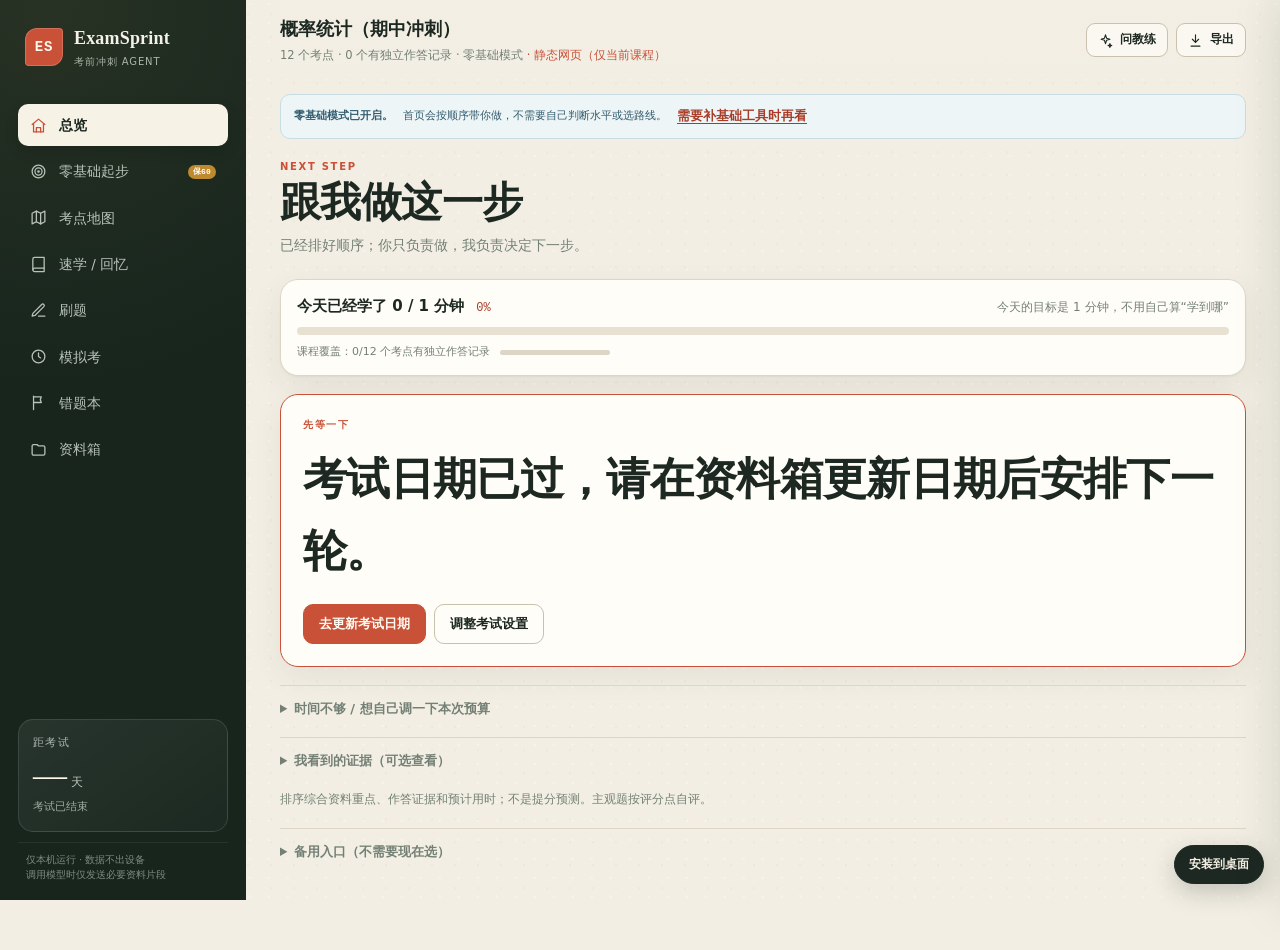
==== commit a5af039c: "KaTeX + symbols: index.html" ====
--- a/index.html
+++ b/index.html
@@ -6,6 +6,7 @@
   <meta name="robots" content="noindex,nofollow">
   <meta name="color-scheme" content="light">
   <title>ExamSprint · 考前冲刺 Agent</title>
+  <link rel="stylesheet" href="vendor/katex/katex.min.css">
   <link rel="stylesheet" href="styles.css">
   <meta name="theme-color" content="#1f2a24">
   <meta name="apple-mobile-web-app-capable" content="yes">
@@ -104,8 +105,10 @@
   </aside>
   <div class="drawer-scrim" id="drawerScrim" data-action="close-ask"></div>
   <div class="toast-stack" id="toastStack"></div>
+  <script src="vendor/katex/katex.min.js"></script>
   <script src="data.js"></script>
   <script src="static_bridge.js"></script>
   <script src="app.js"></script>
+  <script>if ("serviceWorker" in navigator) navigator.serviceWorker.register("./service-worker.js").catch(() => {});</script>
 </body>
 </html>
--- a/styles.css
+++ b/styles.css
@@ -801,3 +801,32 @@
 .learning-advanced>summary {cursor:pointer;color:var(--muted);font-size:13px;font-weight:600}
 .learning-advanced[open]>summary {margin-bottom:12px}
 @media (max-width:520px){.learning-focus .btn-lg{width:100%;justify-content:center}.learning-focus h1{font-size:30px}.learning-lead{font-size:15px}}
+
+/* --- readability / navigation fixes --- */
+.sidebar { z-index: 90; }
+.main { position: relative; z-index: 1; }
+.nav-item, .side-action, .mobile-menu, .brand { touch-action: manipulation; pointer-events: auto; }
+.formula-box sub, .formula-box sup { font-size: .72em; line-height: 0; }
+.formula-box { font-family: "Cambria Math", "STIX Two Math", "Times New Roman", serif; font-size: 15px; line-height: 1.9; letter-spacing: .01em; }
+.daily-progress { margin-bottom: 14px; padding: 14px 16px; }
+.daily-progress-head { display: flex; align-items: baseline; justify-content: space-between; gap: 10px; flex-wrap: wrap; margin-bottom: 8px; }
+.daily-progress-head > div { display: flex; align-items: baseline; gap: 12px; }
+.daily-progress-head b { font-size: 15px; }
+.daily-progress-head > div > span { font-family: var(--mono); font-size: 12px; color: var(--accent-dark); }
+.daily-progress .bar { height: 8px; }
+.daily-progress-foot { display: flex; align-items: center; gap: 10px; margin-top: 8px; color: var(--muted); font-size: 11px; flex-wrap: wrap; }
+.daily-progress-foot .bar { width: 110px; height: 5px; margin-left: auto; }
+.zero-backbar { display: flex; align-items: center; gap: 10px; flex-wrap: wrap; margin: 0 0 14px; padding: 9px 12px; border: 1px solid var(--line); border-radius: 10px; background: rgba(255,253,247,.7); }
+.zero-backbar span { font-size: 11px; color: var(--muted); }
+@media (max-width: 520px) {
+  .daily-progress-head > div { display: block; }
+  .daily-progress-foot .bar { width: 80px; margin-left: 0; }
+}
+
+.zero-breakdown { margin: 10px 0 12px; padding: 10px 12px; border: 1px solid var(--line); border-radius: 9px; background: var(--card-2); font-size: 12px; }
+.zero-breakdown summary { cursor: pointer; font-weight: 700; color: var(--green); }
+.zero-breakdown ol { margin: 8px 0 0; padding-left: 18px; color: var(--ink-2); }
+.zero-breakdown li { margin: 3px 0; }
+.mini-bar { display:block; width:110px; height:5px; border-radius:999px; background:var(--line); overflow:hidden; }
+.mini-bar > span { display:block; height:100%; border-radius:inherit; background:var(--green); }
+
